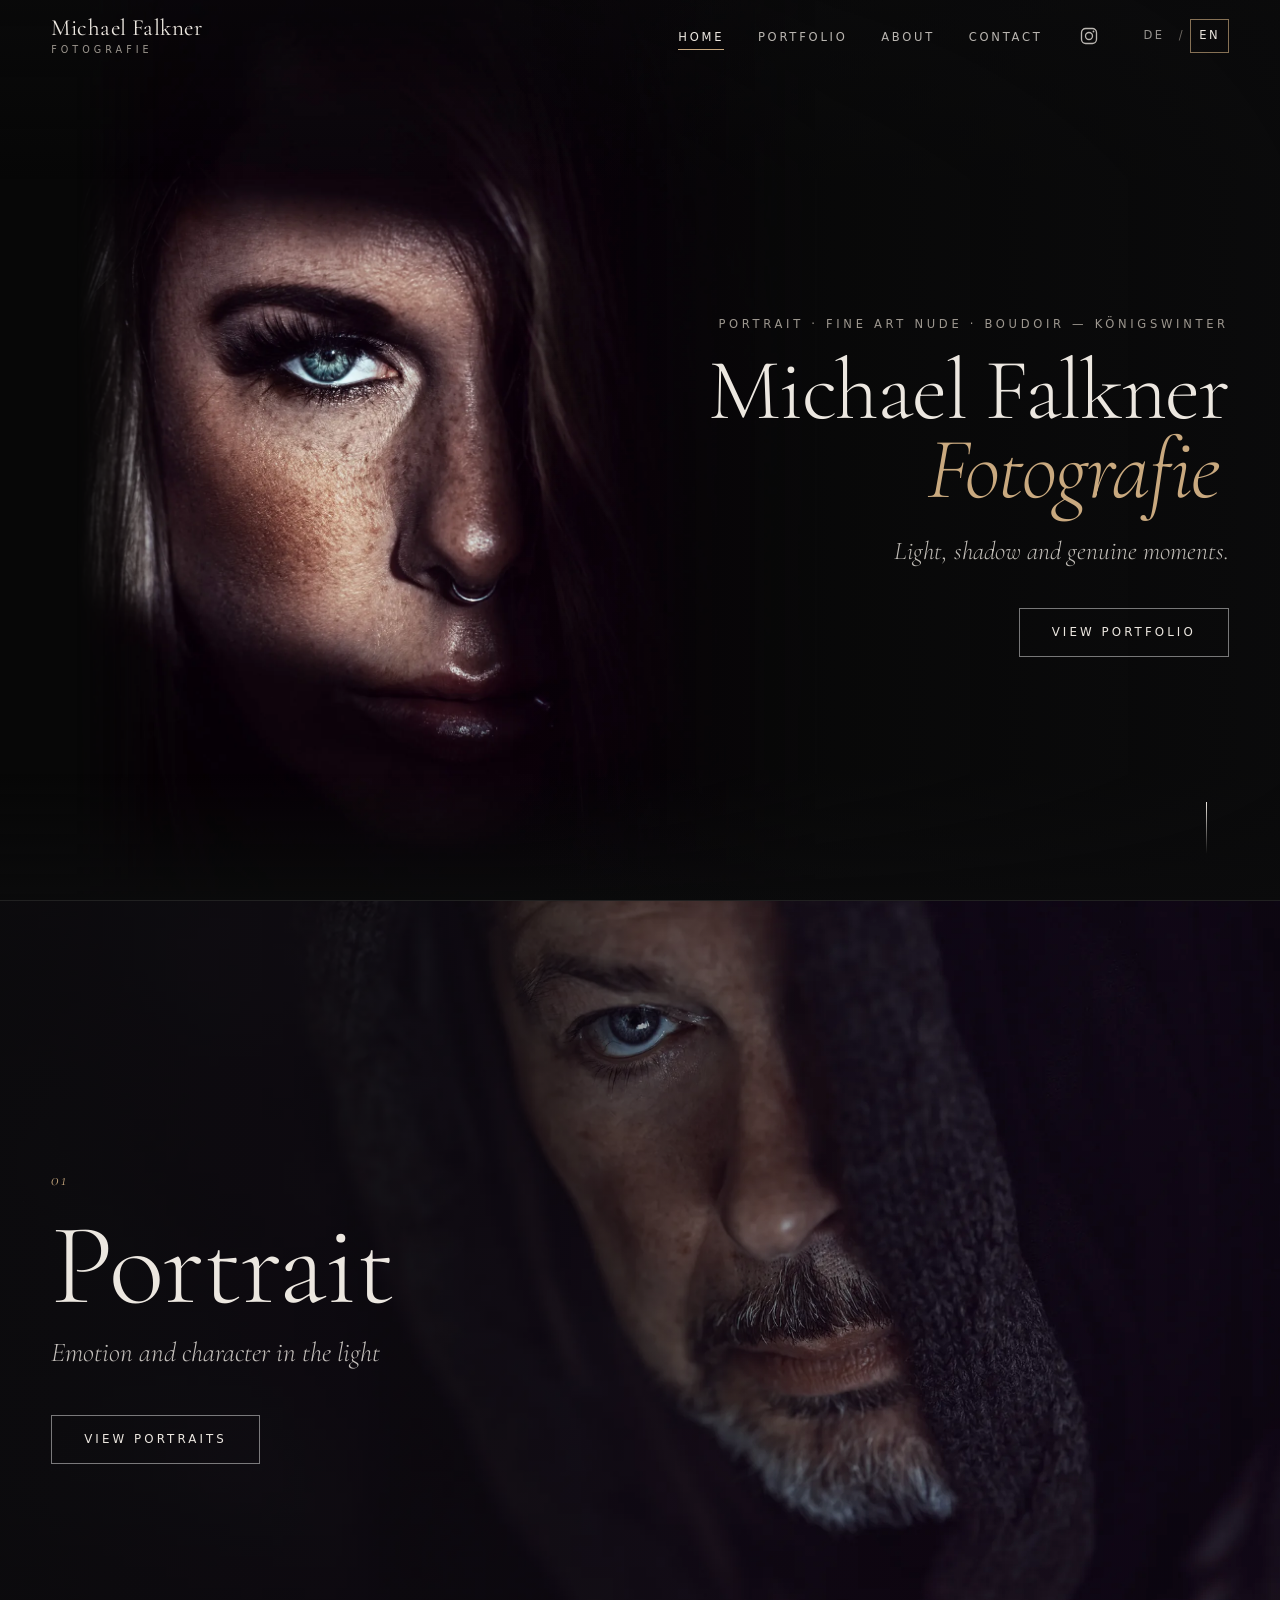
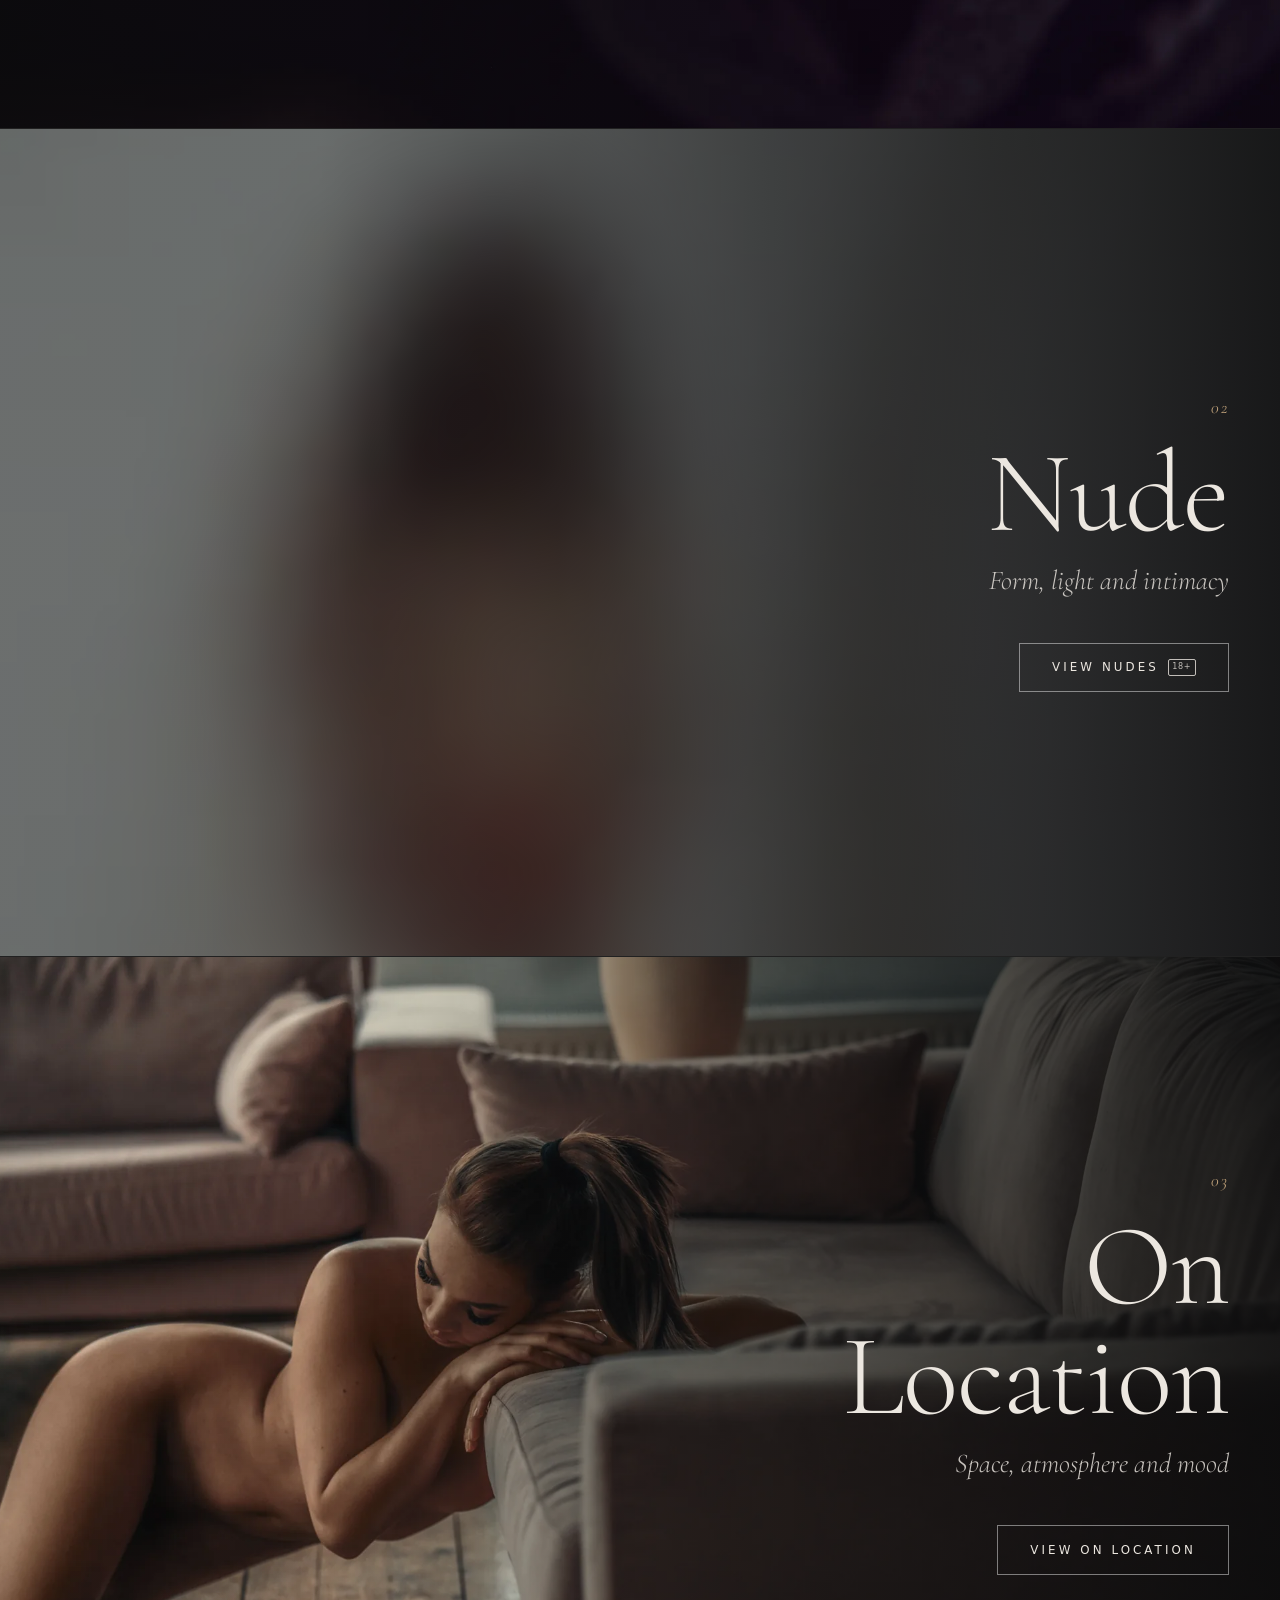
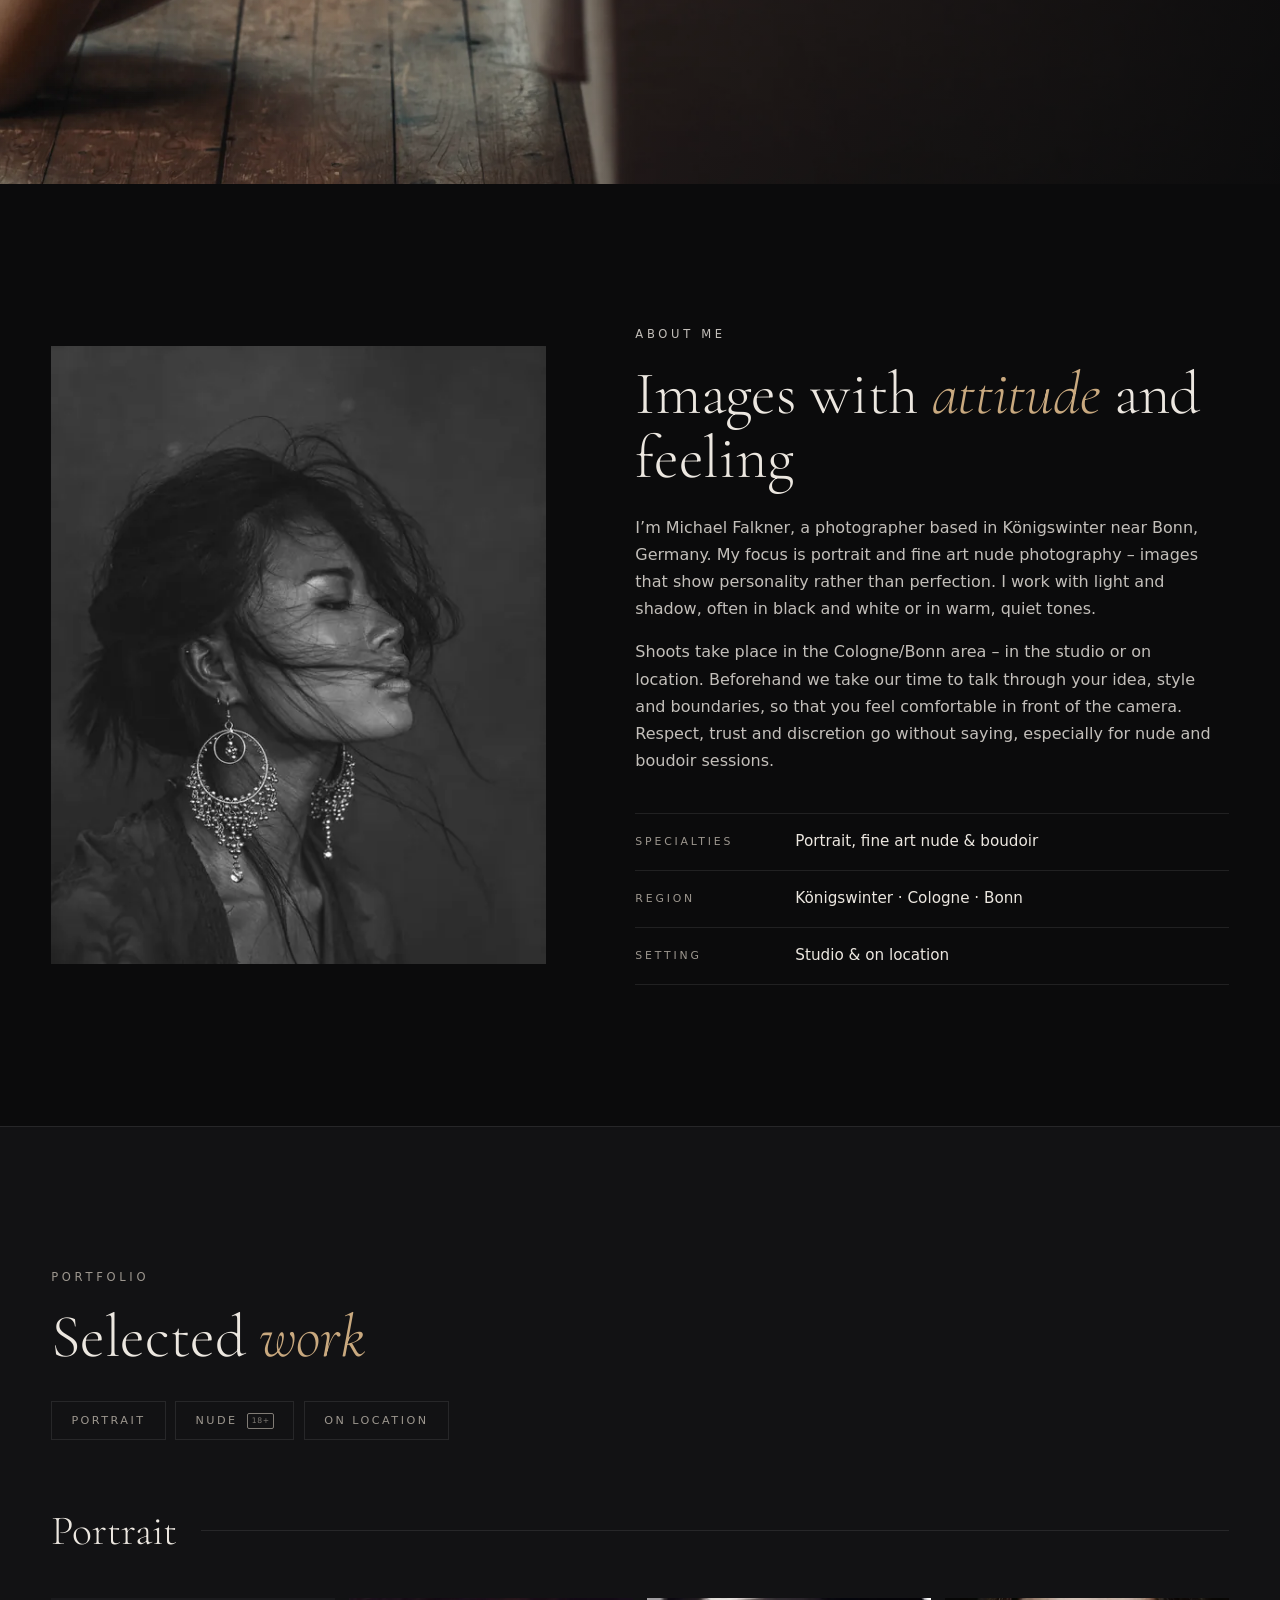
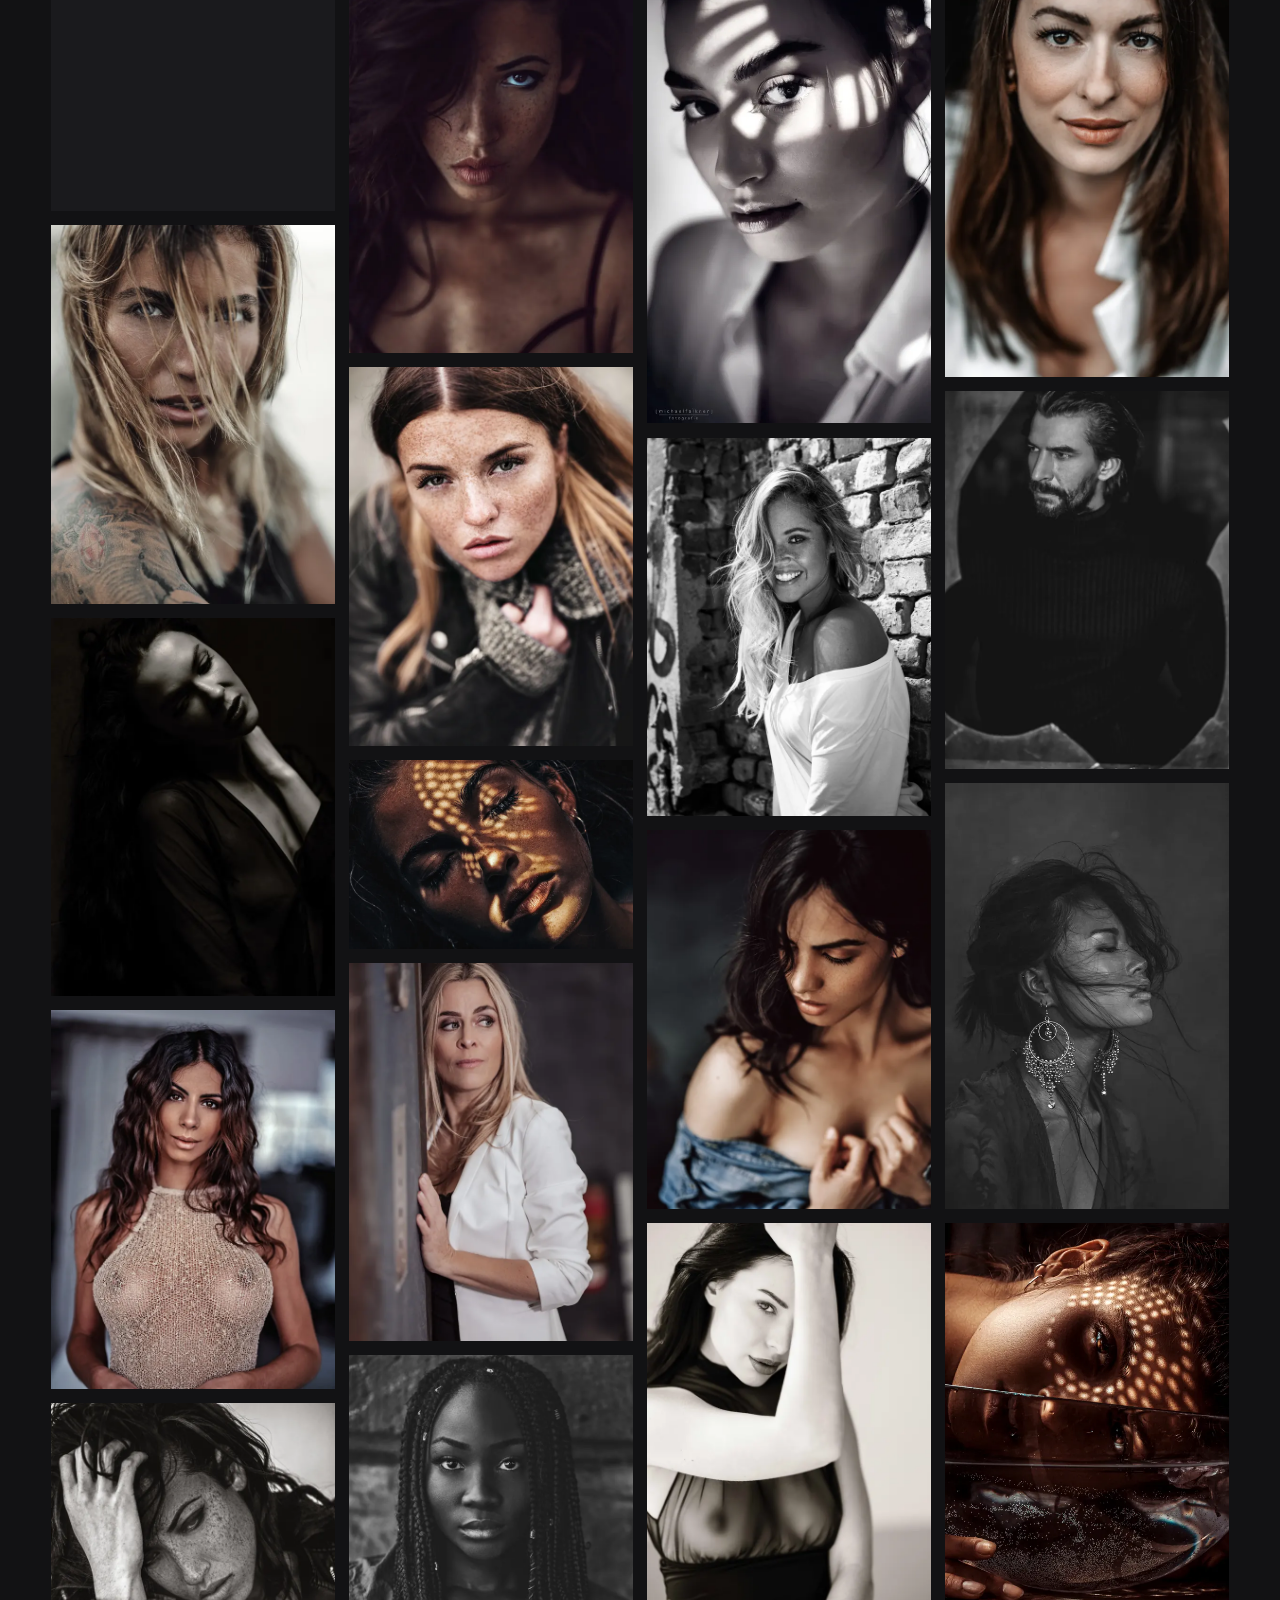
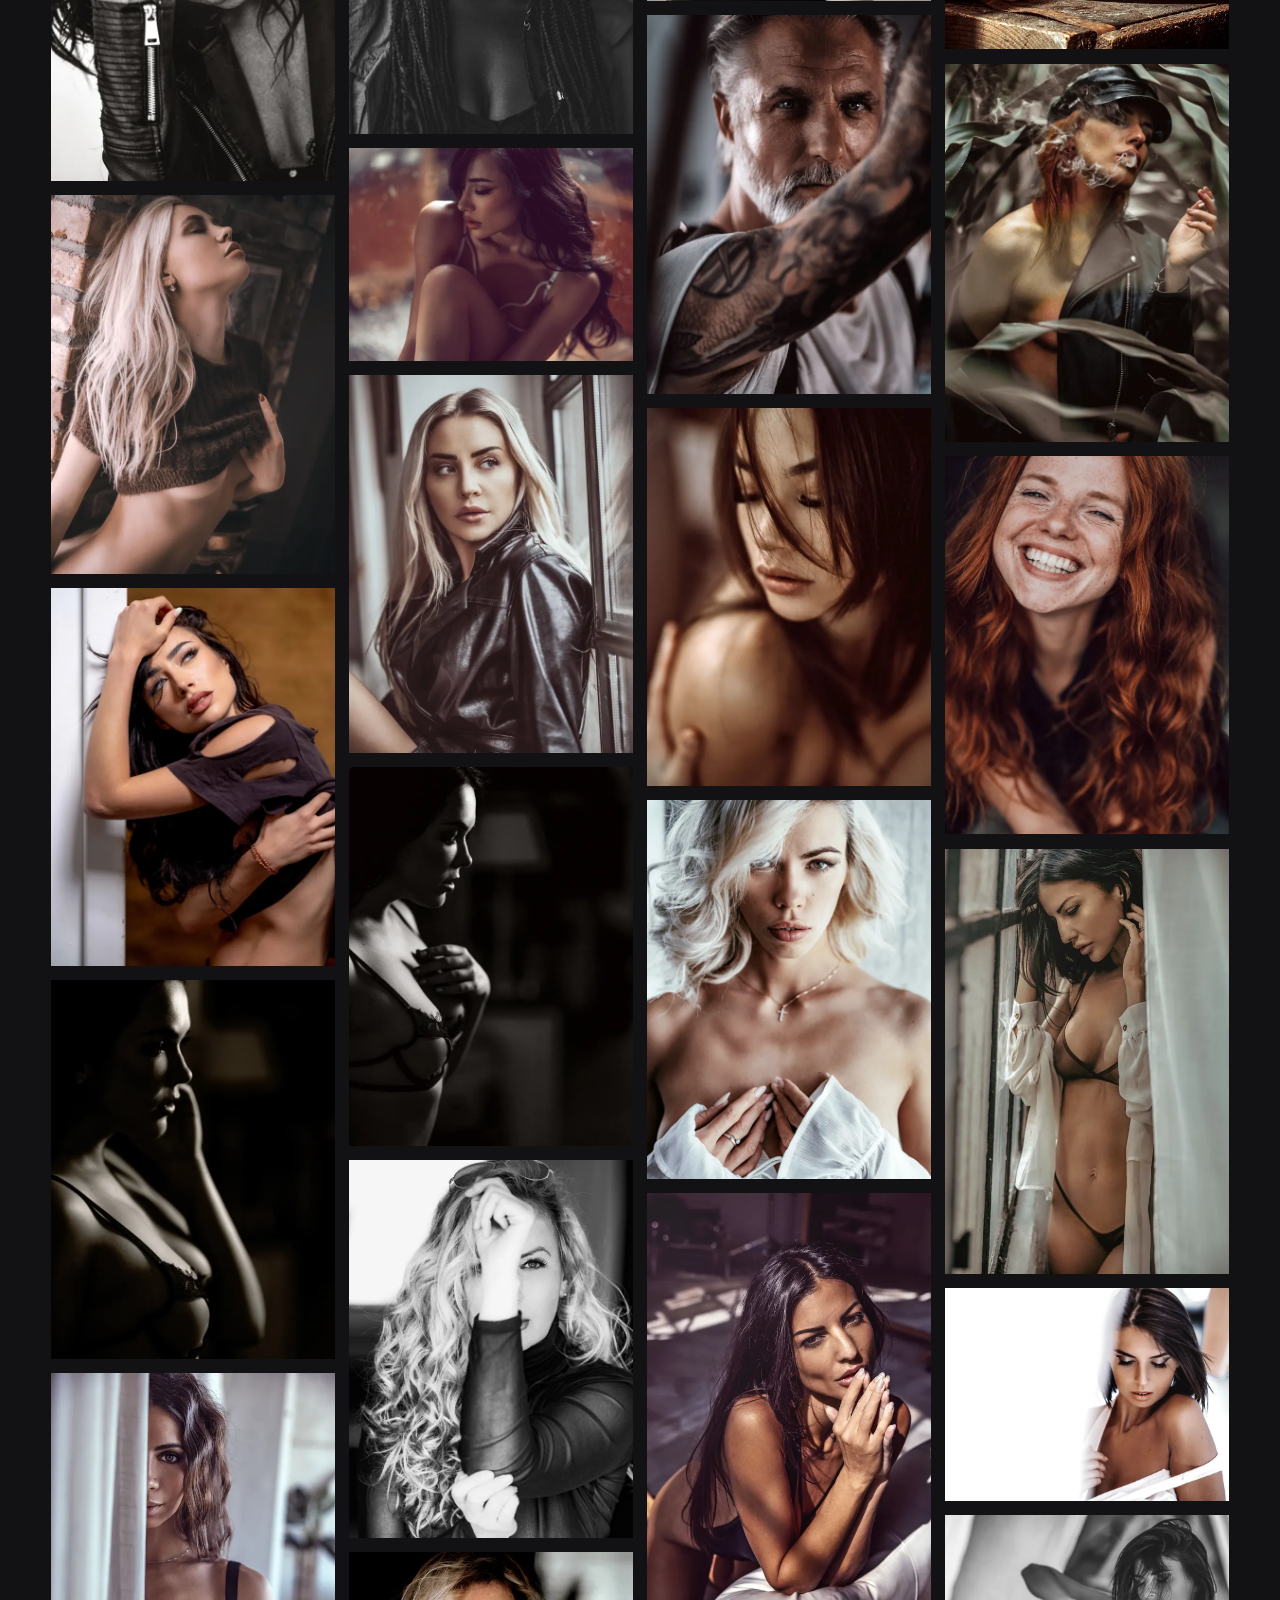
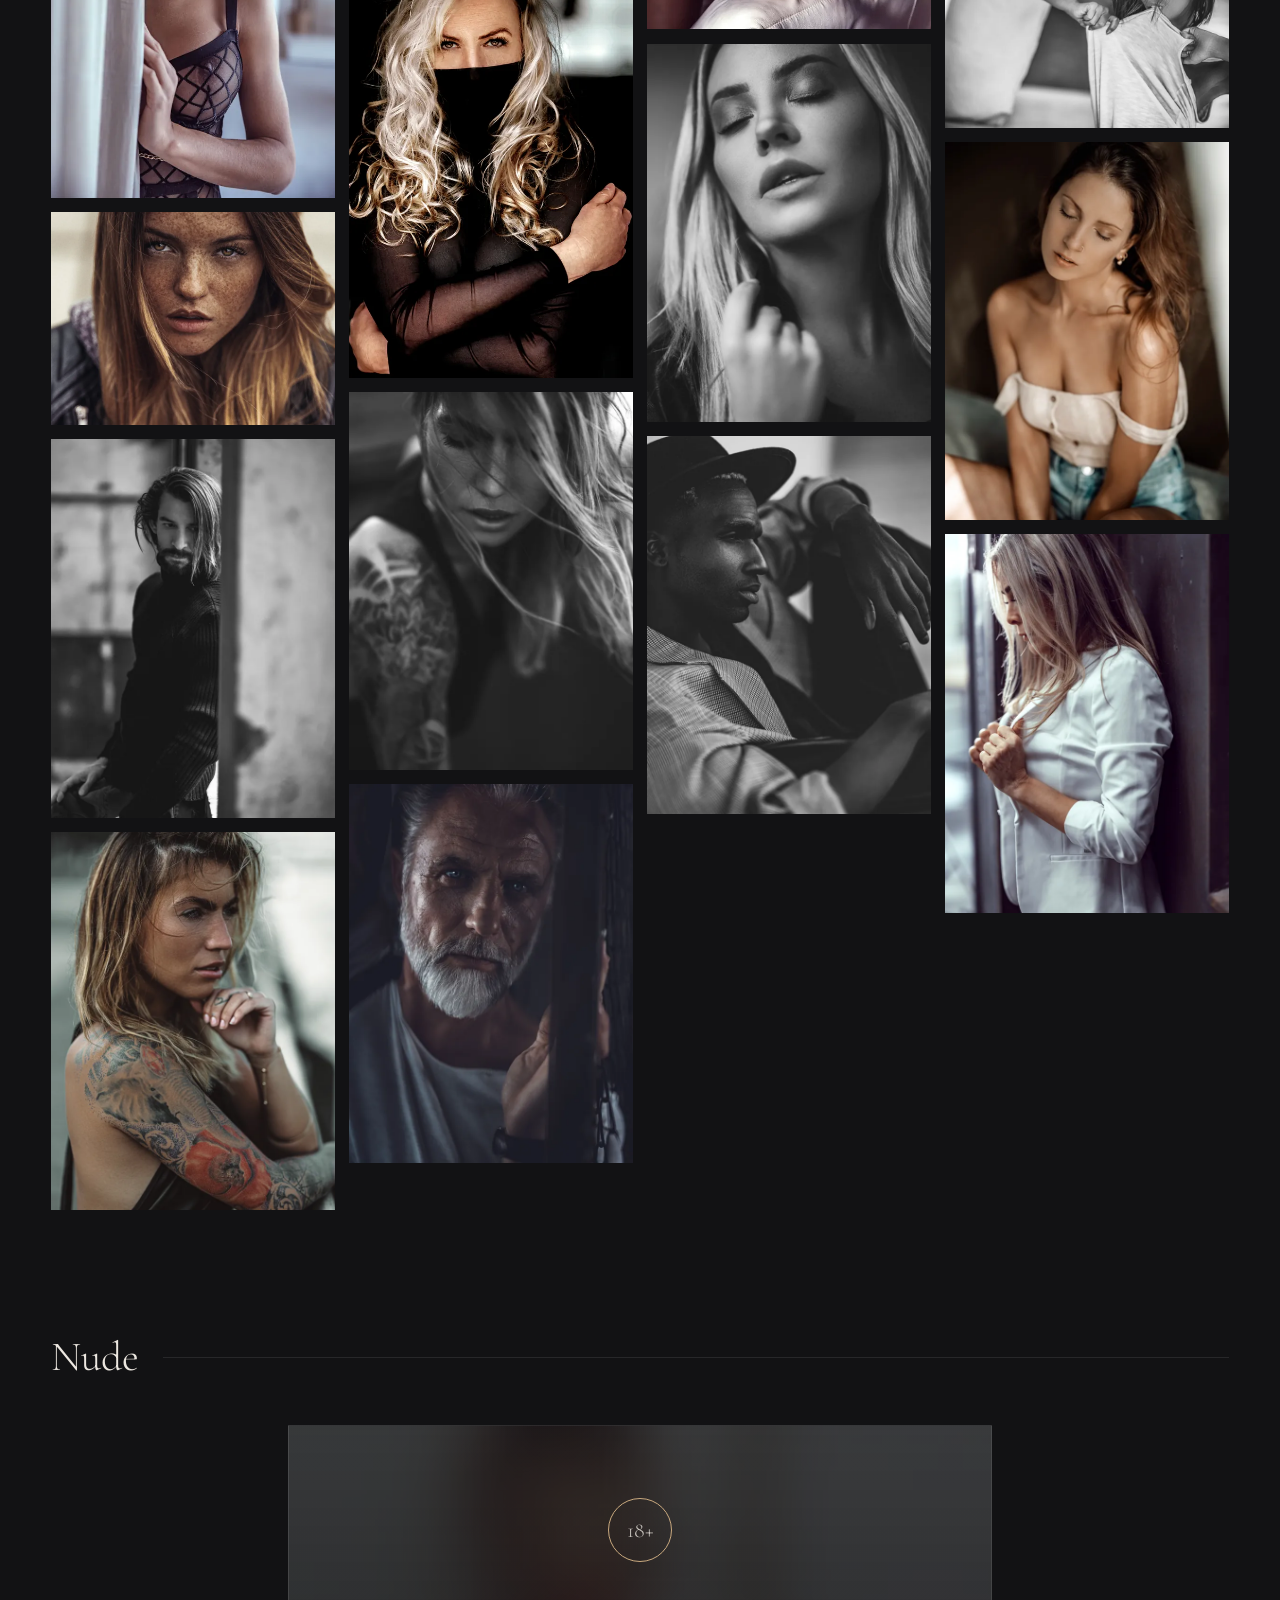
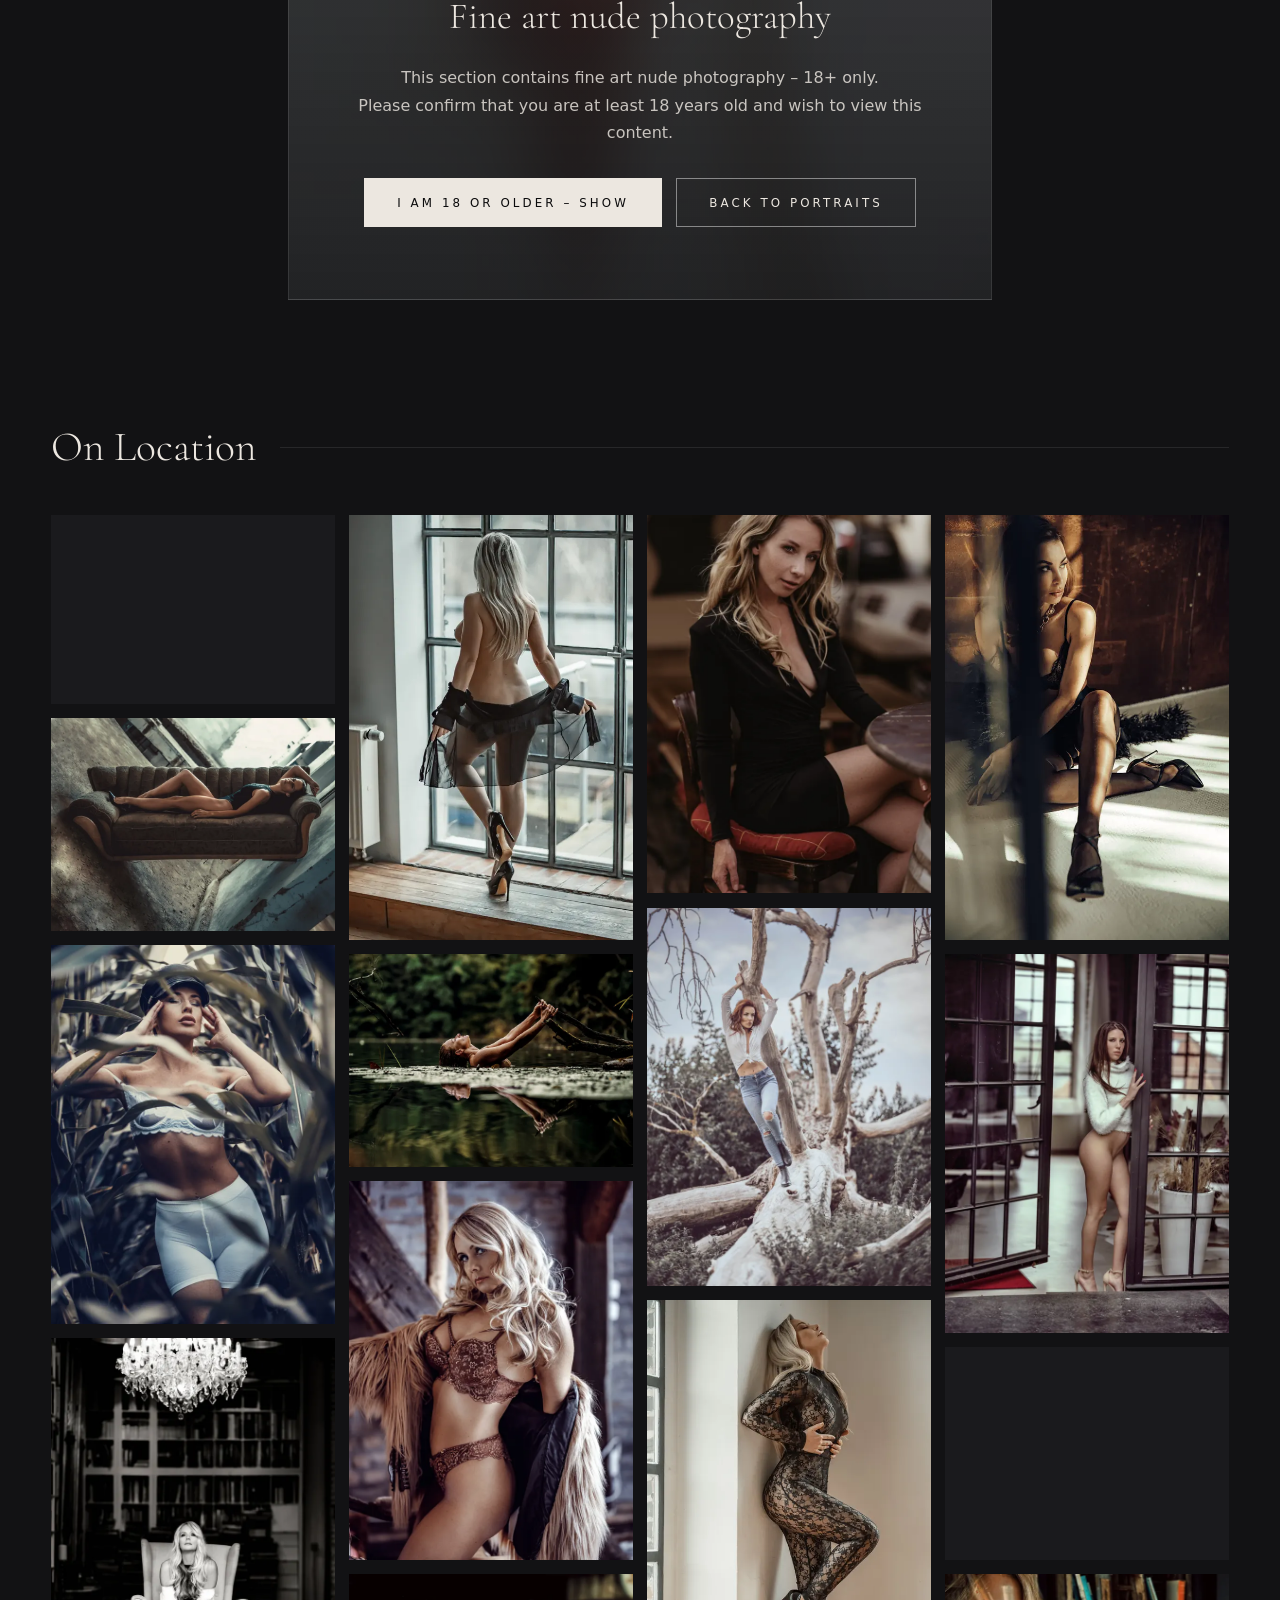
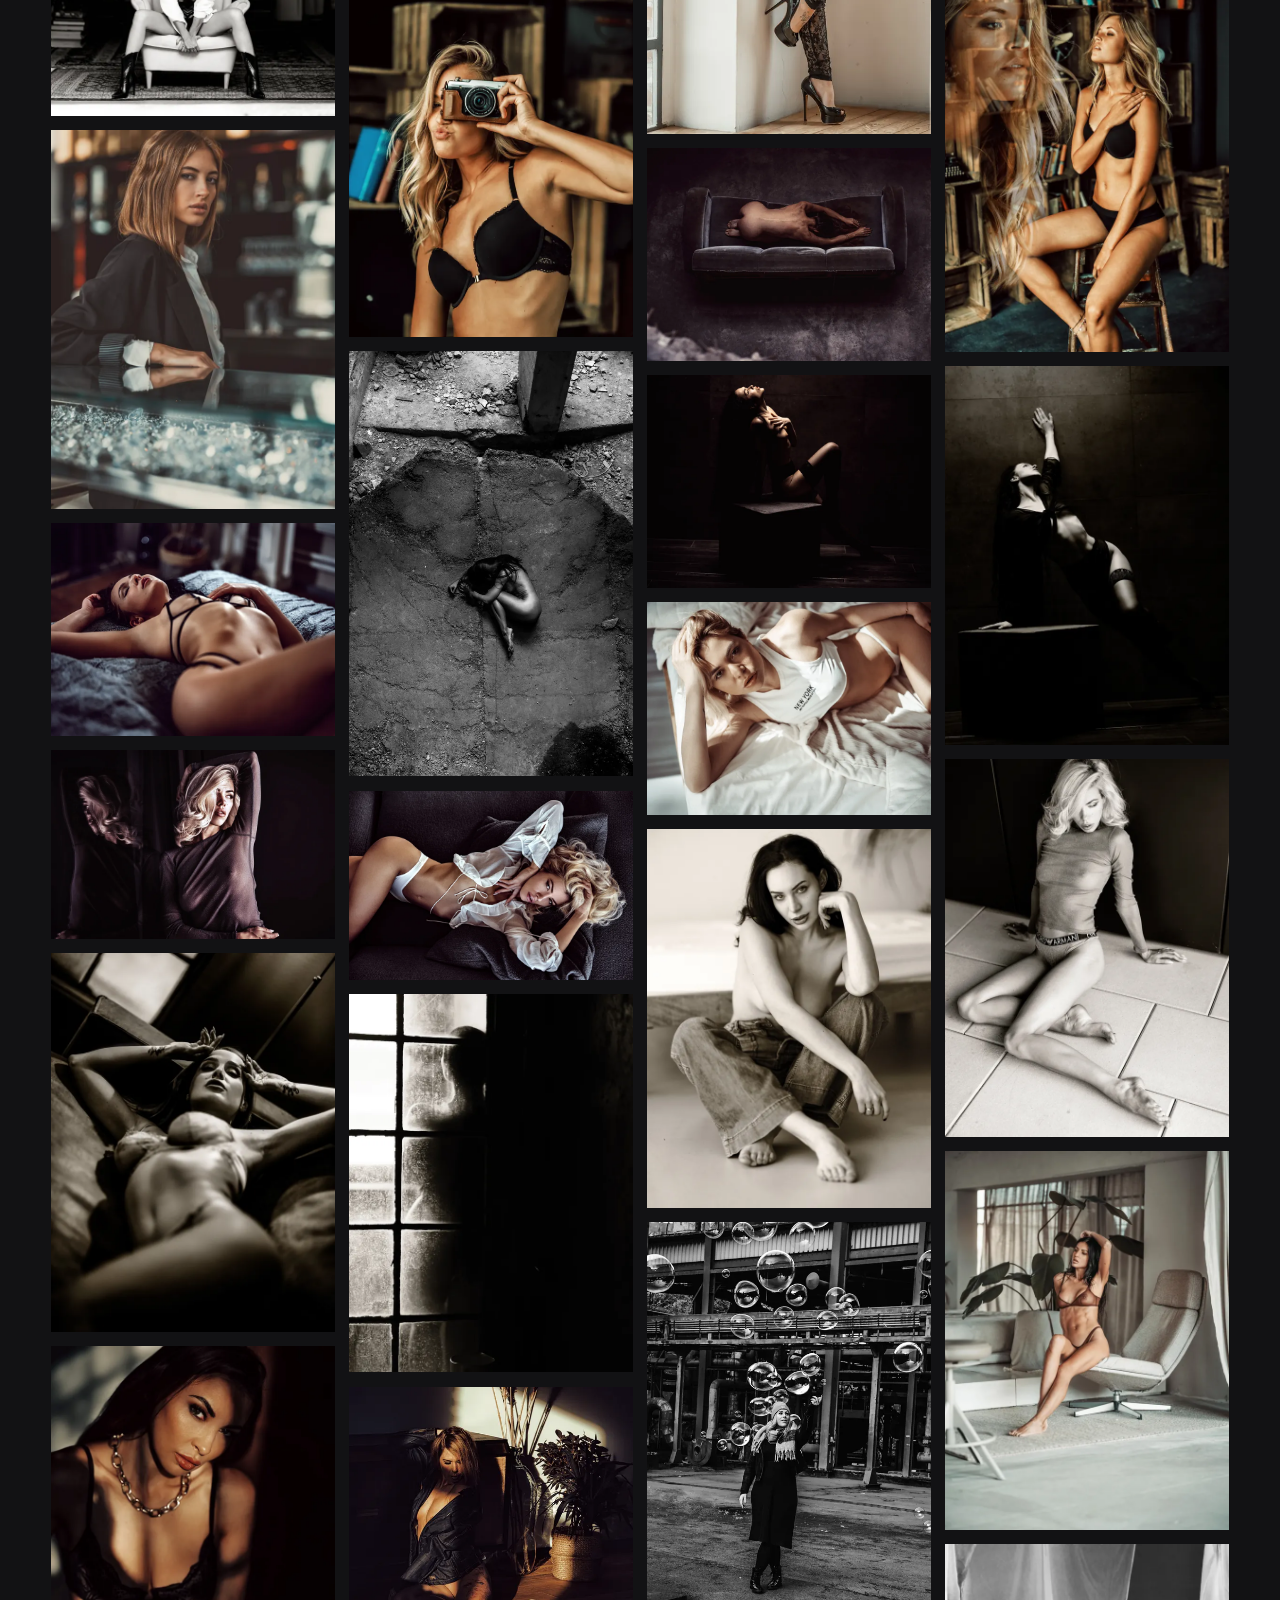
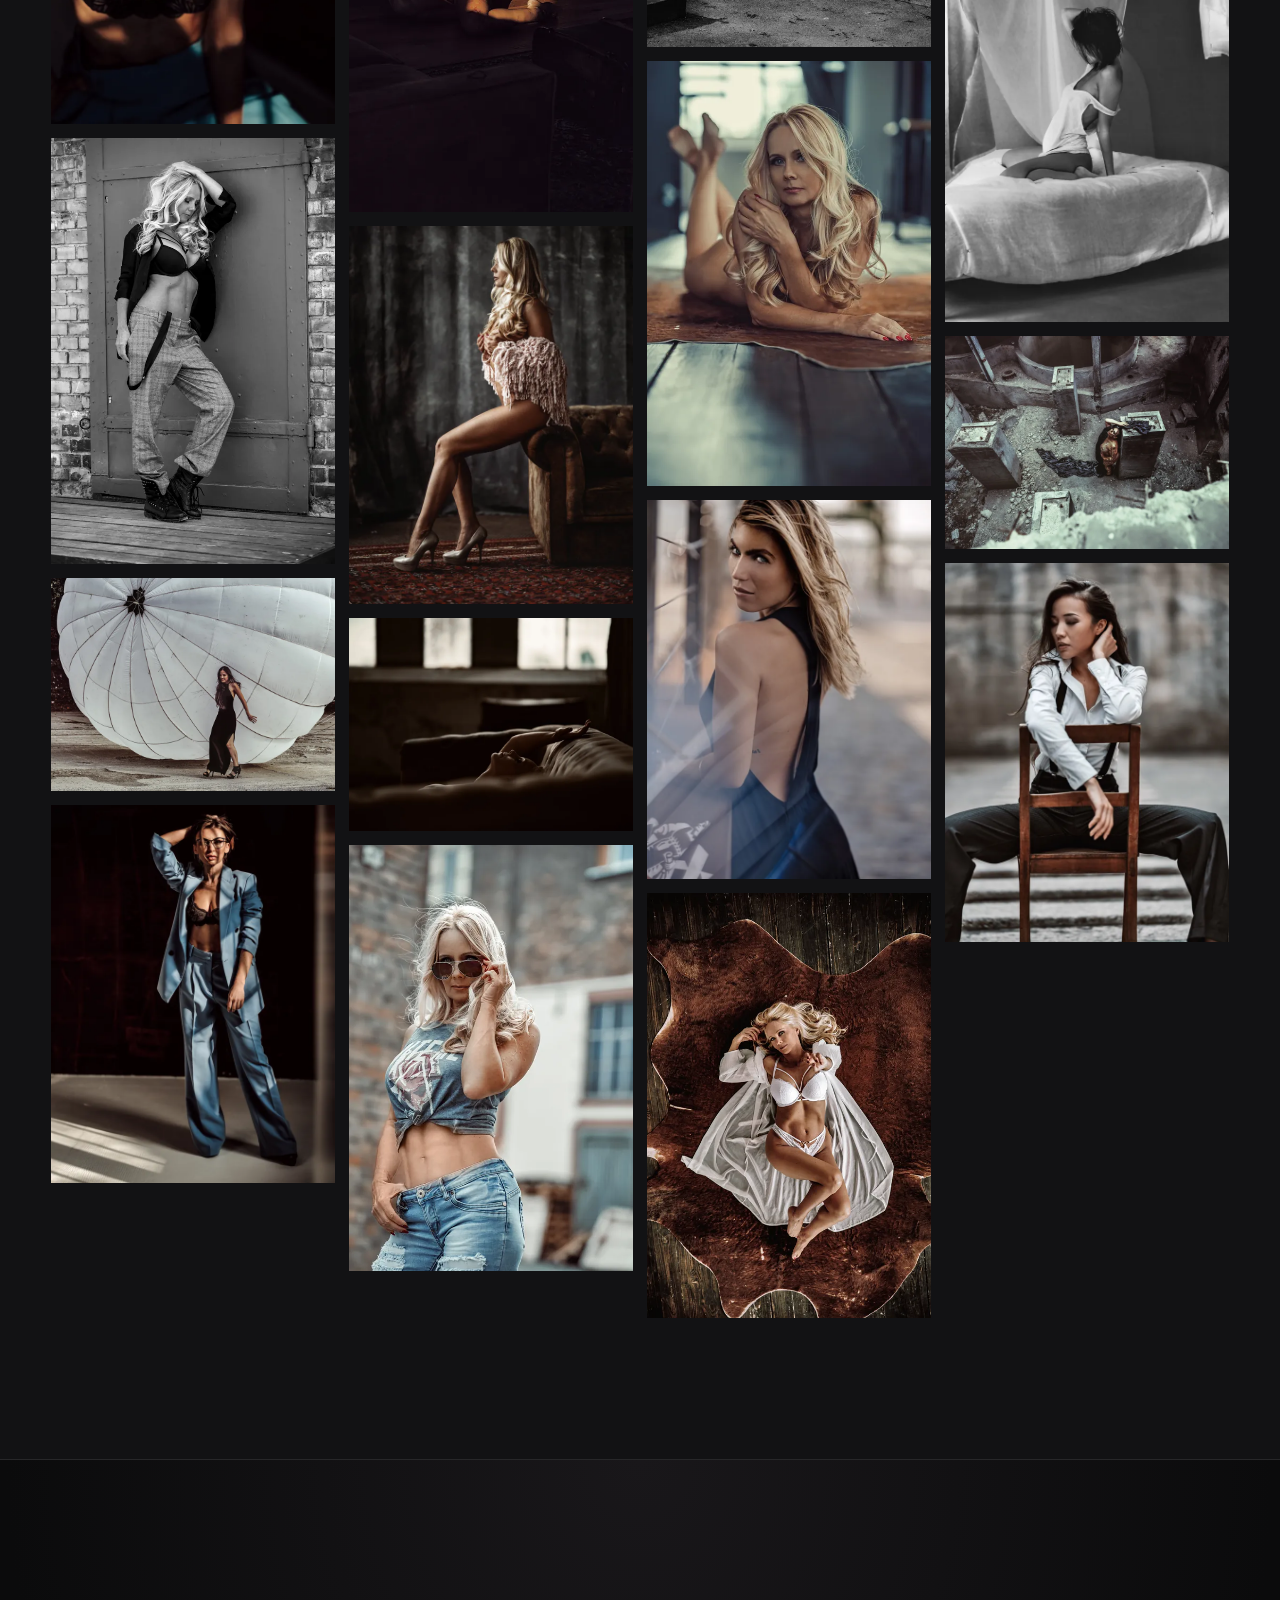
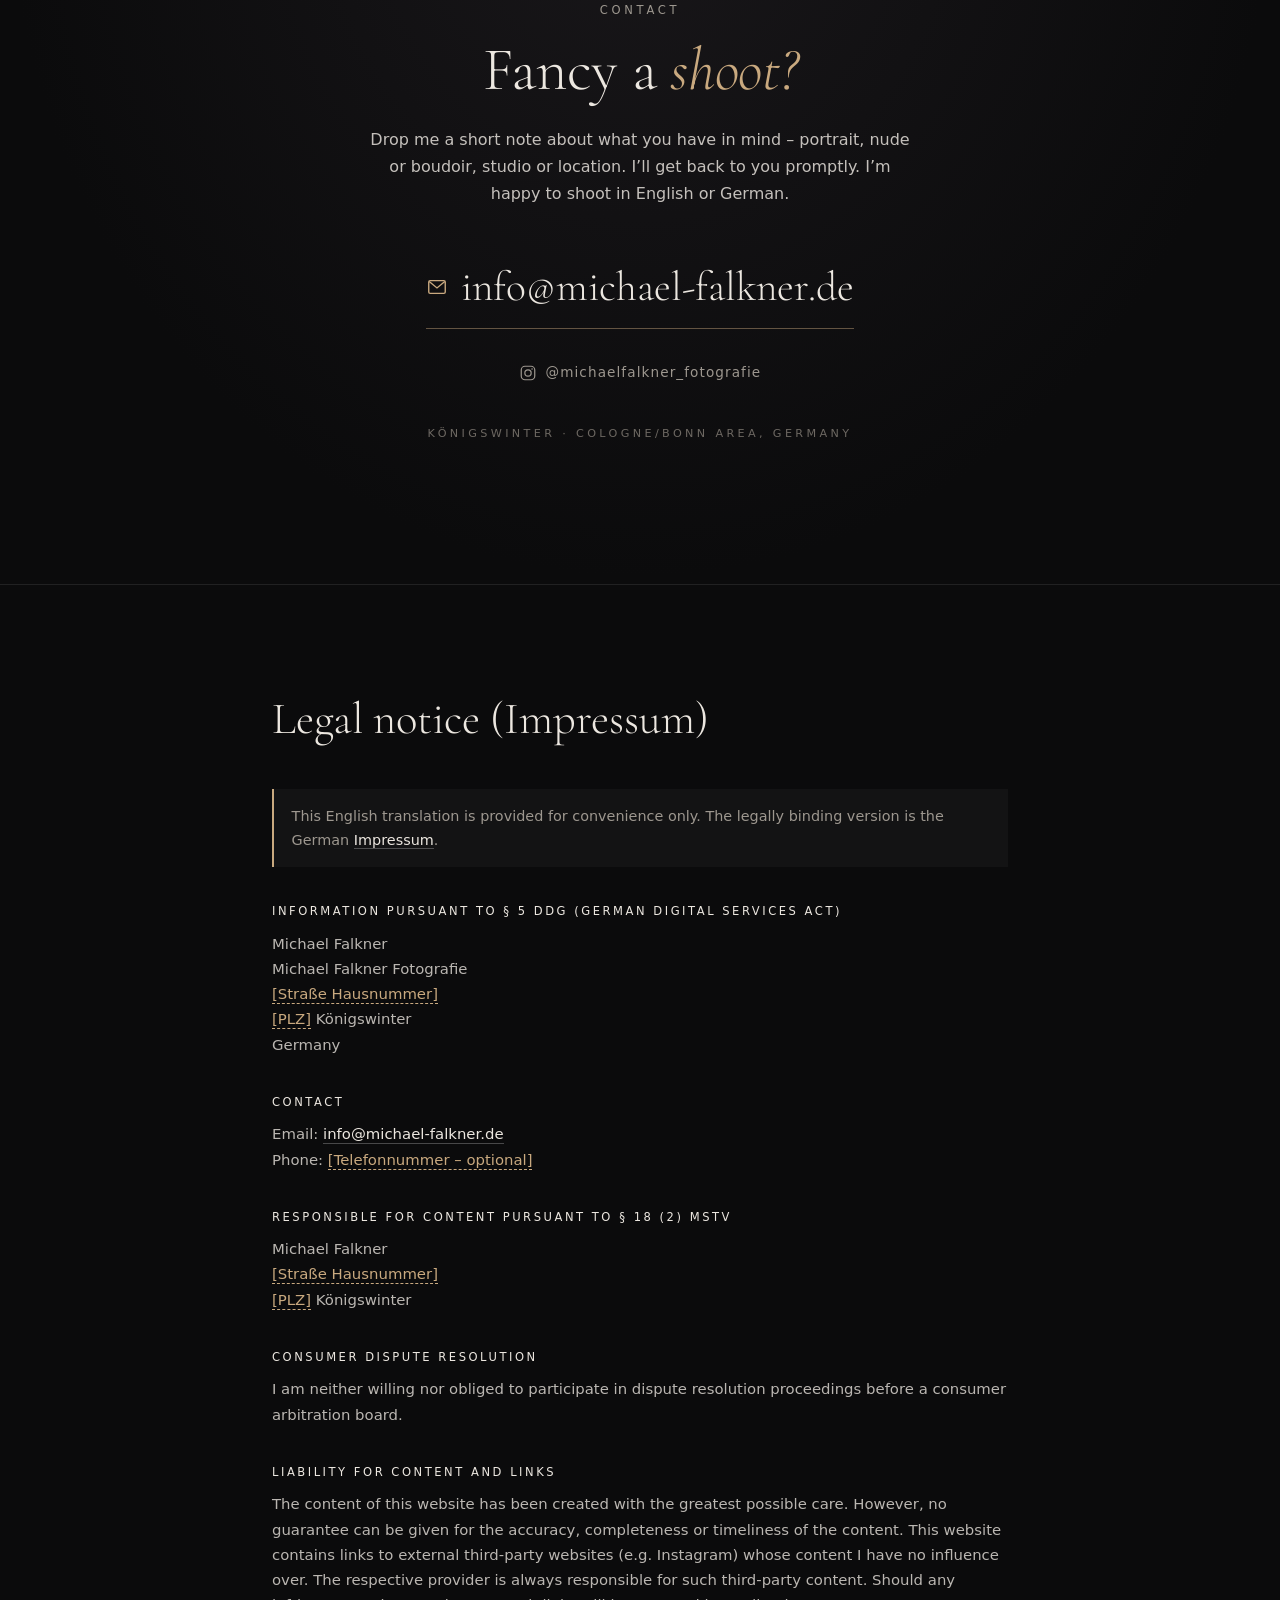
==== en/index.html @ 440e9e90 "Zweisprachig: englische Fassung unter /en/ mit DE/EN-Umschalter, hreflang und Sitemap" ====
<!DOCTYPE html>
<html lang="en" data-base="../">
<head>
  <meta charset="utf-8">
  <meta name="viewport" content="width=device-width, initial-scale=1, viewport-fit=cover">
  <title>Michael Falkner Fotografie – Portrait &amp; Fine Art Nude Photographer in Königswinter, Cologne/Bonn</title>
  <meta name="description" content="Michael Falkner – portrait, fine art nude and boudoir photographer based in Königswinter, Germany. Atmospheric images in black and white and warm tones, in the studio and on location around Cologne and Bonn.">
  <meta name="author" content="Michael Falkner">
  <meta name="theme-color" content="#0b0b0c">
  <meta name="color-scheme" content="dark">
  <link rel="canonical" href="https://michael-falkner.de/en/">
  <link rel="alternate" hreflang="de" href="https://michael-falkner.de/">
  <link rel="alternate" hreflang="en" href="https://michael-falkner.de/en/">
  <link rel="alternate" hreflang="x-default" href="https://michael-falkner.de/">

  <meta property="og:type" content="website">
  <meta property="og:locale" content="en_GB">
  <meta property="og:locale:alternate" content="de_DE">
  <meta property="og:site_name" content="Michael Falkner Fotografie">
  <meta property="og:title" content="Michael Falkner Fotografie – Portrait &amp; Fine Art Nude">
  <meta property="og:description" content="Portrait, fine art nude and boudoir photography from Königswinter. Studio &amp; on location around Cologne/Bonn.">
  <meta property="og:url" content="https://michael-falkner.de/en/">
  <meta property="og:image" content="https://michael-falkner.de/img/og-image.jpg">
  <meta property="og:image:width" content="900">
  <meta property="og:image:height" content="1200">
  <meta property="og:image:alt" content="Portrait of Mary van Dee – Michael Falkner Fotografie">
  <meta name="twitter:card" content="summary_large_image">

  <link rel="icon" href="../favicon.svg" type="image/svg+xml">
  <link rel="icon" href="../favicon-32.png" sizes="32x32" type="image/png">
  <link rel="apple-touch-icon" href="../apple-touch-icon.png">

  <link rel="preload" href="../fonts/cormorant-garamond-latin.woff2" as="font" type="font/woff2" crossorigin>
  <link rel="preload" as="image" href="../img/full/hero-mary-van-dee-01.webp" imagesrcset="../img/thumb/hero-mary-van-dee-01.webp 800w, ../img/full/hero-mary-van-dee-01.webp 1500w" imagesizes="100vw" fetchpriority="high">
  <link rel="stylesheet" href="../css/style.css?v=202611192130">
  <script>document.documentElement.classList.add('js');</script>

  <script type="application/ld+json">
  {
    "@context": "https://schema.org",
    "@type": "ProfessionalService",
    "name": "Michael Falkner Fotografie",
    "description": "Portrait, fine art nude and boudoir photography in the Cologne/Bonn area",
    "knowsLanguage": ["de", "en"],
    "url": "https://michael-falkner.de/en/",
    "image": "https://michael-falkner.de/img/og-image.jpg",
    "email": "info@michael-falkner.de",
    "address": { "@type": "PostalAddress", "addressLocality": "Königswinter", "addressRegion": "NRW", "addressCountry": "DE" },
    "areaServed": ["Königswinter", "Bonn", "Köln"],
    "sameAs": ["https://www.instagram.com/michaelfalkner_fotografie/"]
  }
  </script>
</head>
<body>
  <a class="skip-link" href="#main">Skip to content</a>

  <!-- ============ NAVIGATION ============ -->
  <header class="site-header" id="top">
    <nav class="nav" aria-label="Main navigation">
      <a class="brand" href="#home" aria-label="Michael Falkner Fotografie – back to top">
        <span class="brand-name">Michael Falkner</span>
        <span class="brand-sub">Fotografie</span>
      </a>

      <button class="menu-toggle" type="button" aria-expanded="false" aria-controls="nav-menu" aria-label="Open menu">
        <span class="menu-toggle-bar"></span>
        <span class="menu-toggle-bar"></span>
      </button>

      <div class="nav-menu" id="nav-menu">
        <ul class="nav-links">
          <li><a href="#home">Home</a></li>
          <li><a href="#portfolio">Portfolio</a></li>
          <li><a href="#about">About</a></li>
          <li><a href="#contact">Contact</a></li>
          <li class="nav-legal"><a href="#legal-notice">Legal notice</a></li>
          <li class="nav-legal"><a href="#privacy">Privacy</a></li>
        </ul>
        <a class="nav-insta" href="https://www.instagram.com/michaelfalkner_fotografie/" target="_blank" rel="noopener" aria-label="Instagram: @michaelfalkner_fotografie">
          <svg aria-hidden="true" viewBox="0 0 24 24" width="20" height="20"><use href="#i-instagram"/></svg>
          <span class="nav-insta-label">@michaelfalkner_fotografie</span>
        </a>
      </div>

      <div class="lang-switch" role="group" aria-label="Sprache wählen / Choose language">
        <a href="../" hreflang="de" lang="de" title="Deutsche Version">DE</a>
        <span class="lang-sep" aria-hidden="true">/</span>
        <a href="./" hreflang="en" lang="en" aria-current="page" title="English">EN</a>
      </div>
    </nav>
  </header>

  <main id="main">
    <!-- ============ HERO ============ -->
    <section class="hero" id="home" aria-label="Welcome">
      <img class="hero-img"
           src="../img/full/hero-mary-van-dee-01.webp"
           srcset="../img/thumb/hero-mary-van-dee-01.webp 800w, ../img/full/hero-mary-van-dee-01.webp 1500w"
           sizes="100vw" width="1500" height="2000"
           alt="Portrait of Mary van Dee – Michael Falkner Fotografie"
           fetchpriority="high" decoding="async">
      <div class="hero-shade" aria-hidden="true"></div>
      <div class="hero-content">
        <p class="eyebrow">Portrait · Fine Art Nude · Boudoir — Königswinter</p>
        <h1 class="hero-title">
          <span>Michael Falkner</span>
          <em>Fotografie</em>
        </h1>
        <p class="hero-lead">Light, shadow and genuine moments.</p>
        <a class="btn btn-ghost" href="#portfolio">View portfolio</a>
      </div>
      <a class="scroll-cue" href="#kategorien" aria-label="Scroll down">
        <span></span>
      </a>
    </section>

    <!-- ============ CATEGORY TEASERS ============ -->
    <div id="kategorien">
      <section class="teaser" data-category="portrait" aria-labelledby="t-portrait">
        <figure class="teaser-media"><img class="teaser-img" alt="" loading="lazy" decoding="async"></figure>
        <div class="teaser-content reveal">
          <span class="teaser-num">01</span>
          <h2 id="t-portrait" class="teaser-title">Portrait</h2>
          <p class="teaser-sub">Emotion and character in the light</p>
          <a class="btn btn-ghost" href="#portfolio-portrait">View portraits</a>
        </div>
      </section>

      <section class="teaser teaser--right is-gated" data-category="nude" aria-labelledby="t-nude">
        <figure class="teaser-media">
          <img class="teaser-img" src="../img/thumb/nude-teaser-blur.webp" width="450" height="600" alt="" loading="lazy" decoding="async">
        </figure>
        <div class="teaser-content reveal">
          <span class="teaser-num">02</span>
          <h2 id="t-nude" class="teaser-title">Nude</h2>
          <p class="teaser-sub">Form, light and intimacy</p>
          <a class="btn btn-ghost" href="#portfolio-nude">View nudes <span class="badge">18+</span></a>
        </div>
      </section>

      <section class="teaser" data-category="travel" aria-labelledby="t-travel" hidden>
        <figure class="teaser-media"><img class="teaser-img" alt="" loading="lazy" decoding="async"></figure>
        <div class="teaser-content reveal">
          <span class="teaser-num">03</span>
          <h2 id="t-travel" class="teaser-title">Travel</h2>
          <p class="teaser-sub">Discoveries and moments on the road</p>
          <a class="btn btn-ghost" href="#portfolio-travel">View travel</a>
        </div>
      </section>

      <section class="teaser teaser--right" data-category="location" aria-labelledby="t-location" hidden>
        <figure class="teaser-media"><img class="teaser-img" alt="" loading="lazy" decoding="async"></figure>
        <div class="teaser-content reveal">
          <span class="teaser-num">04</span>
          <h2 id="t-location" class="teaser-title">On Location</h2>
          <p class="teaser-sub">Space, atmosphere and mood</p>
          <a class="btn btn-ghost" href="#portfolio-location">View on location</a>
        </div>
      </section>
    </div>

    <section class="about section" id="about" aria-labelledby="h-about">
      <div class="about-grid">
        <figure class="about-media reveal">
          <img src="../img/thumb/portrait-soso-01.webp" srcset="../img/thumb/portrait-soso-01.webp 533w, ../img/full/portrait-soso-01.webp 1333w" sizes="(max-width: 860px) 90vw, 40vw" width="1333" height="2000" alt="Portrait of Soso – Michael Falkner Fotografie" loading="lazy" decoding="async">
        </figure>
        <div class="about-text reveal">
          <p class="eyebrow">About me</p>
          <h2 id="h-about" class="section-title">Images with <em>attitude</em> and feeling</h2>
          <p>I’m Michael Falkner, a photographer based in Königswinter near Bonn, Germany. My focus is portrait and fine art nude photography – images that show personality rather than perfection. I work with light and shadow, often in black and white or in warm, quiet tones.</p>
          <p>Shoots take place in the Cologne/Bonn area – in the studio or on location. Beforehand we take our time to talk through your idea, style and boundaries, so that you feel comfortable in front of the camera. Respect, trust and discretion go without saying, especially for nude and boudoir sessions.</p>
          <ul class="facts">
            <li><span>Specialties</span>Portrait, fine art nude &amp; boudoir</li>
            <li><span>Region</span>Königswinter · Cologne · Bonn</li>
            <li><span>Setting</span>Studio &amp; on location</li>
          </ul>
        </div>
      </div>
    </section>

    <!-- ============ PORTFOLIO ============ -->
    <section class="portfolio section" id="portfolio" aria-labelledby="h-portfolio">
      <header class="section-head reveal">
        <p class="eyebrow">Portfolio</p>
        <h2 id="h-portfolio" class="section-title">Selected <em>work</em></h2>
        <nav class="cat-nav" aria-label="Portfolio categories">
          <a href="#portfolio-portrait" data-category="portrait">Portrait</a>
          <a href="#portfolio-nude" data-category="nude">Nude <span class="badge">18+</span></a>
          <a href="#portfolio-travel" data-category="travel" hidden>Travel</a>
          <a href="#portfolio-location" data-category="location" hidden>On Location</a>
        </nav>
      </header>

      <noscript><p class="noscript">The gallery requires JavaScript.</p></noscript>

      <section class="gallery-block" id="portfolio-portrait" data-category="portrait" aria-labelledby="g-portrait">
        <h3 id="g-portrait" class="gallery-title">Portrait</h3>
        <div class="gallery" data-gallery="portrait"></div>
      </section>

      <section class="gallery-block" id="portfolio-nude" data-category="nude" aria-labelledby="g-nude">
        <h3 id="g-nude" class="gallery-title">Nude</h3>
        <div class="age-gate" role="region" aria-labelledby="gate-title">
          <p class="age-gate-badge">18+</p>
          <h4 id="gate-title" class="age-gate-title">Fine art nude photography</h4>
          <p>This section contains fine art nude photography – 18+ only.<br>Please confirm that you are at least 18 years old and wish to view this content.</p>
          <div class="age-gate-actions">
            <button class="btn btn-solid" type="button" data-gate-accept>I am 18 or older – show</button>
            <a class="btn btn-ghost" href="#portfolio-portrait">Back to portraits</a>
          </div>
        </div>
        <div class="gallery" data-gallery="nude" hidden></div>
      </section>

      <section class="gallery-block" id="portfolio-travel" data-category="travel" aria-labelledby="g-travel" hidden>
        <h3 id="g-travel" class="gallery-title">Travel</h3>
        <div class="gallery" data-gallery="travel"></div>
      </section>

      <section class="gallery-block" id="portfolio-location" data-category="location" aria-labelledby="g-location" hidden>
        <h3 id="g-location" class="gallery-title">On Location</h3>
        <div class="gallery" data-gallery="location"></div>
      </section>
    </section>

    <!-- ============ CONTACT ============ -->
    <section class="contact section" id="contact" aria-labelledby="h-contact">
      <div class="contact-inner reveal">
        <p class="eyebrow">Contact</p>
        <h2 id="h-contact" class="section-title">Fancy a <em>shoot?</em></h2>
        <p class="contact-lead">Drop me a short note about what you have in mind – portrait, nude or boudoir, studio or location. I’ll get back to you promptly. I’m happy to shoot in English or German.</p>
        <a class="contact-mail" href="mailto:info@michael-falkner.de?subject=Shoot%20enquiry">
          <svg aria-hidden="true" viewBox="0 0 24 24" width="22" height="22"><use href="#i-mail"/></svg>
          info@michael-falkner.de
        </a>
        <a class="contact-insta" href="https://www.instagram.com/michaelfalkner_fotografie/" target="_blank" rel="noopener">
          <svg aria-hidden="true" viewBox="0 0 24 24" width="18" height="18"><use href="#i-instagram"/></svg>
          @michaelfalkner_fotografie
        </a>
        <p class="contact-region">Königswinter · Cologne/Bonn area, Germany</p>
      </div>
    </section>

    <!-- ============ LEGAL NOTICE ============ -->
    <section class="legal section" id="legal-notice" aria-labelledby="h-legal-notice">
      <div class="legal-inner">
        <h2 id="h-legal-notice" class="legal-title">Legal notice <span lang="de">(Impressum)</span></h2>
        <p class="legal-note">This English translation is provided for convenience only. The legally binding version is the German <a href="../#impressum" hreflang="de" lang="de">Impressum</a>.</p>

        <h3>Information pursuant to § 5 DDG (German Digital Services Act)</h3>
        <p>
          Michael Falkner<br>
          Michael Falkner Fotografie<br>
          <span class="ph">[Straße Hausnummer]</span><br>
          <span class="ph">[PLZ]</span> Königswinter<br>
          Germany
        </p>

        <h3>Contact</h3>
        <p>
          Email: <a href="mailto:info@michael-falkner.de">info@michael-falkner.de</a><br>
          Phone: <span class="ph">[Telefonnummer – optional]</span>
        </p>

        <h3>Responsible for content pursuant to § 18 (2) MStV</h3>
        <p>
          Michael Falkner<br>
          <span class="ph">[Straße Hausnummer]</span><br>
          <span class="ph">[PLZ]</span> Königswinter
        </p>

        <h3>Consumer dispute resolution</h3>
        <p>I am neither willing nor obliged to participate in dispute resolution proceedings before a consumer arbitration board.</p>

        <h3>Liability for content and links</h3>
        <p>The content of this website has been created with the greatest possible care. However, no guarantee can be given for the accuracy, completeness or timeliness of the content. This website contains links to external third-party websites (e.g. Instagram) whose content I have no influence over. The respective provider is always responsible for such third-party content. Should any infringements become known, such links will be removed immediately.</p>

        <h3>Copyright</h3>
        <p>All photographs on this website are protected by copyright and © Michael Falkner. Any reproduction, editing or use beyond the limits of copyright law requires prior written consent. The personal rights of the people depicted remain unaffected.</p>
      </div>
    </section>

    <!-- ============ PRIVACY ============ -->
    <section class="legal section" id="privacy" aria-labelledby="h-privacy">
      <div class="legal-inner">
        <h2 id="h-privacy" class="legal-title">Privacy policy</h2>
        <p class="legal-note">This English translation is provided for convenience only. The legally binding version is the German <a href="../#datenschutz" hreflang="de" lang="de">Datenschutzerklärung</a>.</p>

        <h3>1. Controller</h3>
        <p>
          Michael Falkner<br>
          <span class="ph">[Straße Hausnummer]</span>, <span class="ph">[PLZ]</span> Königswinter, Germany<br>
          Email: <a href="mailto:info@michael-falkner.de">info@michael-falkner.de</a>
        </p>

        <h3>2. The key points in brief</h3>
        <p>This website is a purely static site. <strong>No cookies</strong> are set, there is <strong>no tracking</strong>, no analytics tools, no advertising and no embedded third-party content. Fonts, icons and images are loaded directly from this web space – no external fonts or CDNs are used.</p>

        <h3>3. Hosting via GitHub Pages</h3>
        <p>This website is hosted via GitHub Pages. The provider is GitHub, Inc., 88 Colin P. Kelly Jr. Street, San Francisco, CA 94107, USA. When you visit the website, GitHub processes technically necessary data in server log files, in particular the IP address, date and time of access, the page or file requested, the amount of data transferred, the previously visited page (referrer) and browser and operating system information. This processing is necessary to deliver the website securely and reliably and to prevent misuse.</p>
        <p>The legal basis is Art. 6(1)(f) GDPR; my legitimate interest lies in providing the website reliably and securely. Data may be transferred to the USA. GitHub, Inc. is certified under the EU-US Data Privacy Framework; the transfer is based on the European Commission’s adequacy decision (Art. 45 GDPR). Further information: <a href="https://docs.github.com/en/site-policy/privacy-policies/github-general-privacy-statement" target="_blank" rel="noopener">GitHub Privacy Statement</a>.</p>

        <h3>4. Local storage of the age confirmation</h3>
        <p>If you confirm that you are at least 18 years old, this choice is stored exclusively in your browser’s session storage (sessionStorage) so that the prompt does not reappear with every click. This information is not transmitted to me or to third parties and is deleted automatically when you close the tab. This storage is strictly necessary for the service you have expressly requested (§ 25(2) no. 2 TDDDG).</p>

        <h3>5. Contact by email</h3>
        <p>If you send me an email, I process the information you provide (e.g. name, email address, content of the message) in order to answer your enquiry and, where applicable, to prepare a shoot. The legal basis is Art. 6(1)(b) GDPR (steps prior to entering into a contract) or Art. 6(1)(f) GDPR (answering general enquiries). The data will be deleted as soon as it is no longer required and no statutory retention obligations apply.</p>

        <h3>6. Link to Instagram</h3>
        <p>This website merely contains a simple link to my Instagram profile. No Instagram content or plugins are embedded; simply visiting this website does not transmit any data to Instagram. Only when you click the link will you be taken to Instagram (Meta Platforms Ireland Ltd.), whose own privacy policy applies.</p>

        <h3>7. Encryption</h3>
        <p>This website is delivered exclusively via an encrypted HTTPS connection.</p>

        <h3>8. Your rights</h3>
        <p>Within the scope of the statutory provisions, you have the right of access (Art. 15 GDPR), rectification (Art. 16), erasure (Art. 17), restriction of processing (Art. 18) and data portability (Art. 20), as well as the right to object to processing based on Art. 6(1)(f) GDPR (Art. 21). Simply contact me by email.</p>
        <p>You also have the right to lodge a complaint with a data protection supervisory authority, for example the State Commissioner for Data Protection and Freedom of Information of North Rhine-Westphalia (LDI NRW), Kavalleriestraße 2–4, 40213 Düsseldorf, Germany.</p>

        <p class="legal-date">Last updated: October 2026</p>
      </div>
    </section>
  </main>

  <!-- ============ FOOTER ============ -->
  <footer class="site-footer">
    <p class="footer-brand">Michael Falkner <em>Fotografie</em></p>
    <nav class="footer-links" aria-label="Legal">
      <a href="#legal-notice">Legal notice</a>
      <a href="#privacy">Privacy</a>
      <a href="#contact">Contact</a>
      <a href="https://www.instagram.com/michaelfalkner_fotografie/" target="_blank" rel="noopener">Instagram</a>
    </nav>
    <p class="footer-copy">© 2026 Michael Falkner. All rights reserved.</p>
  </footer>

  <!-- ============ LIGHTBOX ============ -->
  <div class="lightbox" id="lightbox" role="dialog" aria-modal="true" aria-label="Image viewer" hidden>
    <div class="lb-stage">
      <img class="lb-img" alt="">
      <div class="lb-spinner" aria-hidden="true"></div>
    </div>
    <p class="lb-caption"><span class="lb-counter" aria-live="polite"></span><span class="lb-title"></span></p>
    <button class="lb-btn lb-close" type="button" aria-label="Close (Esc)"><svg aria-hidden="true" viewBox="0 0 24 24" width="26" height="26"><use href="#i-close"/></svg></button>
    <button class="lb-btn lb-prev" type="button" aria-label="Previous image"><svg aria-hidden="true" viewBox="0 0 24 24" width="30" height="30"><use href="#i-prev"/></svg></button>
    <button class="lb-btn lb-next" type="button" aria-label="Next image"><svg aria-hidden="true" viewBox="0 0 24 24" width="30" height="30"><use href="#i-next"/></svg></button>
  </div>

  <!-- ============ ICONS ============ -->
  <svg width="0" height="0" style="position:absolute" aria-hidden="true">
    <symbol id="i-instagram" viewBox="0 0 24 24"><rect x="3" y="3" width="18" height="18" rx="5" fill="none" stroke="currentColor" stroke-width="1.6"/><circle cx="12" cy="12" r="4.2" fill="none" stroke="currentColor" stroke-width="1.6"/><circle cx="17.4" cy="6.6" r="1.1" fill="currentColor"/></symbol>
    <symbol id="i-mail" viewBox="0 0 24 24"><rect x="3" y="5" width="18" height="14" rx="1.5" fill="none" stroke="currentColor" stroke-width="1.5"/><path d="M3.5 6l8.5 7 8.5-7" fill="none" stroke="currentColor" stroke-width="1.5"/></symbol>
    <symbol id="i-close" viewBox="0 0 24 24"><path d="M5 5l14 14M19 5L5 19" stroke="currentColor" stroke-width="1.5" stroke-linecap="round"/></symbol>
    <symbol id="i-prev" viewBox="0 0 24 24"><path d="M15 4l-8 8 8 8" fill="none" stroke="currentColor" stroke-width="1.4" stroke-linecap="round" stroke-linejoin="round"/></symbol>
    <symbol id="i-next" viewBox="0 0 24 24"><path d="M9 4l8 8-8 8" fill="none" stroke="currentColor" stroke-width="1.4" stroke-linecap="round" stroke-linejoin="round"/></symbol>
  </svg>

  <script src="../js/gallery-data.js?v=202611192130"></script>
  <script src="../js/main.js?v=202611192130"></script>
</body>
</html>
---- css/style.css ----
/* =========================================================
   Michael Falkner Fotografie – Stylesheet
   Handgeschrieben, ohne Framework, ohne externe Ressourcen.
   ========================================================= */

@font-face {
  font-family: "Cormorant Garamond";
  src: url("../fonts/cormorant-garamond-latin.woff2") format("woff2");
  font-weight: 300 700;
  font-style: normal;
  font-display: swap;
}
@font-face {
  font-family: "Cormorant Garamond";
  src: url("../fonts/cormorant-garamond-italic-latin.woff2") format("woff2");
  font-weight: 300 700;
  font-style: italic;
  font-display: swap;
}

:root {
  --bg: #0b0b0c;
  --bg-2: #121214;
  --bg-3: #1a1a1d;
  --line: rgba(255, 255, 255, 0.09);
  --text: #ece7e0;
  --muted: #9d978f;
  --dim: #6d6862;
  --accent: #c9a97f;
  --serif: "Cormorant Garamond", "Cormorant", Garamond, "Times New Roman", serif;
  --sans: system-ui, -apple-system, "Segoe UI", Roboto, "Helvetica Neue", Arial, sans-serif;
  --nav-h: 72px;
  --pad: clamp(1.25rem, 4vw, 3.5rem);
  --ease: cubic-bezier(.2, .7, .2, 1);
}

*, *::before, *::after { box-sizing: border-box; }
html { scroll-behavior: smooth; scroll-padding-top: var(--nav-h); -webkit-text-size-adjust: 100%; }
@media (prefers-reduced-motion: reduce) { html { scroll-behavior: auto; } }
body {
  margin: 0;
  background: var(--bg);
  color: var(--text);
  font-family: var(--sans);
  font-size: 1rem;
  line-height: 1.7;
  font-weight: 300;
  -webkit-font-smoothing: antialiased;
  -moz-osx-font-smoothing: grayscale;
  overflow-x: hidden;
}
body.no-scroll { overflow: hidden; }
img { display: block; max-width: 100%; height: auto; }
a { color: inherit; text-decoration: none; }
button { font: inherit; color: inherit; background: none; border: 0; cursor: pointer; }
[hidden] { display: none !important; }
:focus-visible { outline: 1px solid var(--accent); outline-offset: 4px; }
::selection { background: var(--accent); color: #111; }
em { font-style: italic; }

.skip-link {
  position: absolute; left: 1rem; top: -100px; z-index: 200;
  background: var(--text); color: var(--bg); padding: .6rem 1rem;
}
.skip-link:focus { top: 1rem; }

/* ---------- Typo-Bausteine ---------- */
.eyebrow {
  margin: 0 0 1.1rem;
  font-size: .72rem;
  letter-spacing: .32em;
  text-transform: uppercase;
  color: var(--muted);
  font-weight: 400;
}
.section-title {
  margin: 0 0 1.5rem;
  font-family: var(--serif);
  font-weight: 300;
  font-size: clamp(2.2rem, 5vw, 3.8rem);
  line-height: 1.05;
  letter-spacing: -.005em;
}
.section-title em { color: var(--accent); font-weight: 300; }
.section { padding: clamp(5rem, 11vw, 9rem) var(--pad); }

.badge {
  display: inline-block;
  margin-left: .5em;
  padding: .1em .45em;
  border: 1px solid currentColor;
  border-radius: 2px;
  font-size: .68em;
  letter-spacing: .08em;
  vertical-align: .15em;
  opacity: .8;
}

/* ---------- Buttons ---------- */
.btn {
  display: inline-flex; align-items: center; justify-content: center; gap: .4em;
  min-height: 48px;
  padding: .85rem 2rem;
  font-size: .74rem;
  letter-spacing: .26em;
  text-transform: uppercase;
  font-weight: 400;
  transition: background-color .35s var(--ease), color .35s var(--ease), border-color .35s var(--ease);
}
.btn-ghost { border: 1px solid rgba(255,255,255,.45); color: var(--text); }
.btn-ghost:hover { background: var(--text); color: var(--bg); border-color: var(--text); }
.btn-solid { background: var(--text); color: var(--bg); border: 1px solid var(--text); }
.btn-solid:hover { background: var(--accent); border-color: var(--accent); }

/* ---------- Navigation ---------- */
.site-header {
  position: fixed; inset: 0 0 auto 0; z-index: 100;
  transition: background-color .4s var(--ease), border-color .4s var(--ease);
  border-bottom: 1px solid transparent;
}
.site-header.is-scrolled {
  background: rgba(11, 11, 12, .72);
  -webkit-backdrop-filter: blur(14px) saturate(140%);
  backdrop-filter: blur(14px) saturate(140%);
  border-bottom-color: var(--line);
}
.nav {
  height: var(--nav-h);
  display: flex; align-items: center; justify-content: space-between;
  padding: 0 var(--pad);
  padding-top: env(safe-area-inset-top);
  box-sizing: content-box;
}
.brand { display: flex; flex-direction: column; line-height: 1; position: relative; z-index: 2; }
.brand-name { font-family: var(--serif); font-size: 1.45rem; font-weight: 400; letter-spacing: .02em; }
.brand-sub { margin-top: .3rem; font-size: .6rem; letter-spacing: .42em; text-transform: uppercase; color: var(--muted); }

.nav-menu { display: flex; align-items: center; gap: 2.25rem; }
.nav-links { display: flex; gap: 2.1rem; margin: 0; padding: 0; list-style: none; }
.nav-links a, .nav-insta {
  position: relative;
  font-size: .72rem; letter-spacing: .24em; text-transform: uppercase;
  color: rgba(236, 231, 224, .78);
  transition: color .3s;
}
.nav-links a::after {
  content: ""; position: absolute; left: 0; right: 100%; bottom: -6px; height: 1px;
  background: var(--accent); transition: right .4s var(--ease);
}
.nav-links a:hover, .nav-links a.is-active { color: var(--text); }
.nav-links a:hover::after, .nav-links a.is-active::after { right: 0; }
.nav-legal { display: none; }
.nav-insta { display: inline-flex; align-items: center; gap: .6rem; padding: .5rem; margin: -.5rem; }
.nav-insta:hover { color: var(--accent); }
.nav-insta-label { display: none; }

.menu-toggle {
  display: none;
  position: relative; z-index: 2;
  width: 48px; height: 48px; margin-right: -12px;
}
.menu-toggle-bar {
  position: absolute; left: 12px; right: 12px; height: 1px; background: var(--text);
  transition: transform .4s var(--ease), top .4s var(--ease);
}
.menu-toggle-bar:nth-child(1) { top: 20px; }
.menu-toggle-bar:nth-child(2) { top: 28px; }
.menu-open .menu-toggle-bar:nth-child(1) { top: 24px; transform: rotate(45deg); }
.menu-open .menu-toggle-bar:nth-child(2) { top: 24px; transform: rotate(-45deg); }

/* Sprachumschalter DE / EN */
.lang-switch {
  display: flex; align-items: center; gap: .35rem;
  margin-left: 2.25rem; position: relative; z-index: 2;
  font-size: .72rem; letter-spacing: .2em; text-transform: uppercase;
}
.lang-switch a {
  display: inline-flex; align-items: center; justify-content: center;
  min-width: 2.4rem; min-height: 2.1rem; padding: 0 .45rem;
  border: 1px solid transparent; color: rgba(236, 231, 224, .62);
  transition: color .3s, border-color .3s;
}
.lang-switch a:hover { color: var(--text); border-color: rgba(255,255,255,.35); }
.lang-switch a[aria-current="page"] { color: var(--text); border-color: rgba(201,169,127,.65); }
.lang-sep { color: var(--dim); }
.nav-menu { margin-left: auto; }

@media (max-width: 860px) {
  .lang-switch { margin-left: auto; margin-right: .5rem; order: 2; }
  .menu-toggle { order: 3; }
  .menu-toggle { display: block; }
  .nav-menu {
    position: fixed; inset: 0;
    flex-direction: column; justify-content: center; align-items: flex-start; gap: 3rem;
    padding: calc(var(--nav-h) + 2rem) var(--pad) 3rem;
    background: var(--bg);
    opacity: 0; visibility: hidden;
    transition: opacity .4s var(--ease), visibility 0s linear .4s;
    overflow-y: auto;
  }
  .menu-open .nav-menu { opacity: 1; visibility: visible; transition: opacity .4s var(--ease); }
  .nav-links { flex-direction: column; gap: 1.1rem; }
  .nav-links a {
    font-family: var(--serif); font-size: 2.3rem; letter-spacing: .01em; text-transform: none;
    color: var(--text); line-height: 1.15;
  }
  .nav-links a::after { display: none; }
  .nav-legal { display: block; }
  .nav-legal a { font-size: 1.35rem; color: var(--muted); }
  .nav-insta-label { display: inline; letter-spacing: .08em; text-transform: none; font-size: .9rem; }
  .menu-open .site-header { background: transparent; border-bottom-color: transparent; -webkit-backdrop-filter: none; backdrop-filter: none; }
}

/* ---------- Hero ---------- */
.hero {
  position: relative;
  min-height: 100vh; min-height: 100svh;
  display: flex; align-items: flex-end;
  overflow: hidden;
  background: #070707;
}
.hero-img {
  position: absolute; inset: 0;
  width: 100%; height: 100%;
  object-fit: cover; object-position: 50% 32%;
  animation: hero-in 2.4s var(--ease) both;
}
@keyframes hero-in { from { opacity: 0; transform: scale(1.06); } to { opacity: 1; transform: none; } }
.hero-shade {
  position: absolute; inset: 0;
  background:
    linear-gradient(to top, rgba(11,11,12,.95) 0%, rgba(11,11,12,.55) 30%, rgba(11,11,12,.1) 60%, rgba(11,11,12,.45) 100%),
    radial-gradient(ellipse at 70% 40%, transparent 30%, rgba(0,0,0,.45) 100%);
}
.hero-content {
  position: relative; z-index: 1;
  width: 100%;
  padding: 0 var(--pad) clamp(5.5rem, 13vh, 9rem);
  animation: rise 1.6s .5s var(--ease) both;
}
@keyframes rise { from { opacity: 0; transform: translateY(24px); } to { opacity: 1; transform: none; } }
.hero-title {
  margin: 0 0 1.25rem;
  font-family: var(--serif); font-weight: 300;
  font-size: clamp(3.2rem, 10vw, 8.5rem);
  line-height: .9; letter-spacing: -.015em;
}
.hero-title span, .hero-title em { display: block; }
.hero-title em { color: var(--accent); font-weight: 300; padding-left: .55em; }
.hero-lead { margin: 0 0 2.2rem; color: rgba(236,231,224,.8); font-family: var(--serif); font-style: italic; font-size: clamp(1.2rem, 2.2vw, 1.6rem); }
@media (min-width: 900px) {
  /* Text rechts, damit der Blick (Fokus des Hero-Bildes) frei bleibt */
  .hero { align-items: center; }
  .hero-content { width: auto; margin-left: auto; text-align: right; padding-bottom: 0; padding-top: var(--nav-h); }
  .hero-title { font-size: clamp(3.2rem, 6.8vw, 7.2rem); }
  .hero-title em { padding-left: 0; padding-right: .1em; }
  .hero-shade {
    background:
      linear-gradient(to left, rgba(11,11,12,.85) 0%, rgba(11,11,12,.45) 35%, rgba(11,11,12,0) 60%),
      linear-gradient(to top, rgba(11,11,12,.9) 0%, rgba(11,11,12,0) 14%),
      linear-gradient(to bottom, rgba(11,11,12,.5) 0%, rgba(11,11,12,0) 20%);
  }
  /* Desktop: Bild kleiner und links, damit das ganze Gesicht inkl. Mund sichtbar bleibt */
  .hero-img {
    left: 6%; right: auto; width: min(60%, 82svh);
    object-position: 50% 30%;
    -webkit-mask-image: linear-gradient(to right, transparent 0%, #000 12%, #000 72%, transparent 100%);
            mask-image: linear-gradient(to right, transparent 0%, #000 12%, #000 72%, transparent 100%);
  }
}
.scroll-cue {
  position: absolute; z-index: 1; right: var(--pad); bottom: 2.5rem;
  width: 44px; height: 64px; display: grid; place-items: center;
}
.scroll-cue span { width: 1px; height: 52px; background: linear-gradient(var(--text), transparent); animation: cue 2.4s ease-in-out infinite; transform-origin: top; }
@keyframes cue { 0% { transform: scaleY(0); } 50% { transform: scaleY(1); } 100% { transform: scaleY(1); opacity: 0; } }
@media (prefers-reduced-motion: reduce) {
  .hero-img, .hero-content, .scroll-cue span { animation: none; }
}

/* ---------- Kategorie-Teaser ---------- */
.teaser {
  position: relative;
  min-height: 92vh; min-height: 92svh;
  display: flex; align-items: center;
  overflow: hidden;
  border-top: 1px solid var(--line);
  isolation: isolate;
}
.teaser-media { position: absolute; inset: 0; margin: 0; z-index: -1; background: var(--bg-2); }
.teaser-img {
  width: 100%; height: 100%; object-fit: cover; object-position: 50% 30%;
  transform: scale(1.04);
  transition: transform 1.6s var(--ease), filter .8s var(--ease);
}
.teaser:hover .teaser-img { transform: scale(1); }
/* Nude-Teaser: Bildausschnitt weiter oben ansetzen, damit das Gesicht sichtbar ist */
.teaser[data-category="nude"] .teaser-img { object-position: 50% 8%; }
.teaser-media::after {
  content: ""; position: absolute; inset: 0;
  background: linear-gradient(90deg, rgba(11,11,12,.88) 0%, rgba(11,11,12,.5) 40%, rgba(11,11,12,.05) 75%);
}
.teaser--right .teaser-media::after { background: linear-gradient(270deg, rgba(11,11,12,.88) 0%, rgba(11,11,12,.5) 40%, rgba(11,11,12,.05) 75%); }
.teaser--right { justify-content: flex-end; text-align: right; }
.teaser-content { padding: 6rem var(--pad); max-width: 40rem; }
.teaser-num { display: block; margin-bottom: 1rem; font-family: var(--serif); font-style: italic; font-size: 1.1rem; color: var(--accent); letter-spacing: .1em; }
.teaser-title {
  margin: 0; font-family: var(--serif); font-weight: 300;
  font-size: clamp(3.2rem, 9vw, 7.5rem); line-height: .95; letter-spacing: -.01em;
}
.teaser-sub { margin: .6rem 0 2.4rem; font-family: var(--serif); font-style: italic; font-size: clamp(1.2rem, 2.4vw, 1.7rem); color: rgba(236,231,224,.82); }
.is-gated .teaser-img { filter: blur(6px) brightness(.5) saturate(.7); transform: scale(1.12); }
.is-gated:hover .teaser-img { transform: scale(1.1); }
@media (max-width: 700px) {
  .teaser { align-items: flex-end; min-height: 80svh; }
  .teaser-media::after, .teaser--right .teaser-media::after {
    background: linear-gradient(0deg, rgba(11,11,12,.95) 0%, rgba(11,11,12,.55) 38%, rgba(11,11,12,.05) 70%);
  }
  .teaser-content { padding: 4rem var(--pad) 3.5rem; }
}

/* ---------- Über mich ---------- */
.about { background: var(--bg); }
.about-grid {
  max-width: 1200px; margin: 0 auto;
  display: grid; grid-template-columns: minmax(0, 5fr) minmax(0, 6fr);
  gap: clamp(2.5rem, 7vw, 7rem); align-items: center;
}
.about-media { margin: 0; position: relative; }
.about-media img { width: 100%; aspect-ratio: 4 / 5; object-fit: cover; object-position: 50% 25%; filter: grayscale(.15); }
.about-media::before {
  content: ""; position: absolute; inset: 1.25rem -1.25rem -1.25rem 1.25rem;
  border: 1px solid rgba(201,169,127,.35); z-index: -1;
}
.about-text p { color: rgba(236,231,224,.82); max-width: 36rem; }
.facts { list-style: none; margin: 2.4rem 0 0; padding: 0; border-top: 1px solid var(--line); }
.facts li { display: flex; gap: 1.5rem; padding: .95rem 0; border-bottom: 1px solid var(--line); font-size: .95rem; }
.facts span { flex: 0 0 8.5rem; font-size: .68rem; letter-spacing: .26em; text-transform: uppercase; color: var(--muted); padding-top: .25rem; }
@media (max-width: 860px) {
  .about-grid { grid-template-columns: 1fr; }
  .about-media { max-width: 26rem; margin-right: 1.25rem; }
  .facts span { flex-basis: 7rem; }
}

/* ---------- Portfolio ---------- */
.portfolio { background: var(--bg-2); border-top: 1px solid var(--line); border-bottom: 1px solid var(--line); }
.section-head { max-width: 1600px; margin: 0 auto 3.5rem; }
.cat-nav { display: flex; flex-wrap: wrap; gap: .6rem; margin-top: 2rem; }
.cat-nav a {
  padding: .55rem 1.2rem; border: 1px solid var(--line);
  font-size: .7rem; letter-spacing: .22em; text-transform: uppercase; color: var(--muted);
  transition: color .3s, border-color .3s;
}
.cat-nav a:hover { color: var(--text); border-color: rgba(255,255,255,.4); }
.gallery-block { max-width: 1600px; margin: 0 auto; scroll-margin-top: calc(var(--nav-h) + 1rem); }
.gallery-block + .gallery-block { margin-top: clamp(4.5rem, 9vw, 7rem); }
.gallery-title {
  display: flex; align-items: center; gap: 1.5rem;
  margin: 0 0 2rem; font-family: var(--serif); font-weight: 300; font-size: clamp(1.9rem, 3.5vw, 2.6rem);
}
.gallery-title::after { content: ""; flex: 1; height: 1px; background: var(--line); }
.noscript { text-align: center; color: var(--muted); }

/* Masonry: JS verteilt die Bilder auf Spalten (kürzeste Spalte zuerst),
   Reihenfolge bleibt von links nach rechts lesbar. Fallback: CSS-Spalten. */
.gallery { --gap: clamp(8px, 1.1vw, 16px); columns: 3 260px; column-gap: var(--gap); }
.gallery.is-masonry { columns: auto; display: flex; gap: var(--gap); align-items: flex-start; }
.gallery-col { flex: 1 1 0; min-width: 0; display: flex; flex-direction: column; gap: var(--gap); }
.gallery:not(.is-masonry) .g-item { margin-bottom: var(--gap); break-inside: avoid; }
.g-item {
  position: relative; display: block; overflow: hidden;
  background: var(--bg-3);
  cursor: zoom-in;
}
.g-item img {
  width: 100%; height: auto;
  opacity: 0; transform: scale(1.015);
  transition: opacity .9s var(--ease), transform 1.2s var(--ease), filter .6s var(--ease);
}
.g-item img.is-loaded { opacity: 1; transform: none; }
.g-item::after {
  content: ""; position: absolute; inset: 0;
  background: linear-gradient(to top, rgba(0,0,0,.45), transparent 40%);
  opacity: 0; transition: opacity .5s var(--ease);
}
.g-item:hover img.is-loaded { transform: scale(1.03); }
.g-item:hover::after, .g-item:focus-visible::after { opacity: 1; }
.g-item:focus-visible { outline-offset: 2px; }

/* ---------- Altersabfrage ---------- */
.age-gate {
  max-width: 44rem; margin: 0 auto; text-align: center;
  padding: clamp(2.5rem, 6vw, 4.5rem) clamp(1.5rem, 5vw, 4rem);
  border: 1px solid var(--line);
  background:
    linear-gradient(rgba(18,18,20,.82), rgba(18,18,20,.92)),
    url("../img/thumb/nude-teaser-blur.webp") center / cover;
}
.age-gate-badge {
  display: inline-grid; place-items: center; width: 4rem; height: 4rem; margin: 0 0 1.5rem;
  border: 1px solid var(--accent); border-radius: 50%;
  font-family: var(--serif); font-size: 1.35rem; color: var(--accent);
}
.age-gate-title { margin: 0 0 1rem; font-family: var(--serif); font-weight: 300; font-size: clamp(1.7rem, 3.5vw, 2.3rem); }
.age-gate p { color: rgba(236,231,224,.82); }
.age-gate-actions { display: flex; flex-wrap: wrap; justify-content: center; gap: .9rem; margin-top: 2rem; }

/* ---------- Kontakt ---------- */
.contact { text-align: center; background: radial-gradient(ellipse at 50% 0%, #19171a 0%, var(--bg) 70%); }
.contact-inner { max-width: 46rem; margin: 0 auto; }
.contact-lead { color: rgba(236,231,224,.82); margin: 0 auto 2.8rem; max-width: 34rem; }
.contact-mail {
  display: inline-flex; align-items: center; gap: .8rem;
  font-family: var(--serif); font-size: clamp(1.5rem, 4.6vw, 2.6rem); font-weight: 300;
  padding-bottom: .35rem; border-bottom: 1px solid rgba(201,169,127,.45);
  transition: color .3s, border-color .3s;
  overflow-wrap: anywhere;
}
.contact-mail svg { flex: none; color: var(--accent); }
.contact-mail:hover { color: var(--accent); border-color: var(--accent); }
.contact-insta {
  display: flex; width: max-content; margin: 2rem auto 0; align-items: center; gap: .55rem;
  font-size: .85rem; letter-spacing: .08em; color: var(--muted); transition: color .3s;
}
.contact-insta:hover { color: var(--text); }
.contact-region { margin: 2.5rem 0 0; font-size: .7rem; letter-spacing: .3em; text-transform: uppercase; color: var(--dim); }

/* ---------- Rechtliches ---------- */
.legal { padding-top: clamp(4rem, 8vw, 6rem); padding-bottom: clamp(4rem, 8vw, 6rem); border-top: 1px solid var(--line); }
.legal-inner { max-width: 46rem; margin: 0 auto; font-size: .93rem; color: rgba(236,231,224,.78); }
.legal-title { margin: 0 0 2rem; font-family: var(--serif); font-weight: 300; font-size: clamp(2rem, 4vw, 2.8rem); color: var(--text); }
.legal h3 { margin: 2.2rem 0 .6rem; font-size: .72rem; letter-spacing: .22em; text-transform: uppercase; font-weight: 500; color: var(--text); }
.legal p { margin: 0 0 1rem; }
.legal a { color: var(--text); border-bottom: 1px solid rgba(255,255,255,.25); overflow-wrap: anywhere; }
.legal a:hover { border-color: var(--accent); }
.legal-date { margin-top: 2.5rem !important; color: var(--dim); font-size: .85rem; }
/* Platzhalter – deutlich markiert, bis echte Angaben eingetragen sind */
.ph { color: var(--accent); border-bottom: 1px dashed var(--accent); }

/* ---------- Footer ---------- */
.site-footer {
  padding: 3.5rem var(--pad) calc(3rem + env(safe-area-inset-bottom));
  border-top: 1px solid var(--line);
  display: flex; flex-wrap: wrap; align-items: center; justify-content: space-between; gap: 1.5rem;
  font-size: .8rem; color: var(--dim);
}
.footer-brand { margin: 0; font-family: var(--serif); font-size: 1.3rem; color: var(--text); }
.footer-brand em { color: var(--muted); }
.footer-links { display: flex; flex-wrap: wrap; gap: 1.6rem; }
.footer-links a { font-size: .7rem; letter-spacing: .2em; text-transform: uppercase; color: var(--muted); transition: color .3s; }
.footer-links a:hover { color: var(--text); }
.footer-copy { margin: 0; width: 100%; }
@media (min-width: 900px) { .footer-copy { width: auto; } }

/* ---------- Lightbox ---------- */
.lightbox {
  position: fixed; inset: 0; z-index: 300;
  background: #060607;
  display: flex; align-items: center; justify-content: center;
  opacity: 0; transition: opacity .35s var(--ease);
  touch-action: pan-y pinch-zoom;
  -webkit-user-select: none; user-select: none;
}
.lightbox.is-open { opacity: 1; }
.lb-stage {
  position: relative;
  width: 100%; height: 100%;
  display: flex; align-items: center; justify-content: center;
  padding: max(4.5rem, env(safe-area-inset-top)) clamp(.5rem, 7vw, 6.5rem) 4.5rem;
}
.lb-img {
  max-width: 100%; max-height: 100%; width: auto; height: auto;
  object-fit: contain;
  box-shadow: 0 30px 80px rgba(0,0,0,.6);
  transition: opacity .3s var(--ease), transform .3s var(--ease);
}
.lb-img.is-loading { opacity: .25; }
.lb-spinner {
  position: absolute; left: 50%; top: 50%; width: 34px; height: 34px; margin: -17px 0 0 -17px;
  border: 1px solid rgba(255,255,255,.15); border-top-color: var(--text); border-radius: 50%;
  animation: spin 1s linear infinite; opacity: 0; transition: opacity .2s; pointer-events: none;
}
.lightbox.is-loading .lb-spinner { opacity: 1; }
@keyframes spin { to { transform: rotate(360deg); } }
.lb-caption {
  position: absolute; left: 0; right: 0; bottom: max(1.2rem, env(safe-area-inset-bottom));
  margin: 0; text-align: center; font-size: .75rem; letter-spacing: .18em; text-transform: uppercase; color: var(--muted);
  pointer-events: none;
}
.lb-counter { color: var(--text); margin-right: 1.2em; font-variant-numeric: tabular-nums; }
.lb-btn {
  position: absolute; display: grid; place-items: center;
  width: 56px; height: 56px; color: rgba(236,231,224,.75);
  transition: color .25s, background-color .25s;
  border-radius: 50%;
}
.lb-btn:hover { color: var(--text); background: rgba(255,255,255,.06); }
.lb-close { top: max(.75rem, env(safe-area-inset-top)); right: .75rem; }
.lb-prev { left: .75rem; top: 50%; transform: translateY(-50%); }
.lb-next { right: .75rem; top: 50%; transform: translateY(-50%); }
@media (max-width: 700px), (hover: none) {
  .lb-prev, .lb-next { top: auto; bottom: max(.25rem, env(safe-area-inset-bottom)); transform: none; }
  .lb-caption { bottom: max(1.6rem, calc(env(safe-area-inset-bottom) + 1rem)); }
}

/* ---------- Scroll-Reveal (nur mit JS aktiv) ---------- */
.js .reveal { opacity: 0; transform: translateY(28px); transition: opacity 1.1s var(--ease), transform 1.1s var(--ease); }
.js .reveal.is-visible { opacity: 1; transform: none; }
@media (prefers-reduced-motion: reduce) {
  .js .reveal { opacity: 1; transform: none; transition: none; }
  .g-item img, .teaser-img { transition: opacity .3s; transform: none !important; }
}

/* Hinweis auf die verbindliche deutsche Fassung (englische Rechtstexte) */
.legal-note {
  margin: 0 0 2rem; padding: .9rem 1.1rem;
  border-left: 2px solid var(--accent); background: rgba(255,255,255,.03);
  font-size: .9rem; color: var(--muted);
}
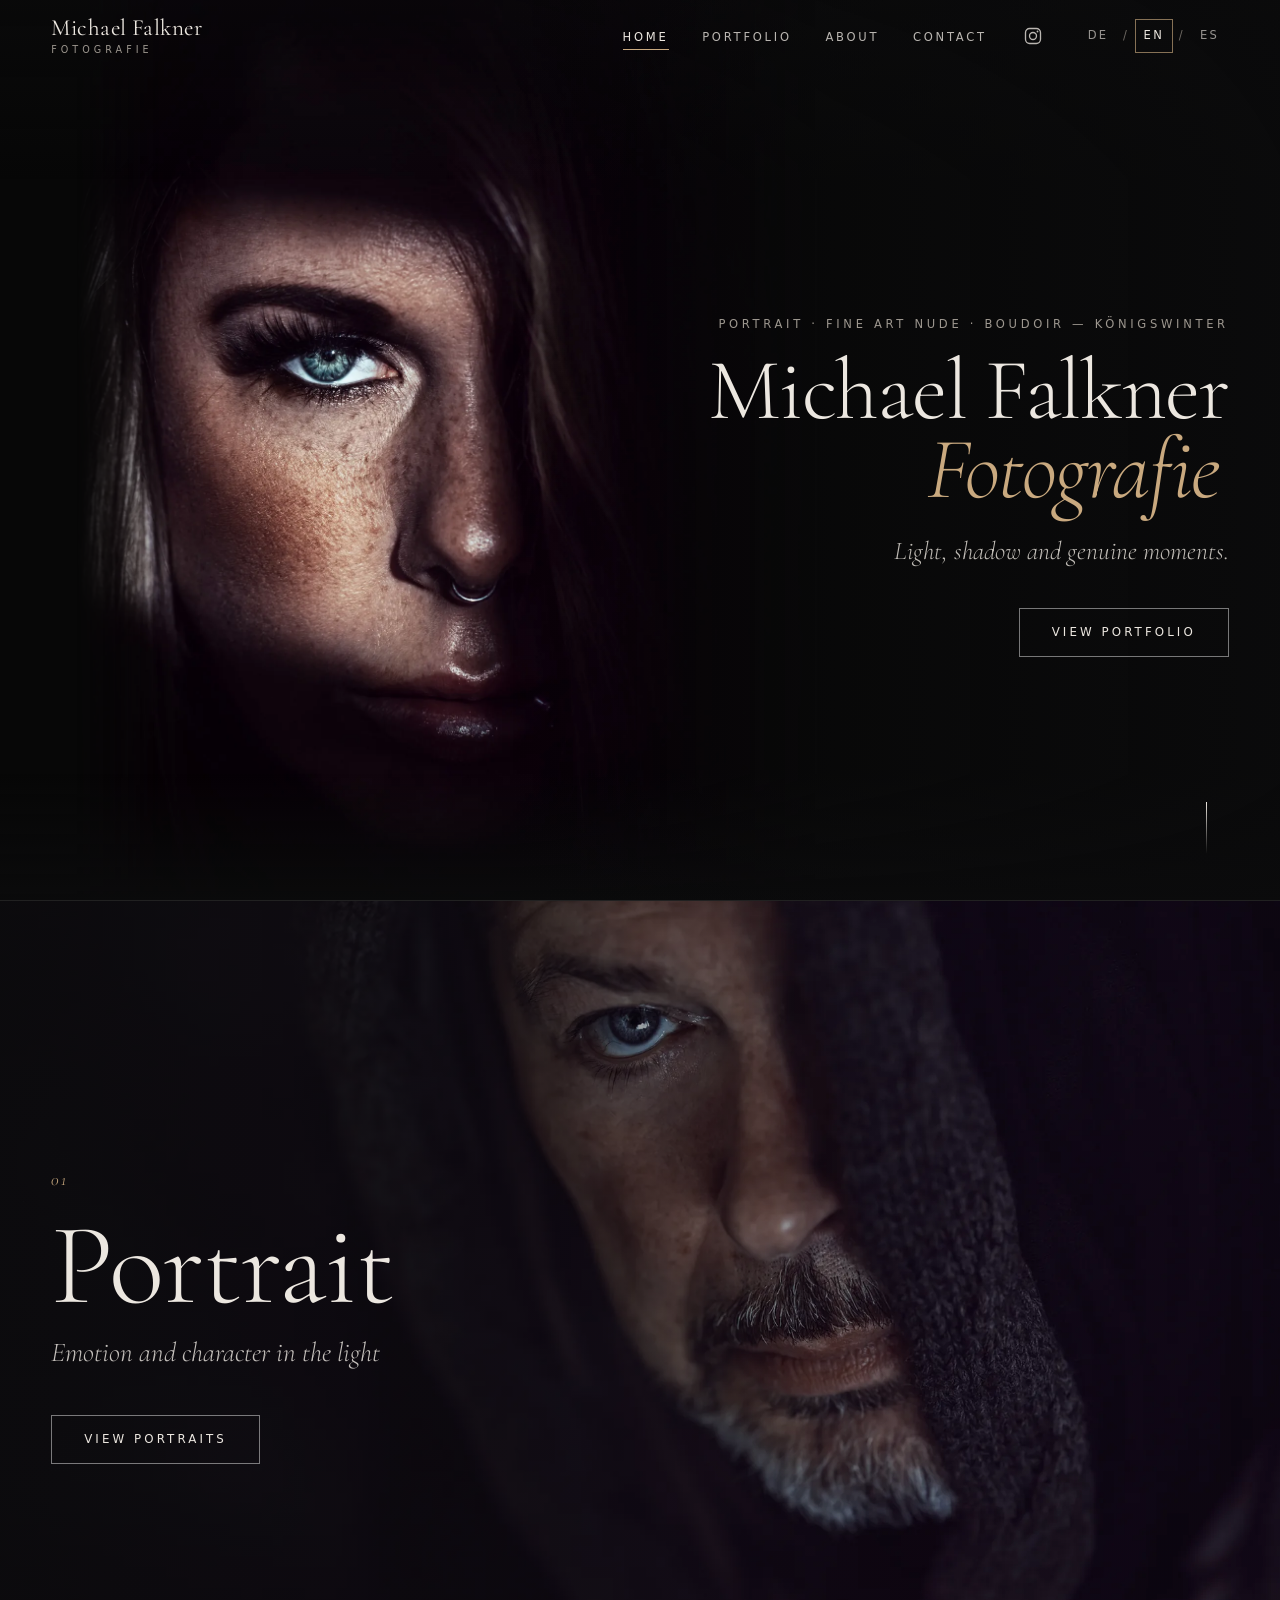
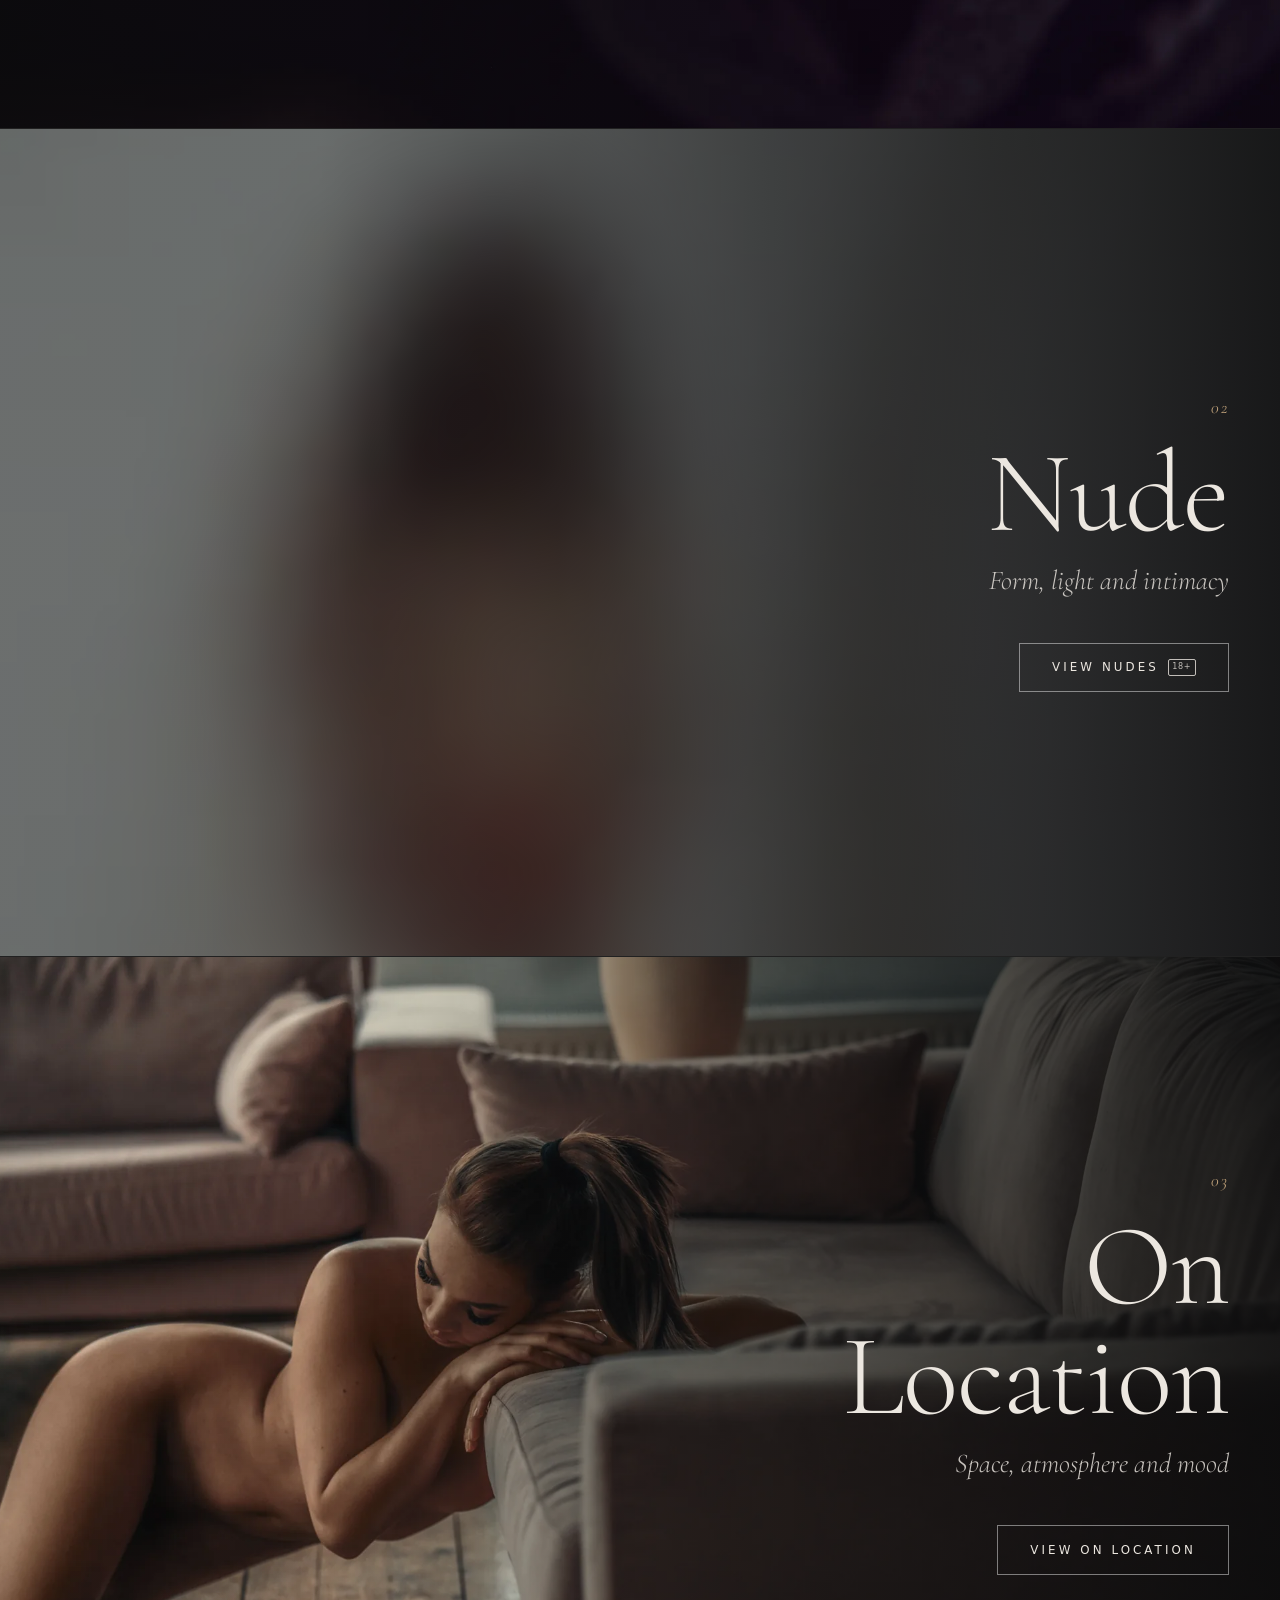
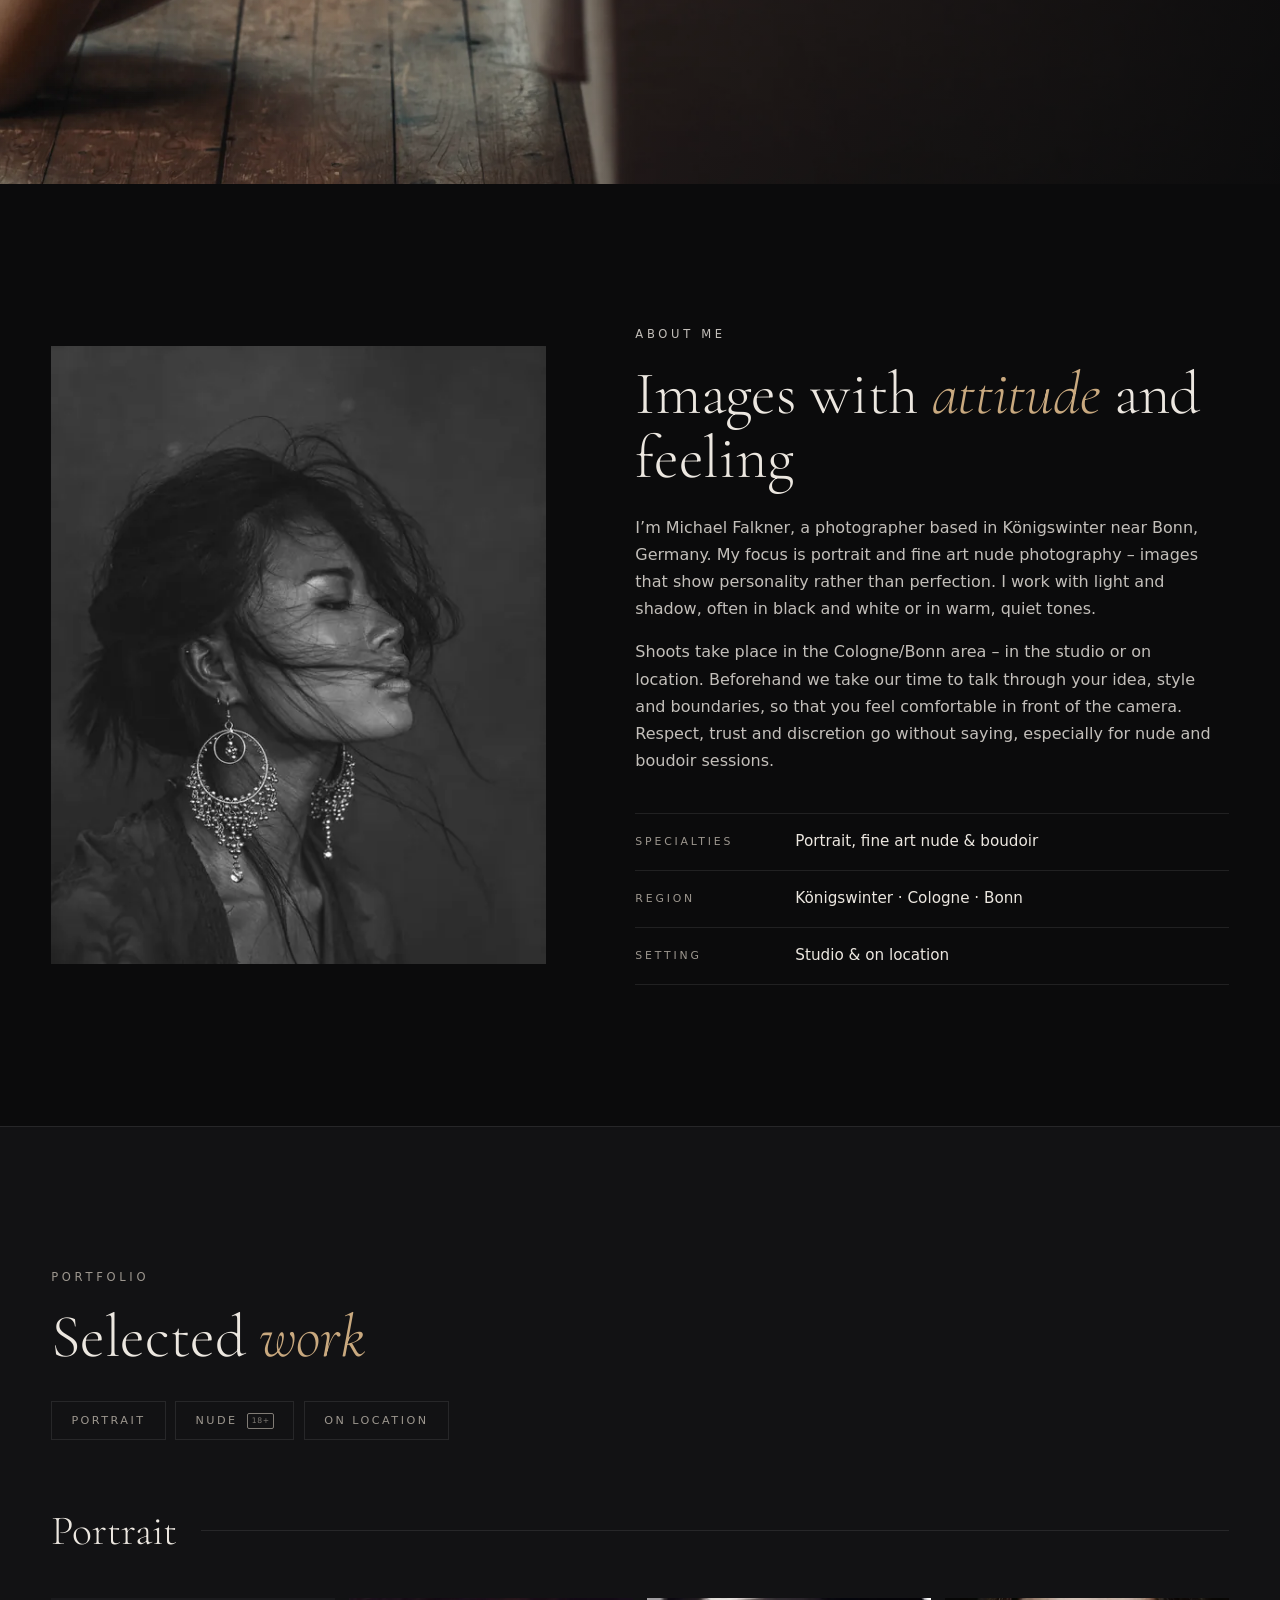
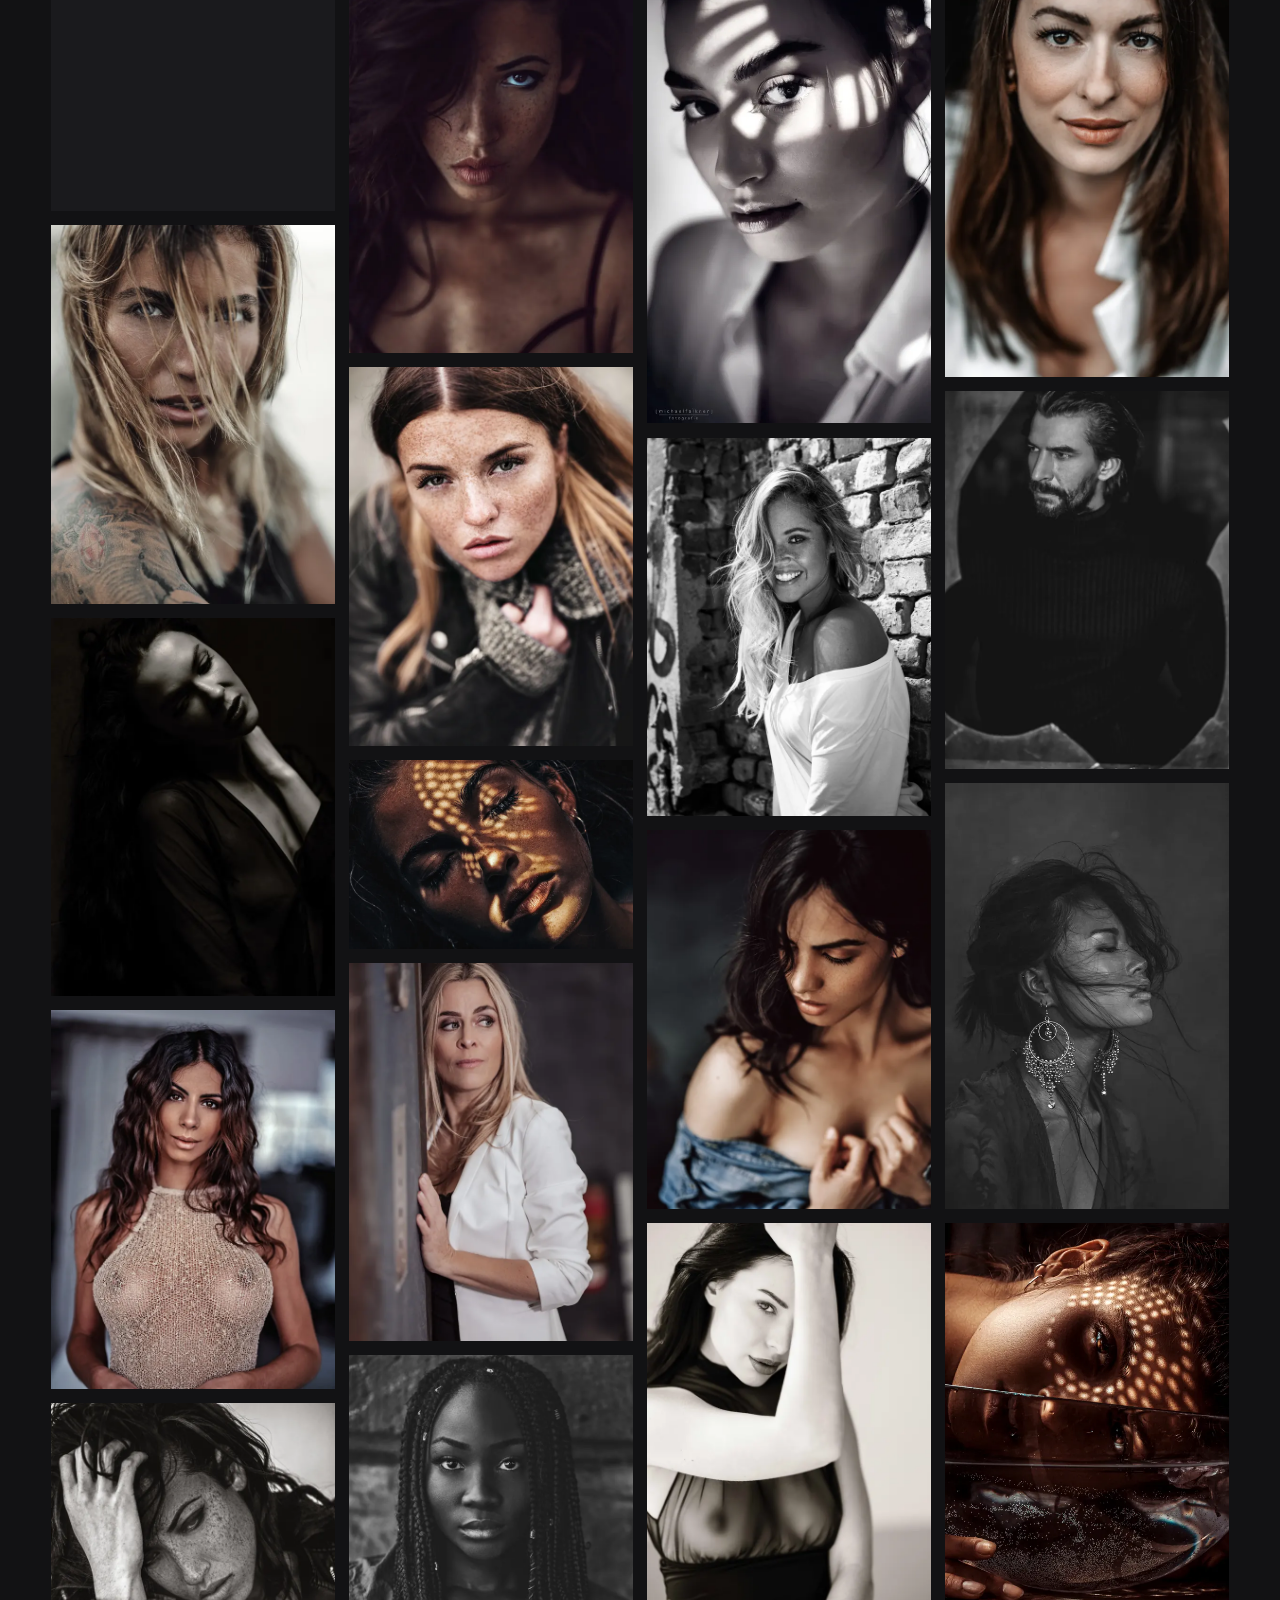
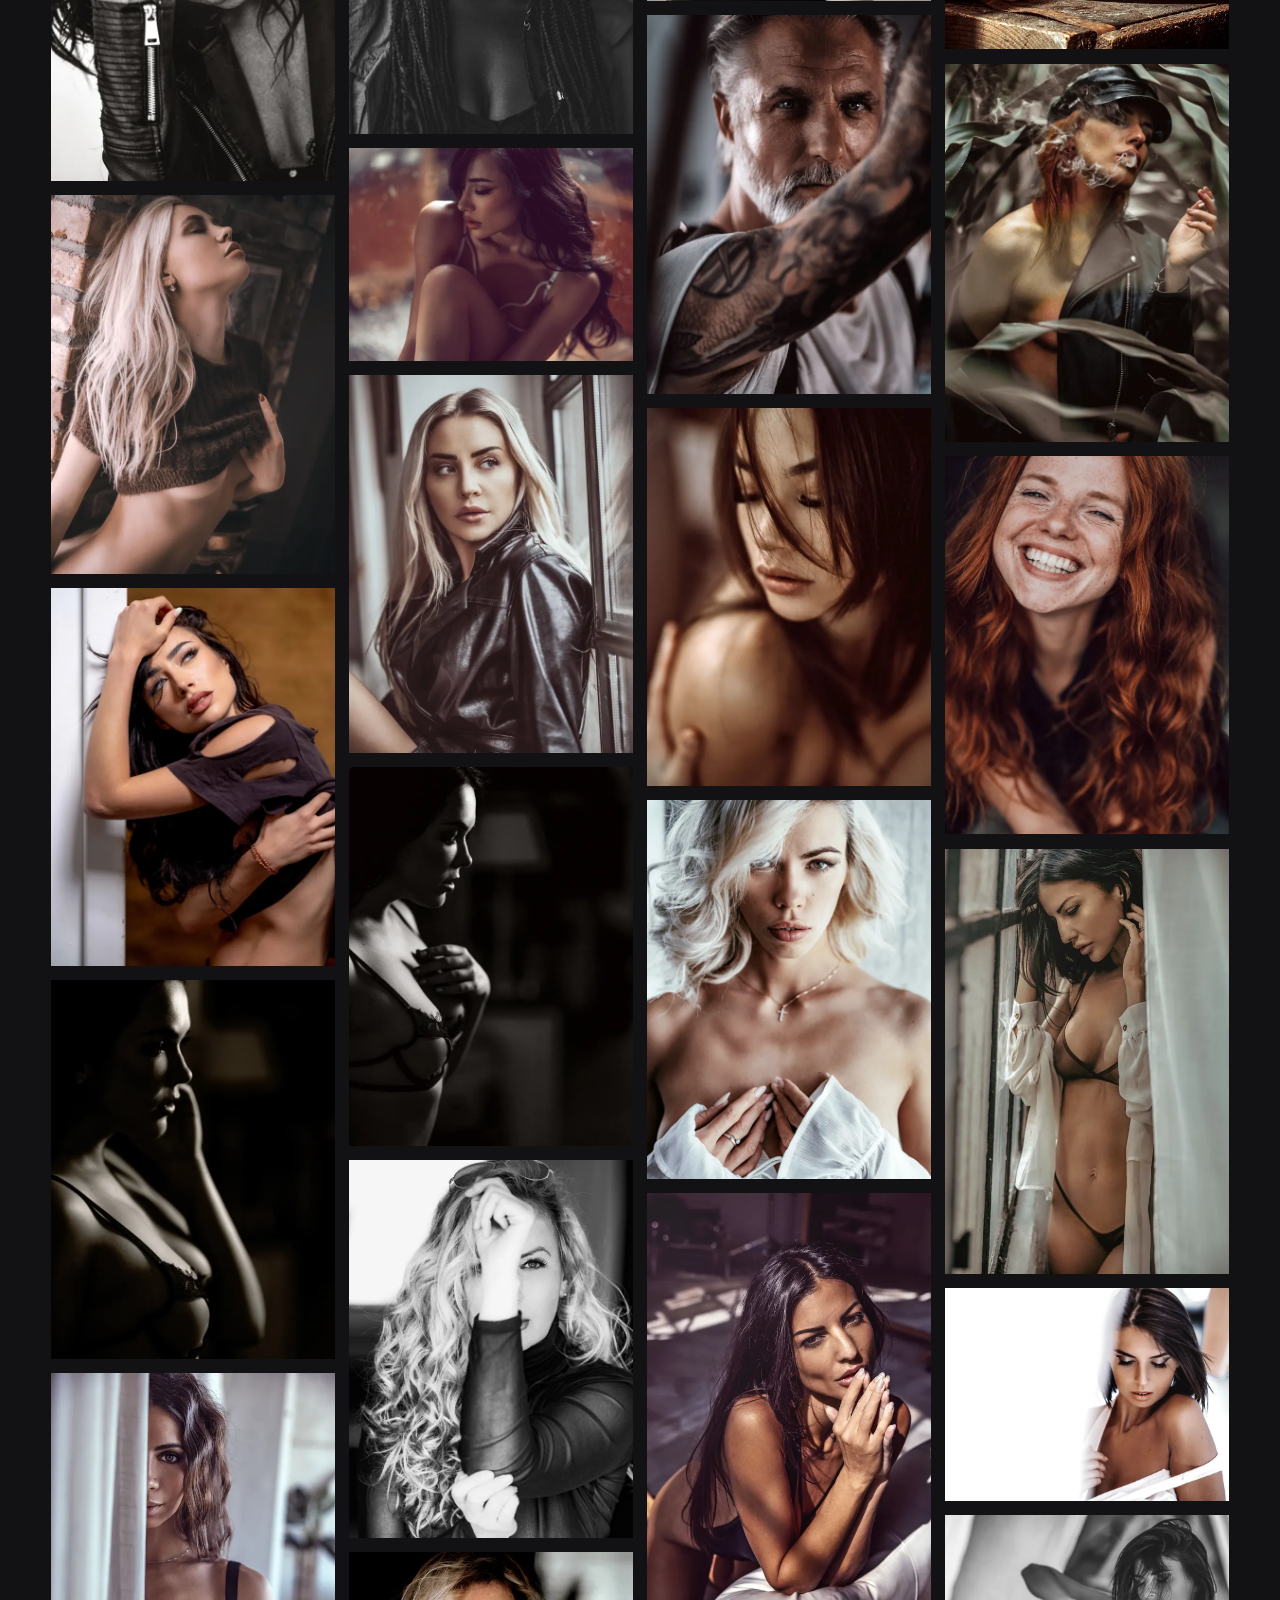
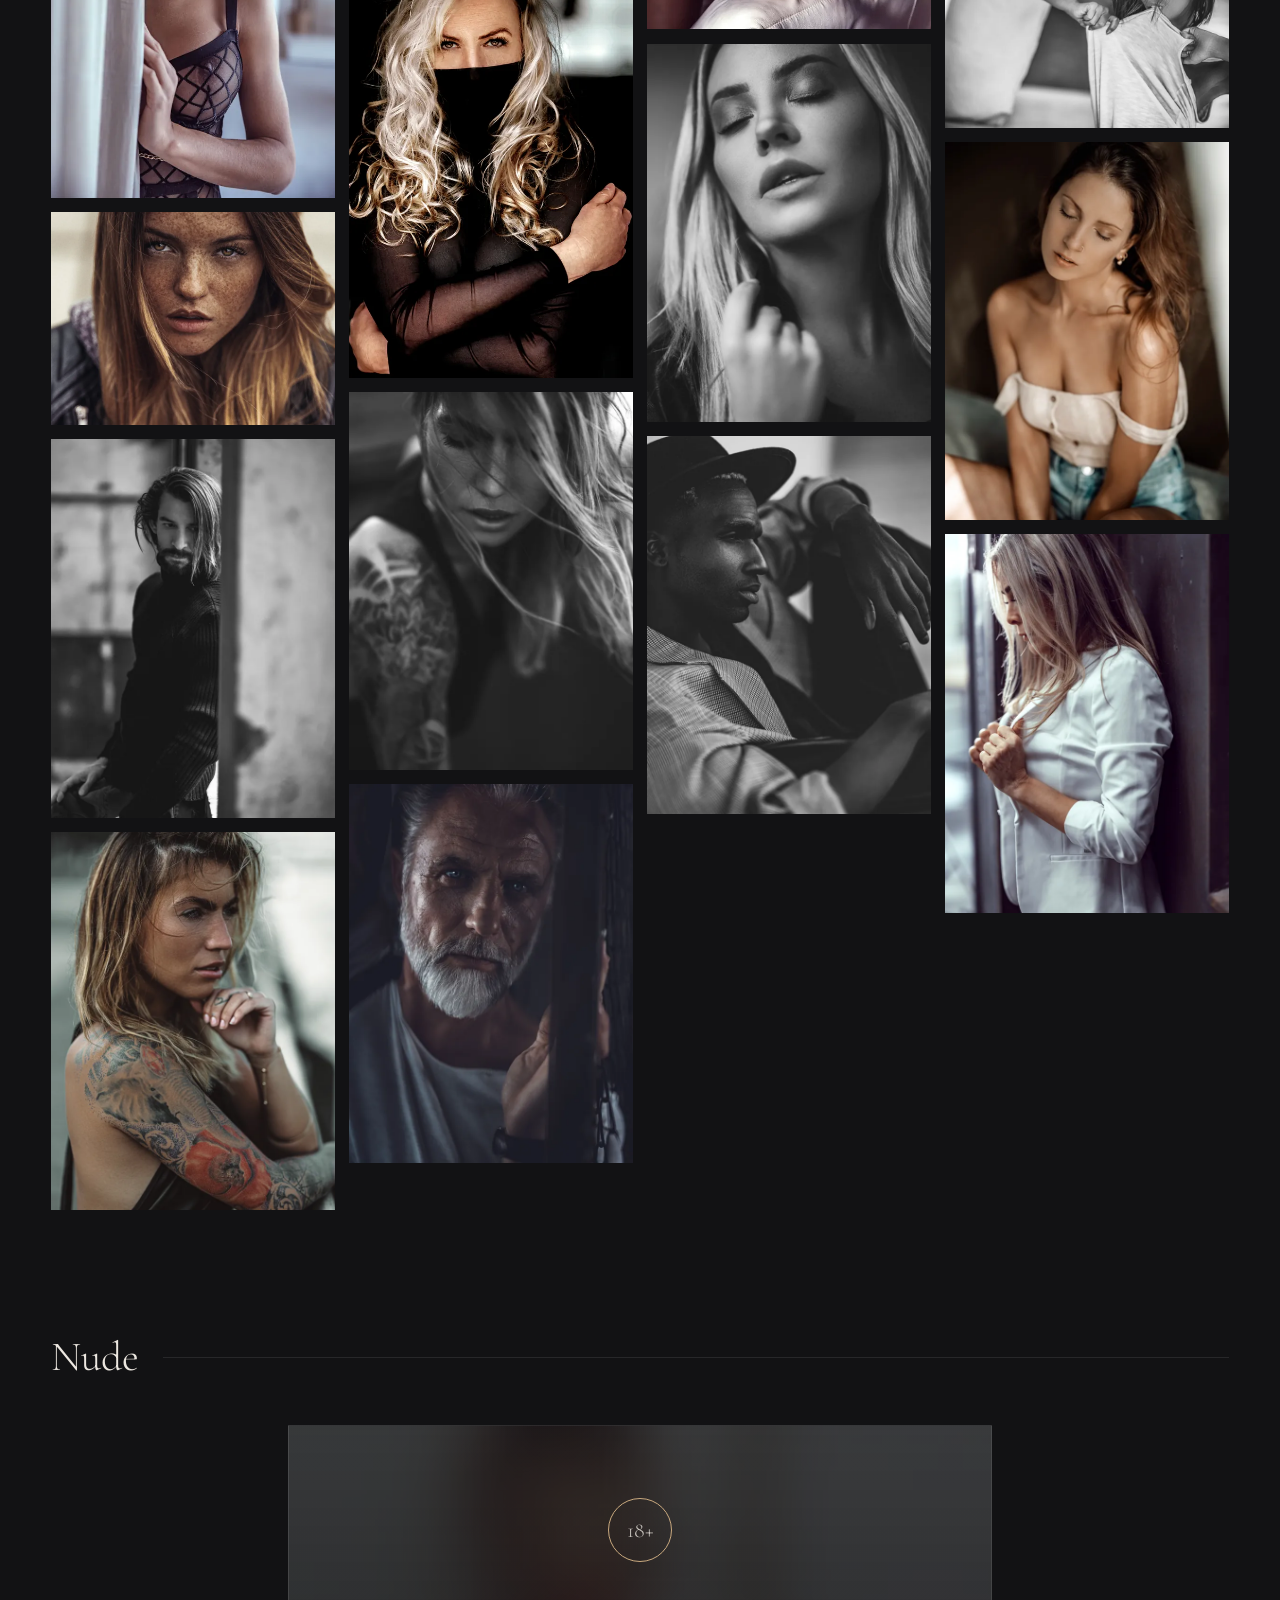
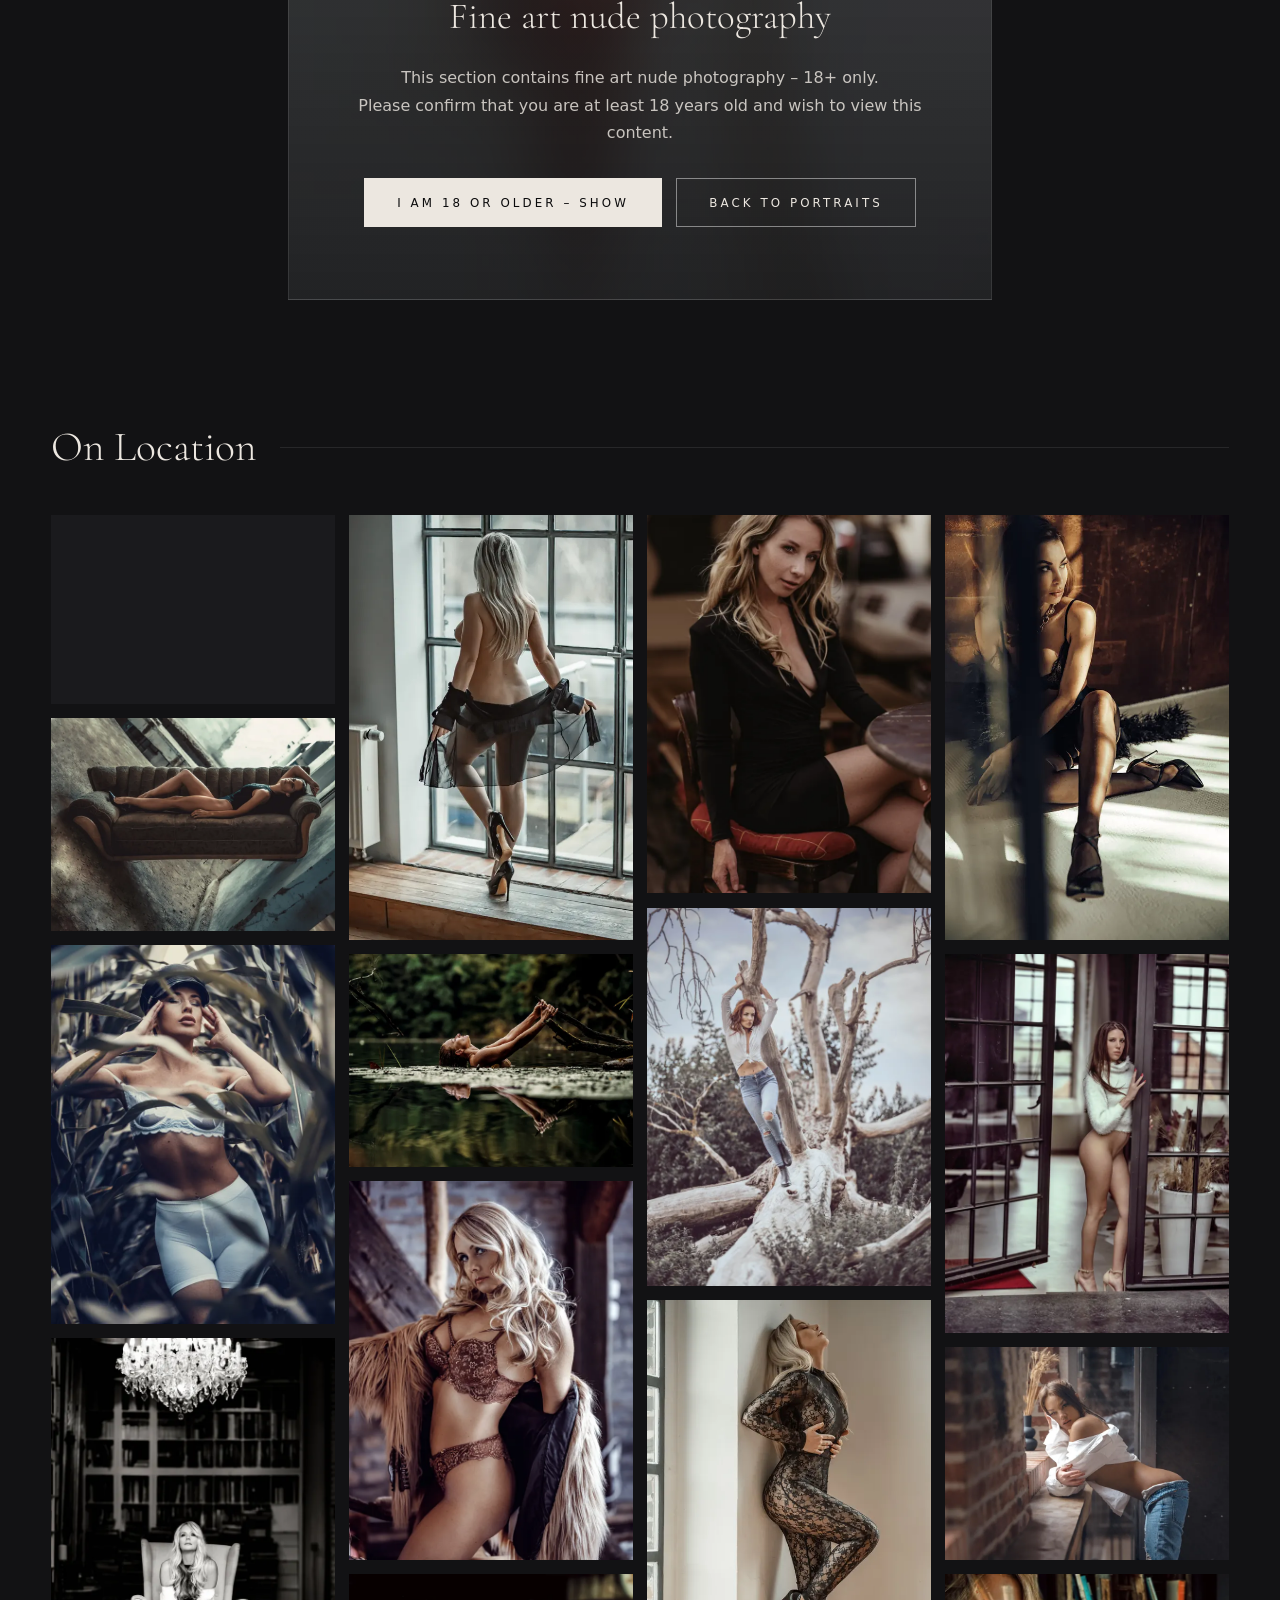
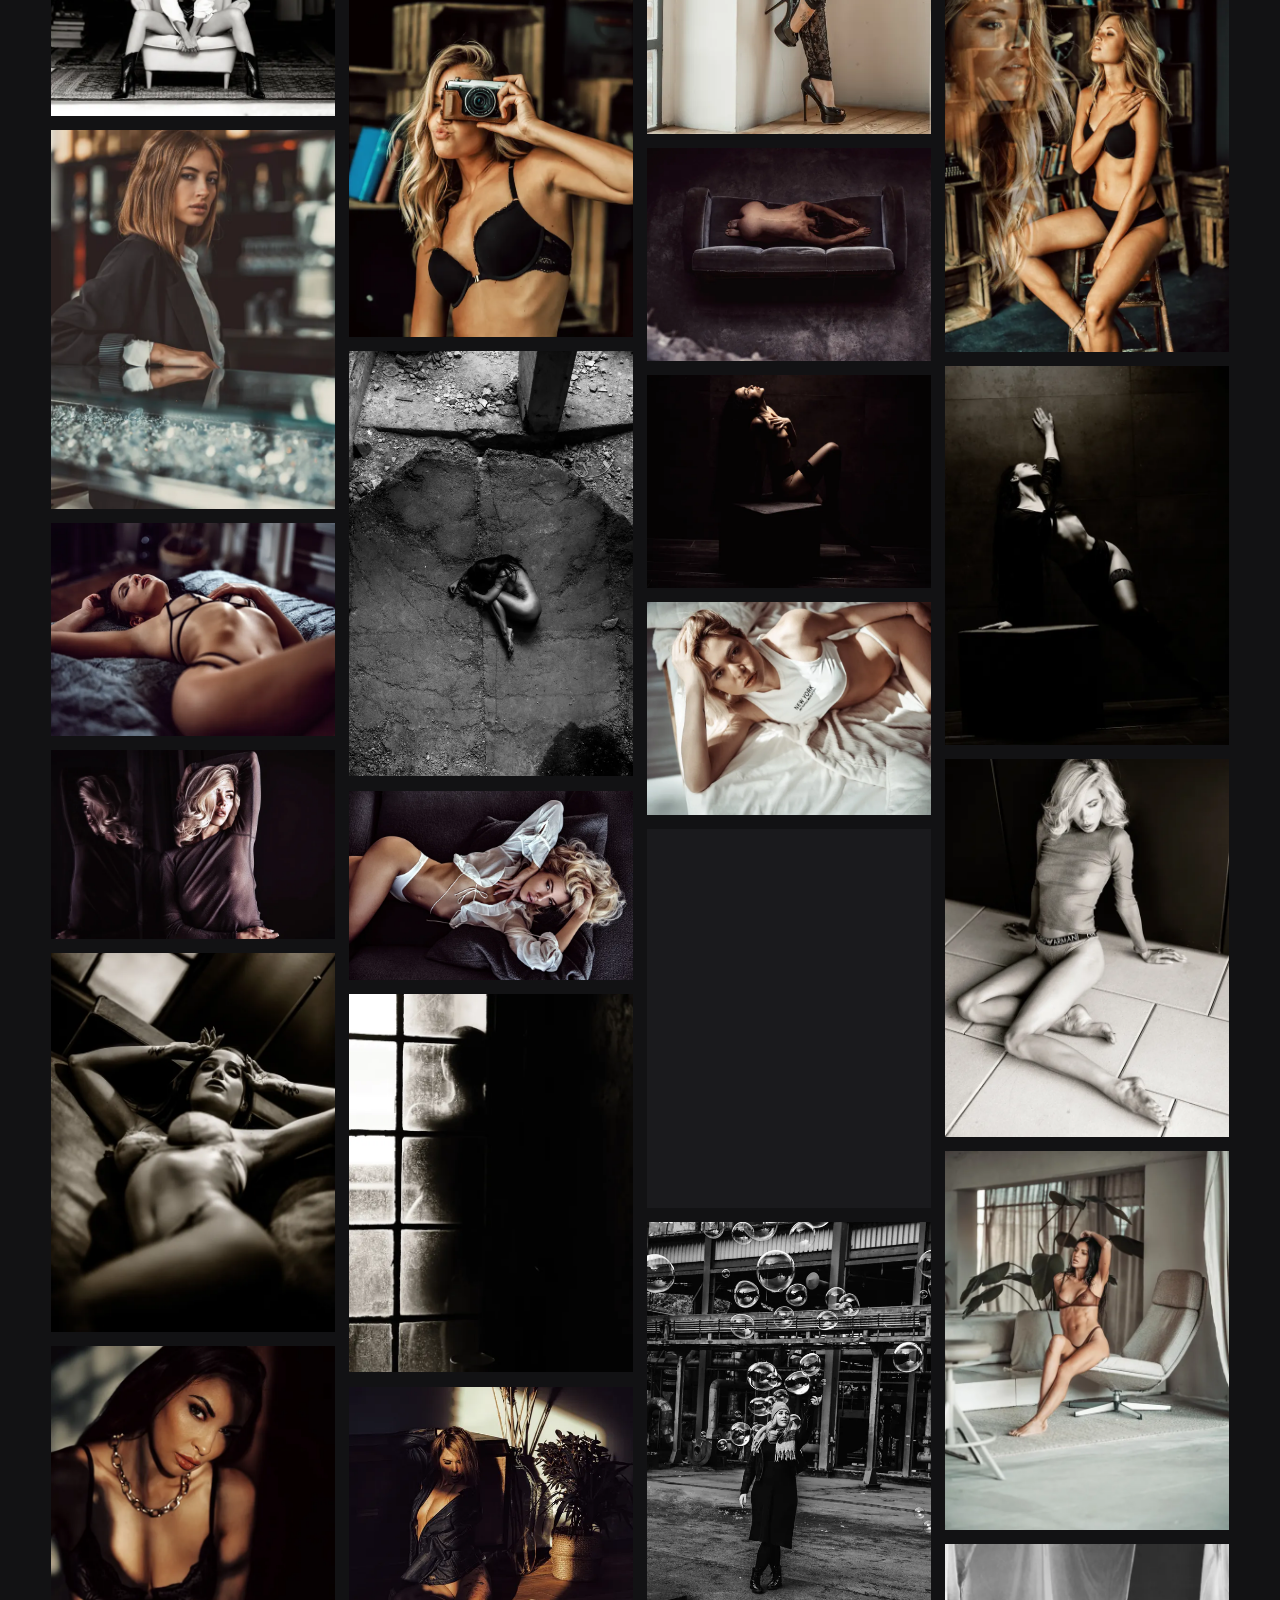
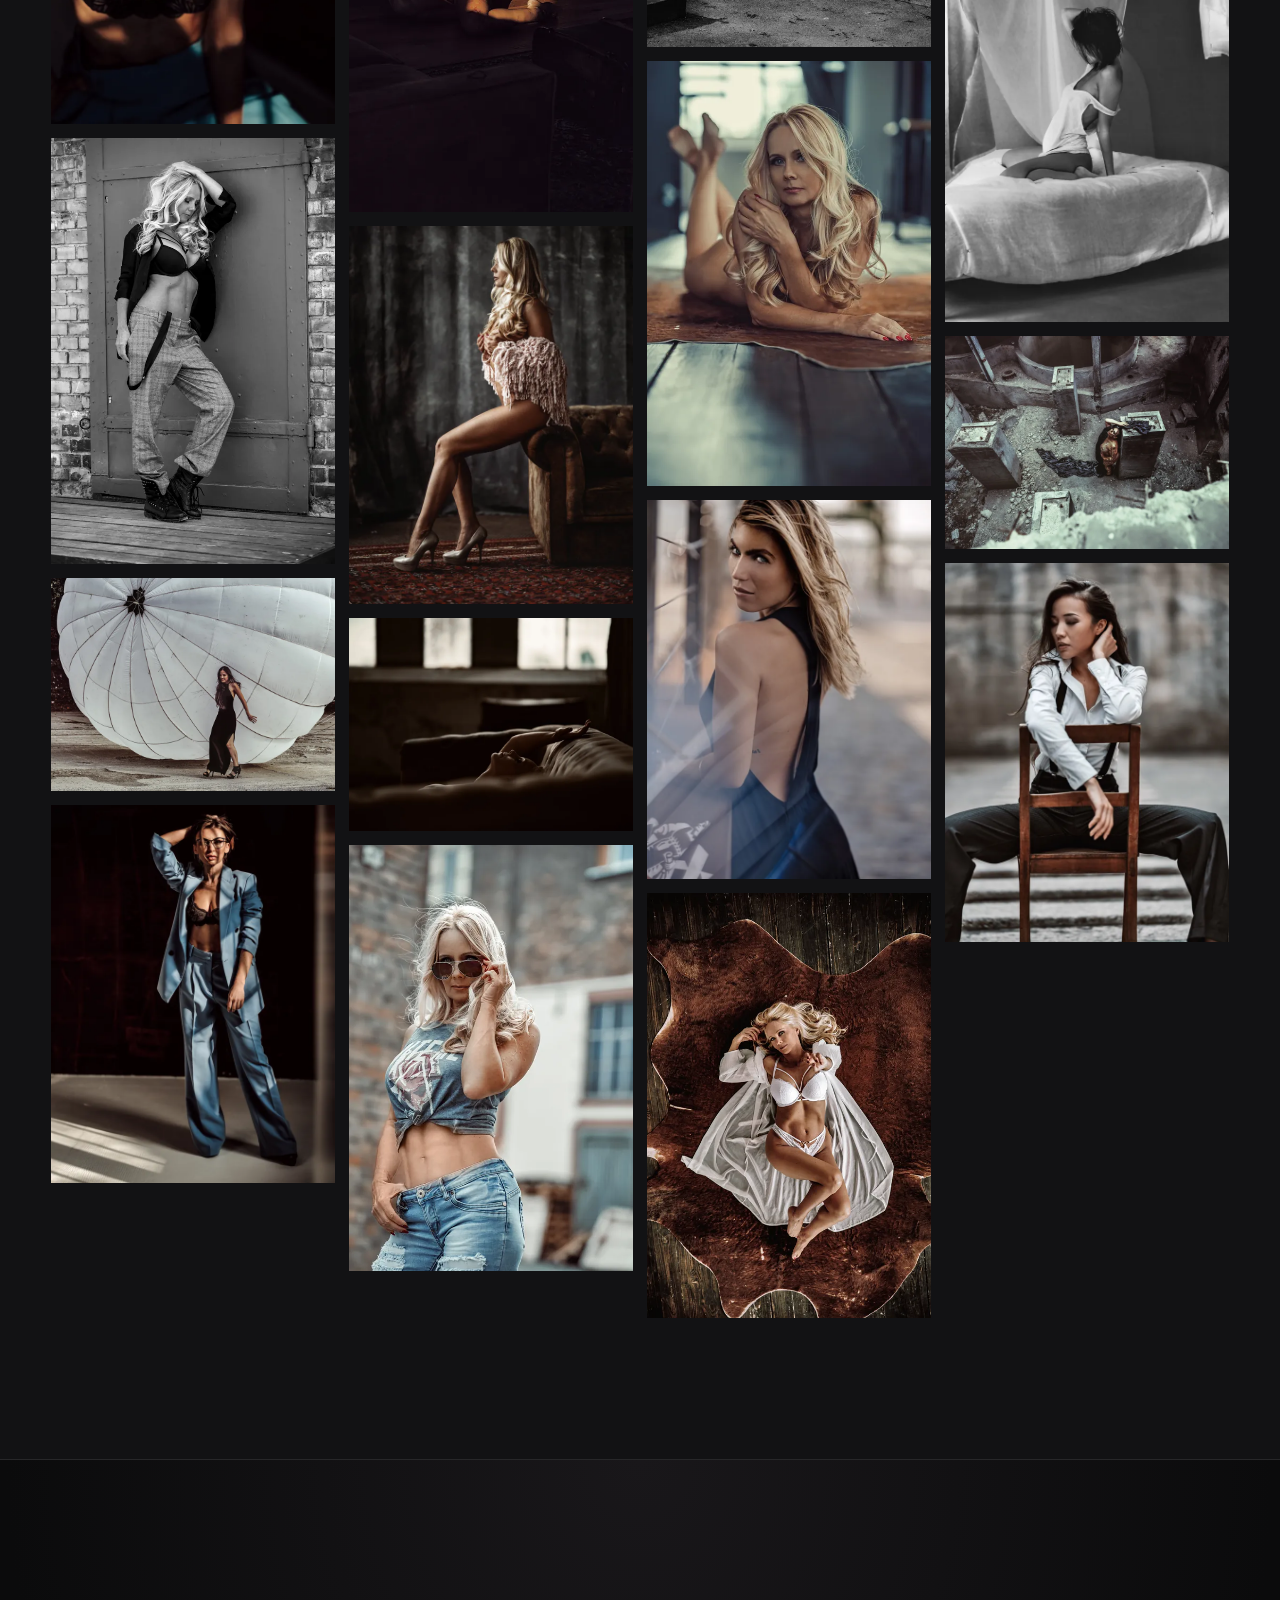
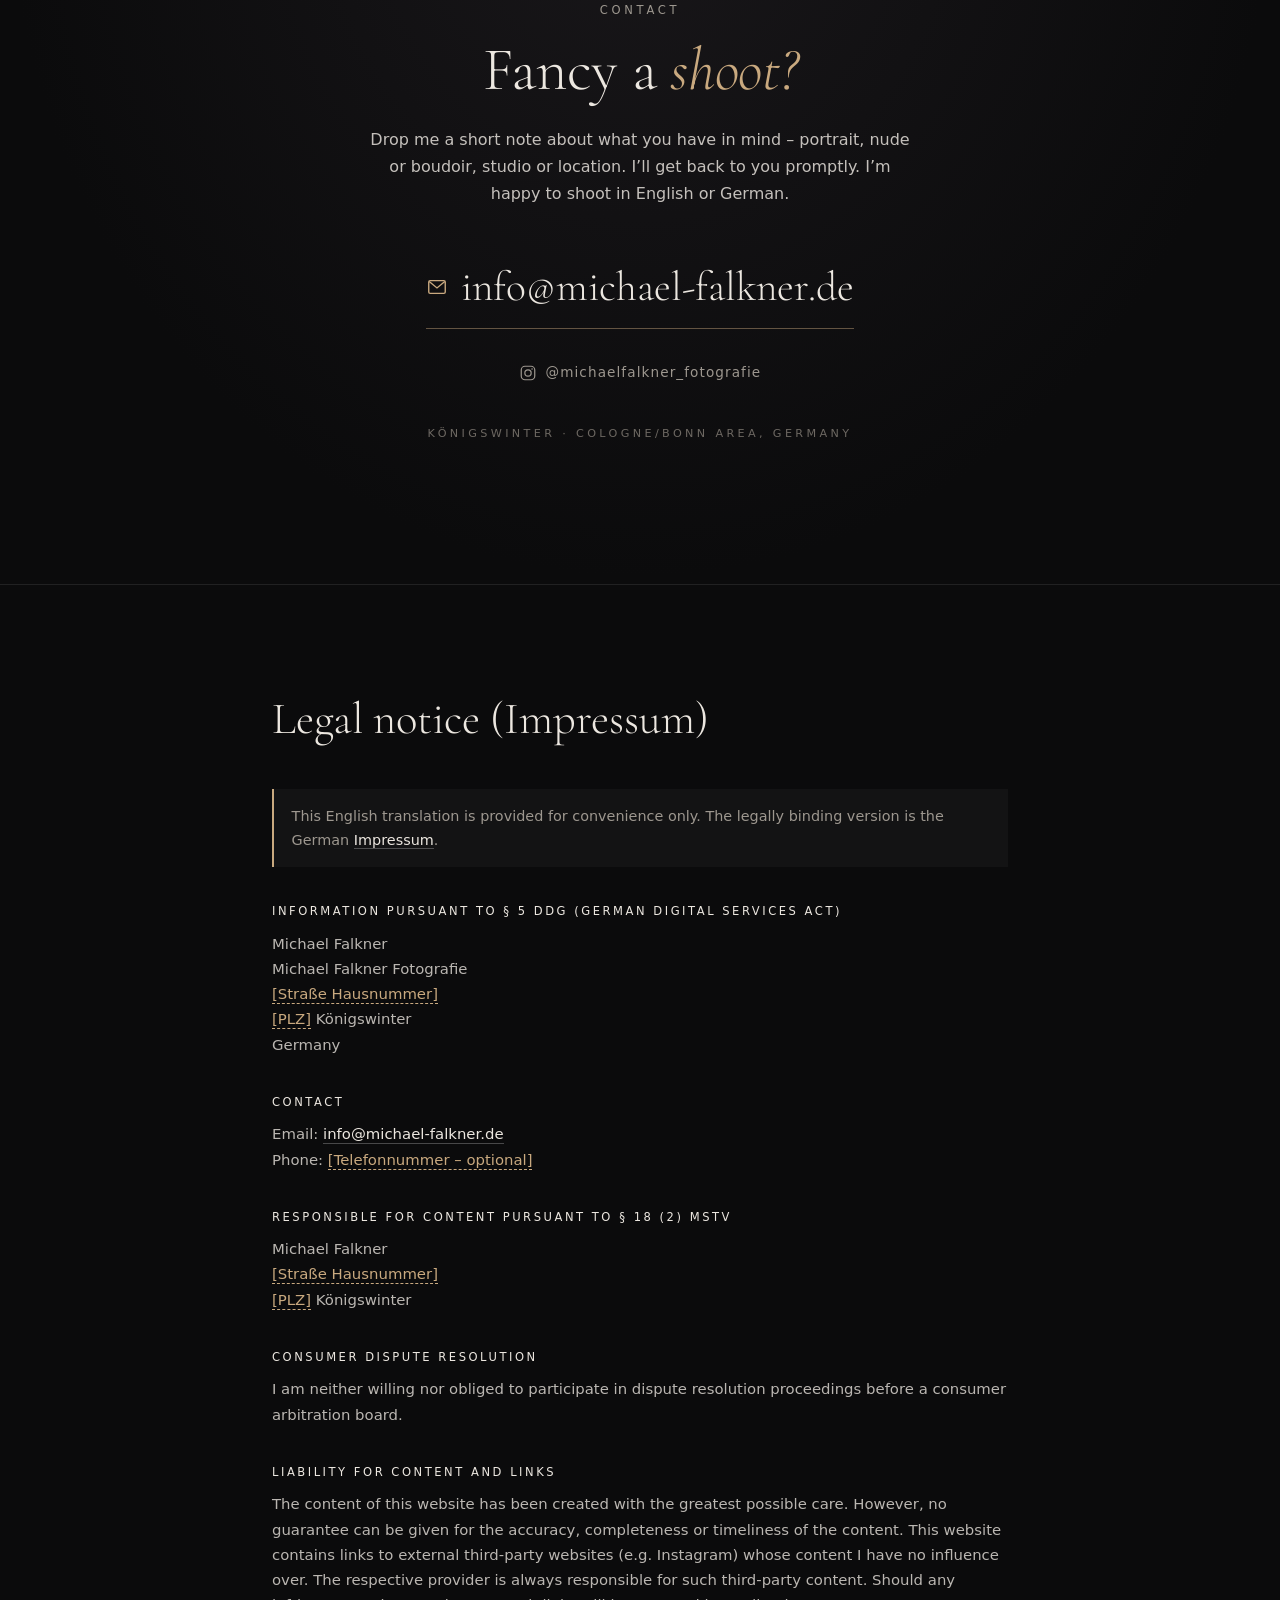
==== commit 35857277: "Spanisch als dritte Sprache unter /es/, Umschalter DE/EN/ES, hreflang und Sitemap" ====
--- a/en/index.html
+++ b/en/index.html
@@ -11,11 +11,13 @@
   <link rel="canonical" href="https://michael-falkner.de/en/">
   <link rel="alternate" hreflang="de" href="https://michael-falkner.de/">
   <link rel="alternate" hreflang="en" href="https://michael-falkner.de/en/">
+  <link rel="alternate" hreflang="es" href="https://michael-falkner.de/es/">
   <link rel="alternate" hreflang="x-default" href="https://michael-falkner.de/">
 
   <meta property="og:type" content="website">
   <meta property="og:locale" content="en_GB">
   <meta property="og:locale:alternate" content="de_DE">
+  <meta property="og:locale:alternate" content="es_ES">
   <meta property="og:site_name" content="Michael Falkner Fotografie">
   <meta property="og:title" content="Michael Falkner Fotografie – Portrait &amp; Fine Art Nude">
   <meta property="og:description" content="Portrait, fine art nude and boudoir photography from Königswinter. Studio &amp; on location around Cologne/Bonn.">
@@ -32,7 +34,7 @@
 
   <link rel="preload" href="../fonts/cormorant-garamond-latin.woff2" as="font" type="font/woff2" crossorigin>
   <link rel="preload" as="image" href="../img/full/hero-mary-van-dee-01.webp" imagesrcset="../img/thumb/hero-mary-van-dee-01.webp 800w, ../img/full/hero-mary-van-dee-01.webp 1500w" imagesizes="100vw" fetchpriority="high">
-  <link rel="stylesheet" href="../css/style.css?v=202611192130">
+  <link rel="stylesheet" href="../css/style.css?v=202611192215">
   <script>document.documentElement.classList.add('js');</script>
 
   <script type="application/ld+json">
@@ -82,10 +84,12 @@
         </a>
       </div>
 
-      <div class="lang-switch" role="group" aria-label="Sprache wählen / Choose language">
+      <div class="lang-switch" role="group" aria-label="Sprache wählen / Choose language / Elegir idioma">
         <a href="../" hreflang="de" lang="de" title="Deutsche Version">DE</a>
         <span class="lang-sep" aria-hidden="true">/</span>
         <a href="./" hreflang="en" lang="en" aria-current="page" title="English">EN</a>
+        <span class="lang-sep" aria-hidden="true">/</span>
+        <a href="../es/" hreflang="es" lang="es" title="Versión en español">ES</a>
       </div>
     </nav>
   </header>
@@ -354,7 +358,7 @@
     <symbol id="i-next" viewBox="0 0 24 24"><path d="M9 4l8 8-8 8" fill="none" stroke="currentColor" stroke-width="1.4" stroke-linecap="round" stroke-linejoin="round"/></symbol>
   </svg>
 
-  <script src="../js/gallery-data.js?v=202611192130"></script>
-  <script src="../js/main.js?v=202611192130"></script>
+  <script src="../js/gallery-data.js?v=202611192215"></script>
+  <script src="../js/main.js?v=202611192215"></script>
 </body>
 </html>
--- a/css/style.css
+++ b/css/style.css
@@ -187,6 +187,17 @@
 
 @media (max-width: 860px) {
   .lang-switch { margin-left: auto; margin-right: .5rem; order: 2; }
+}
+@media (max-width: 860px) {
+  .lang-switch { gap: .1rem; letter-spacing: .12em; }
+  .lang-switch a { min-width: 2.1rem; padding: 0 .3rem; }
+  .lang-sep { display: none; }
+}
+@media (max-width: 360px) {
+  .brand-name { font-size: 1.25rem; }
+  .lang-switch a { min-width: 1.9rem; padding: 0 .2rem; font-size: .66rem; }
+}
+@media (max-width: 860px) {
   .menu-toggle { order: 3; }
   .menu-toggle { display: block; }
   .nav-menu {
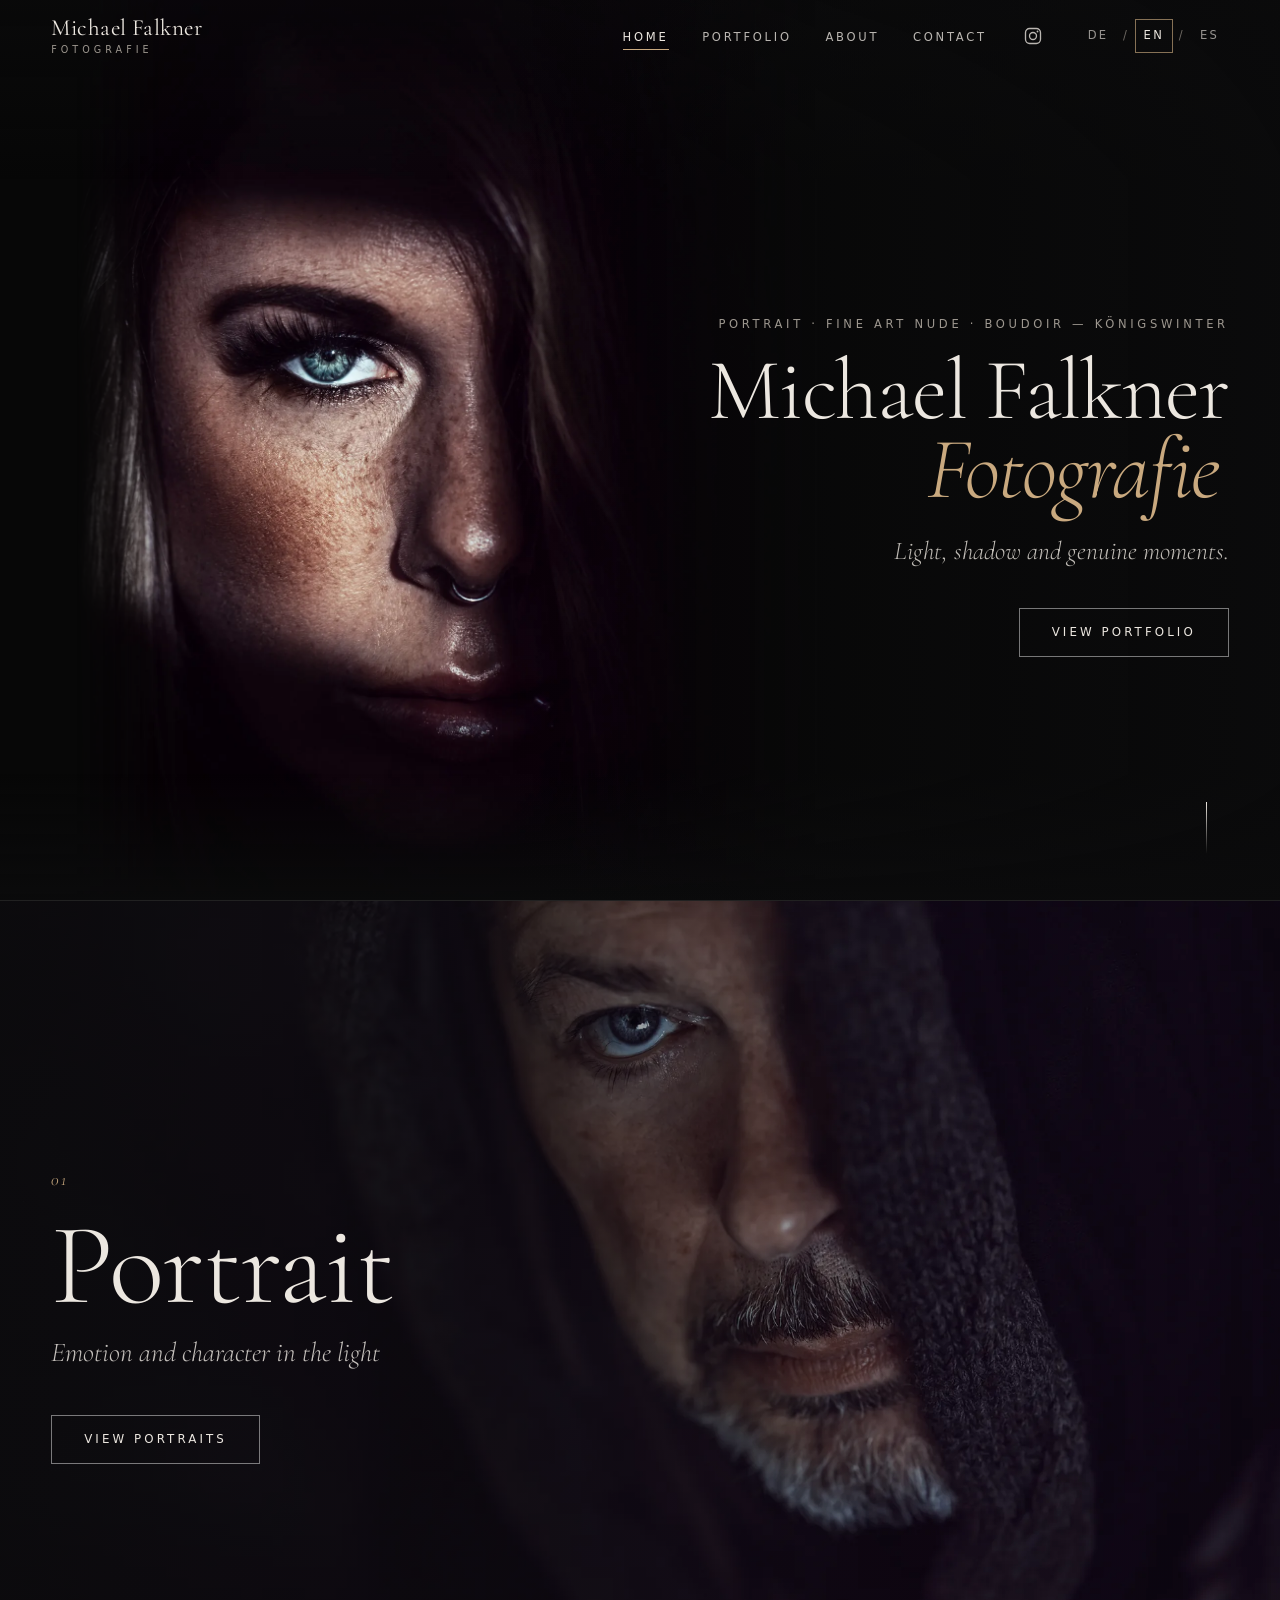
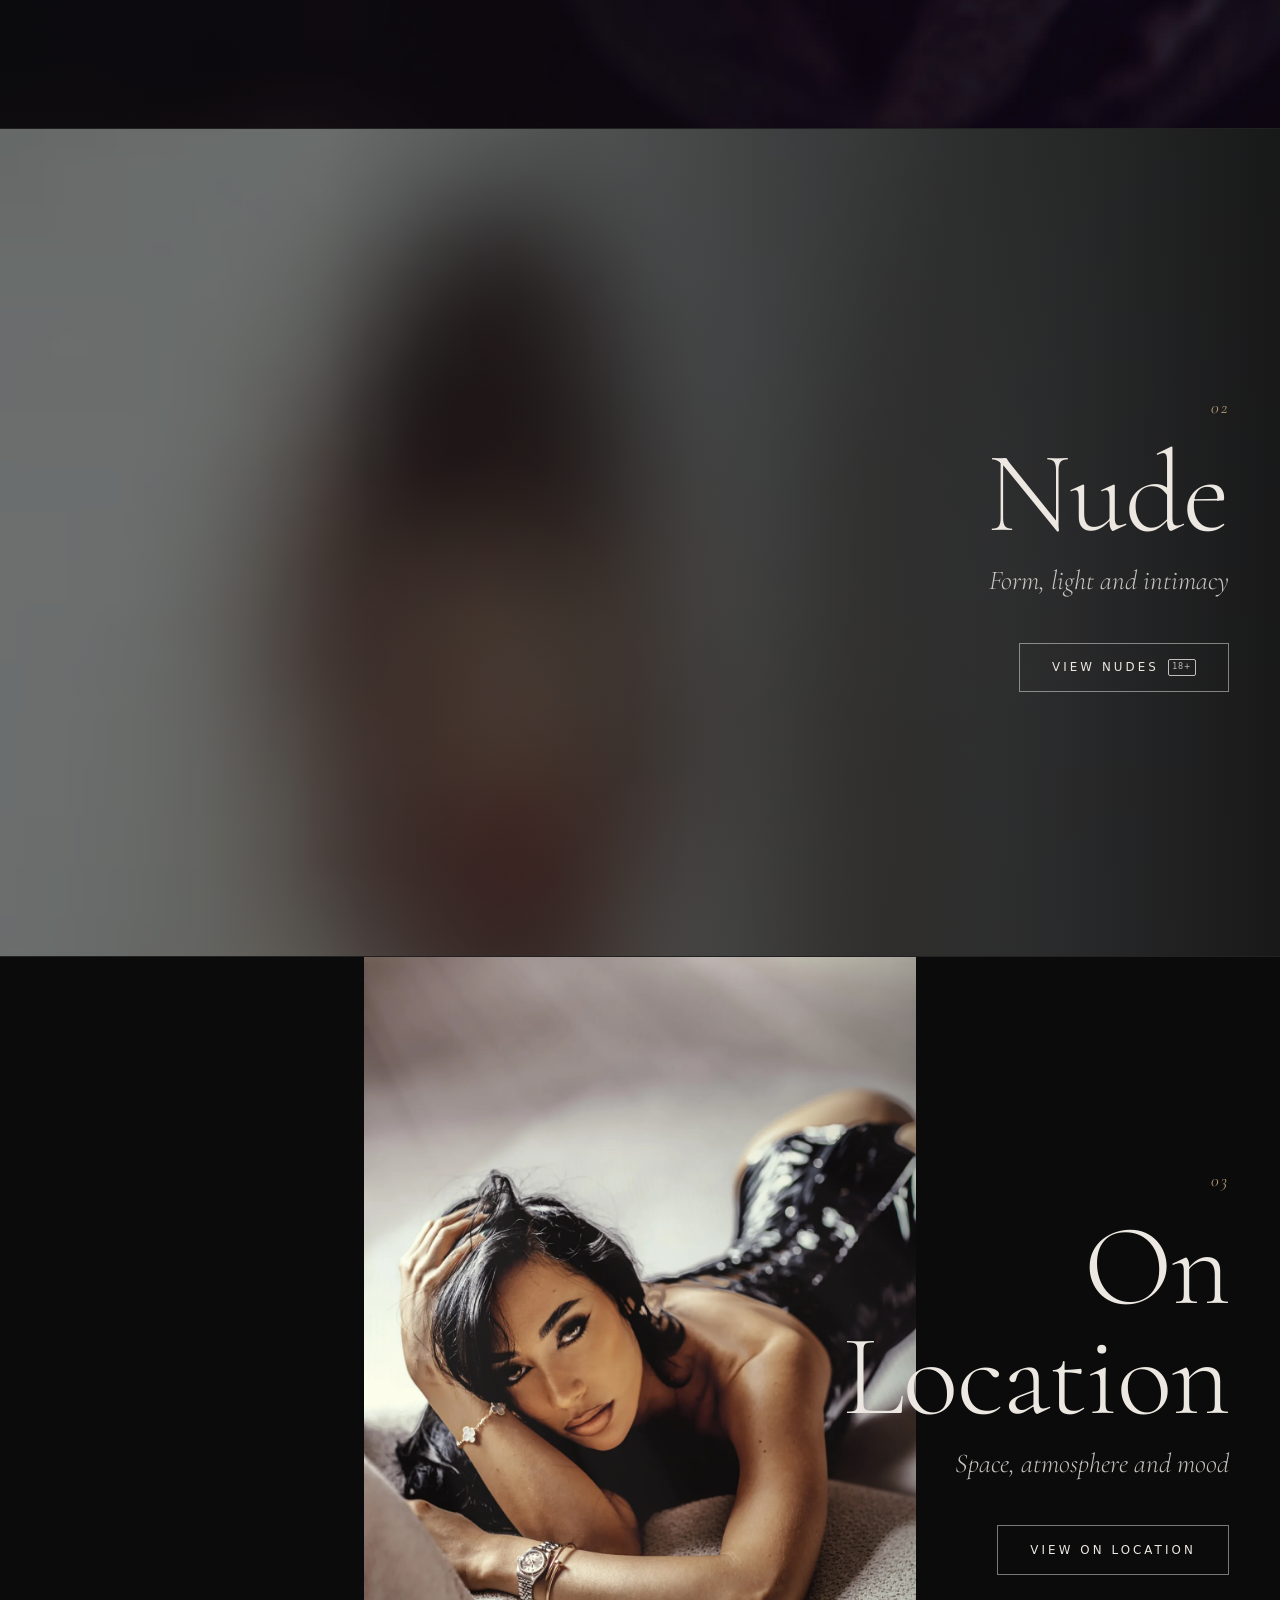
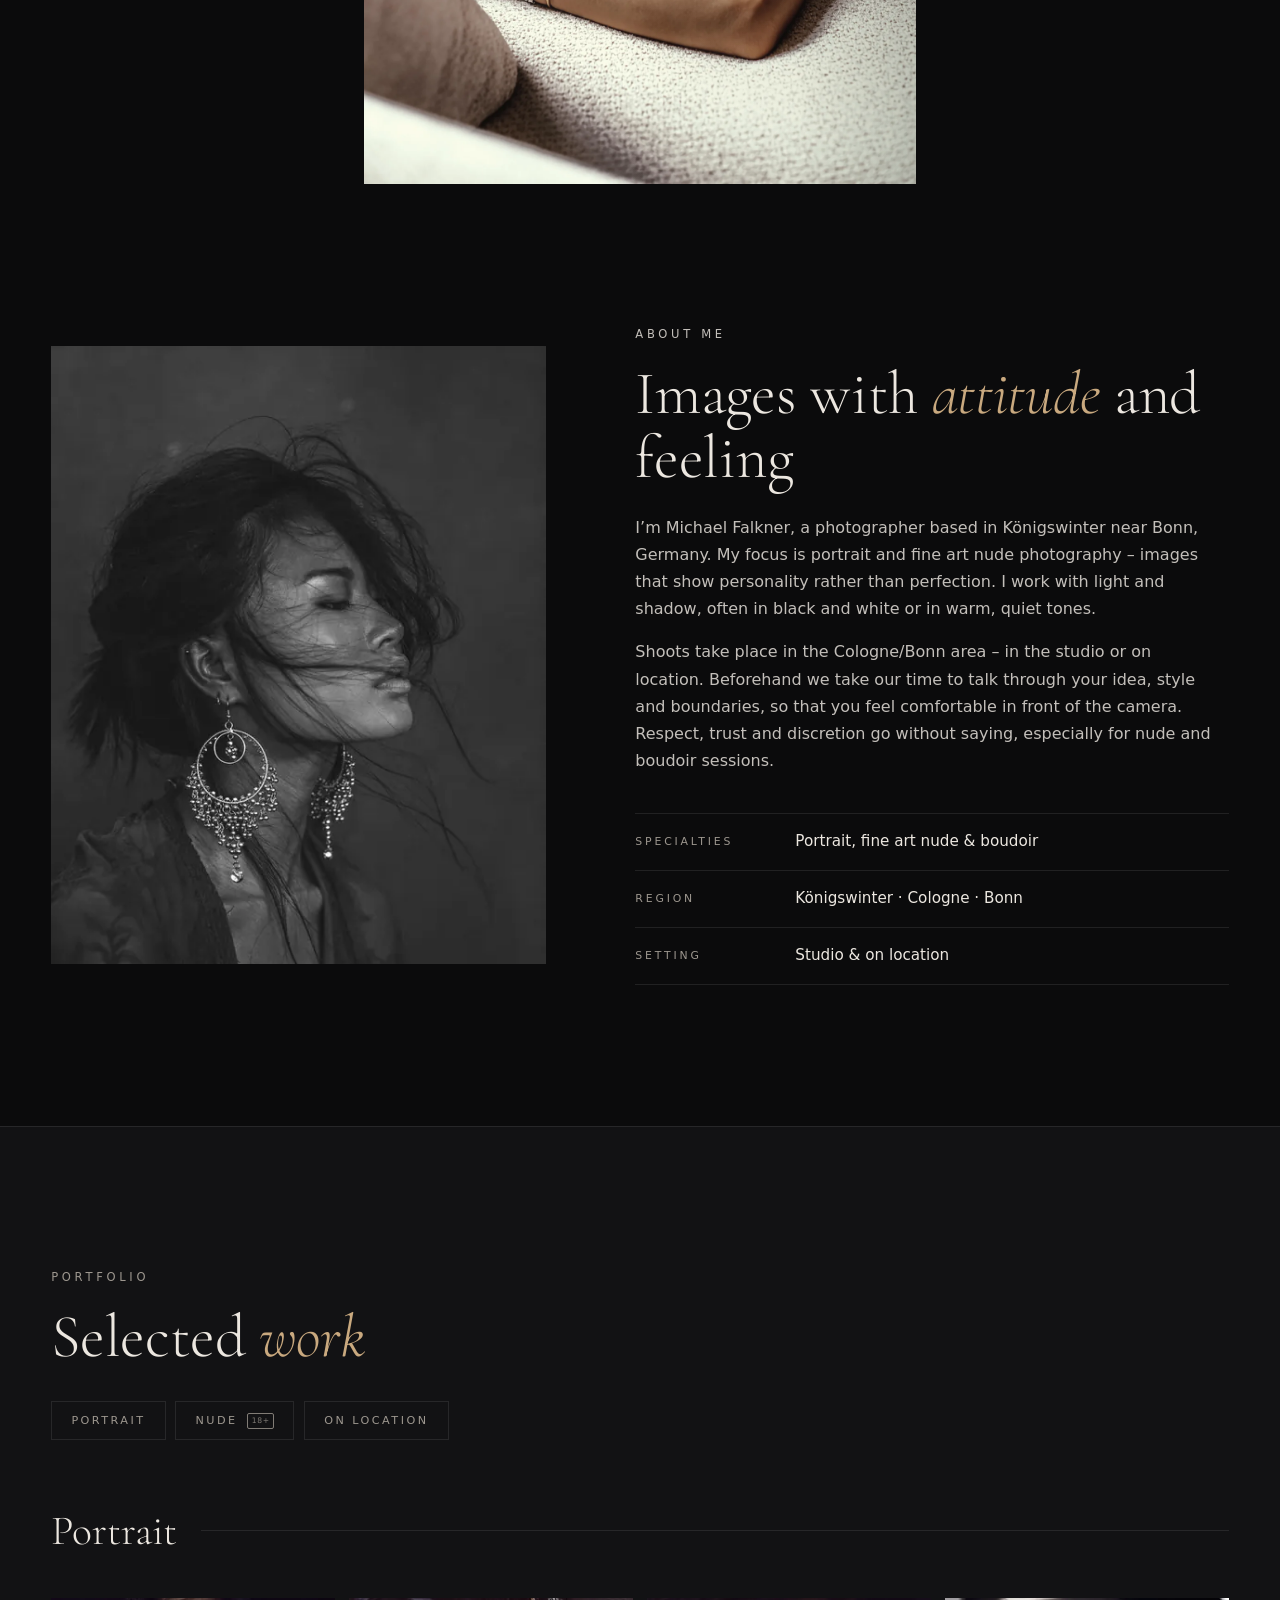
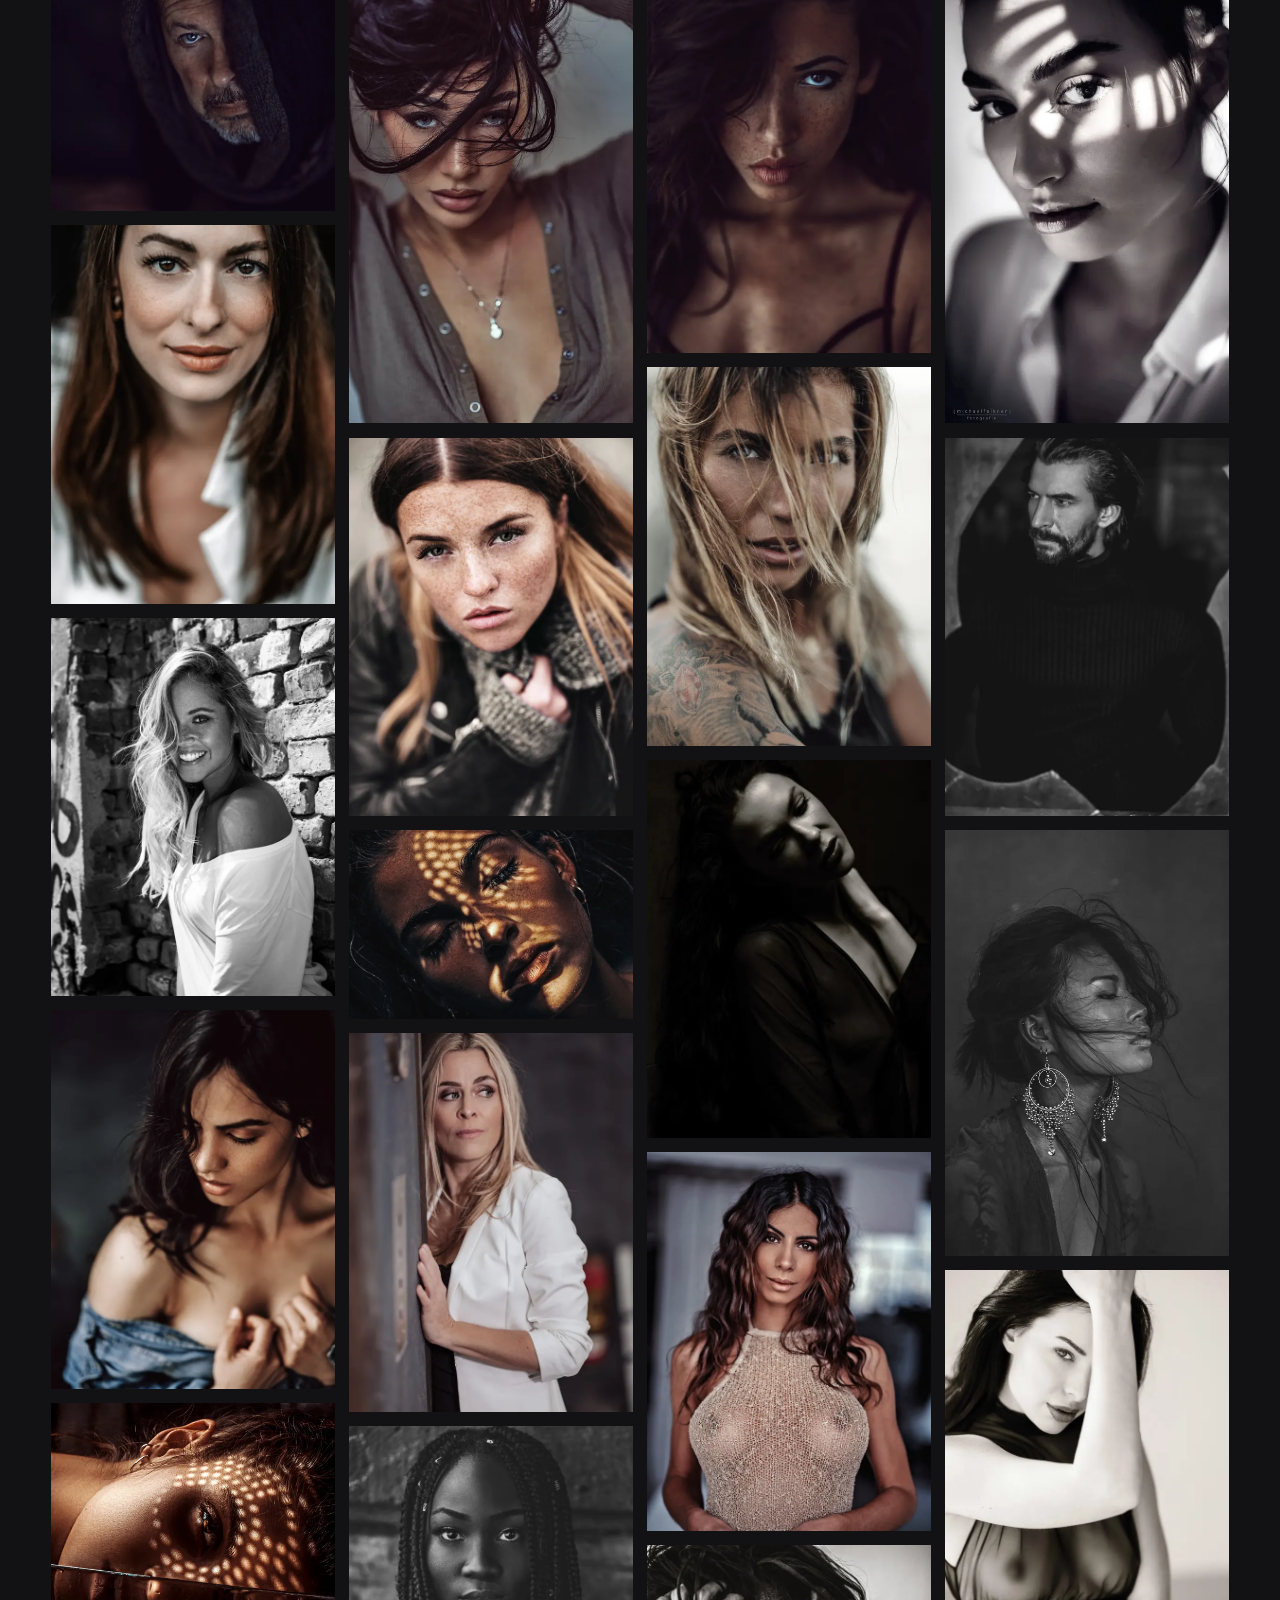
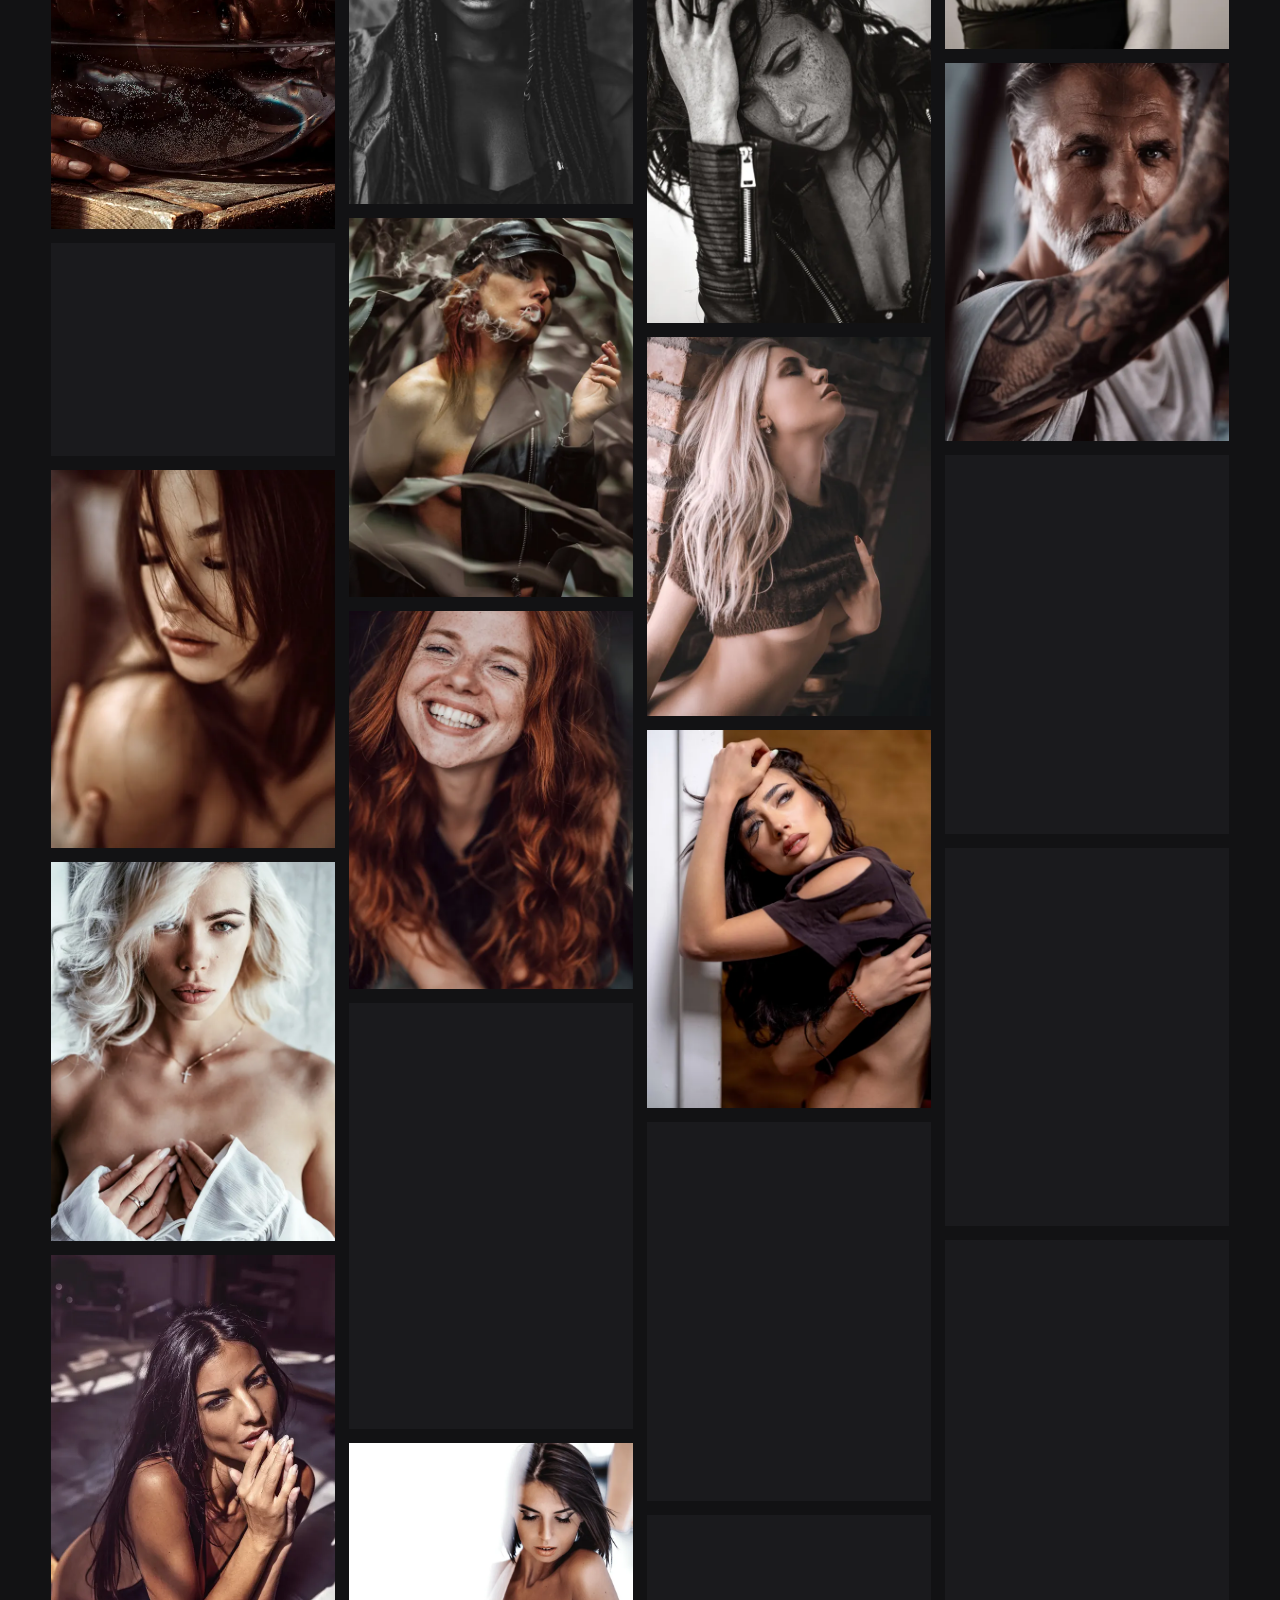
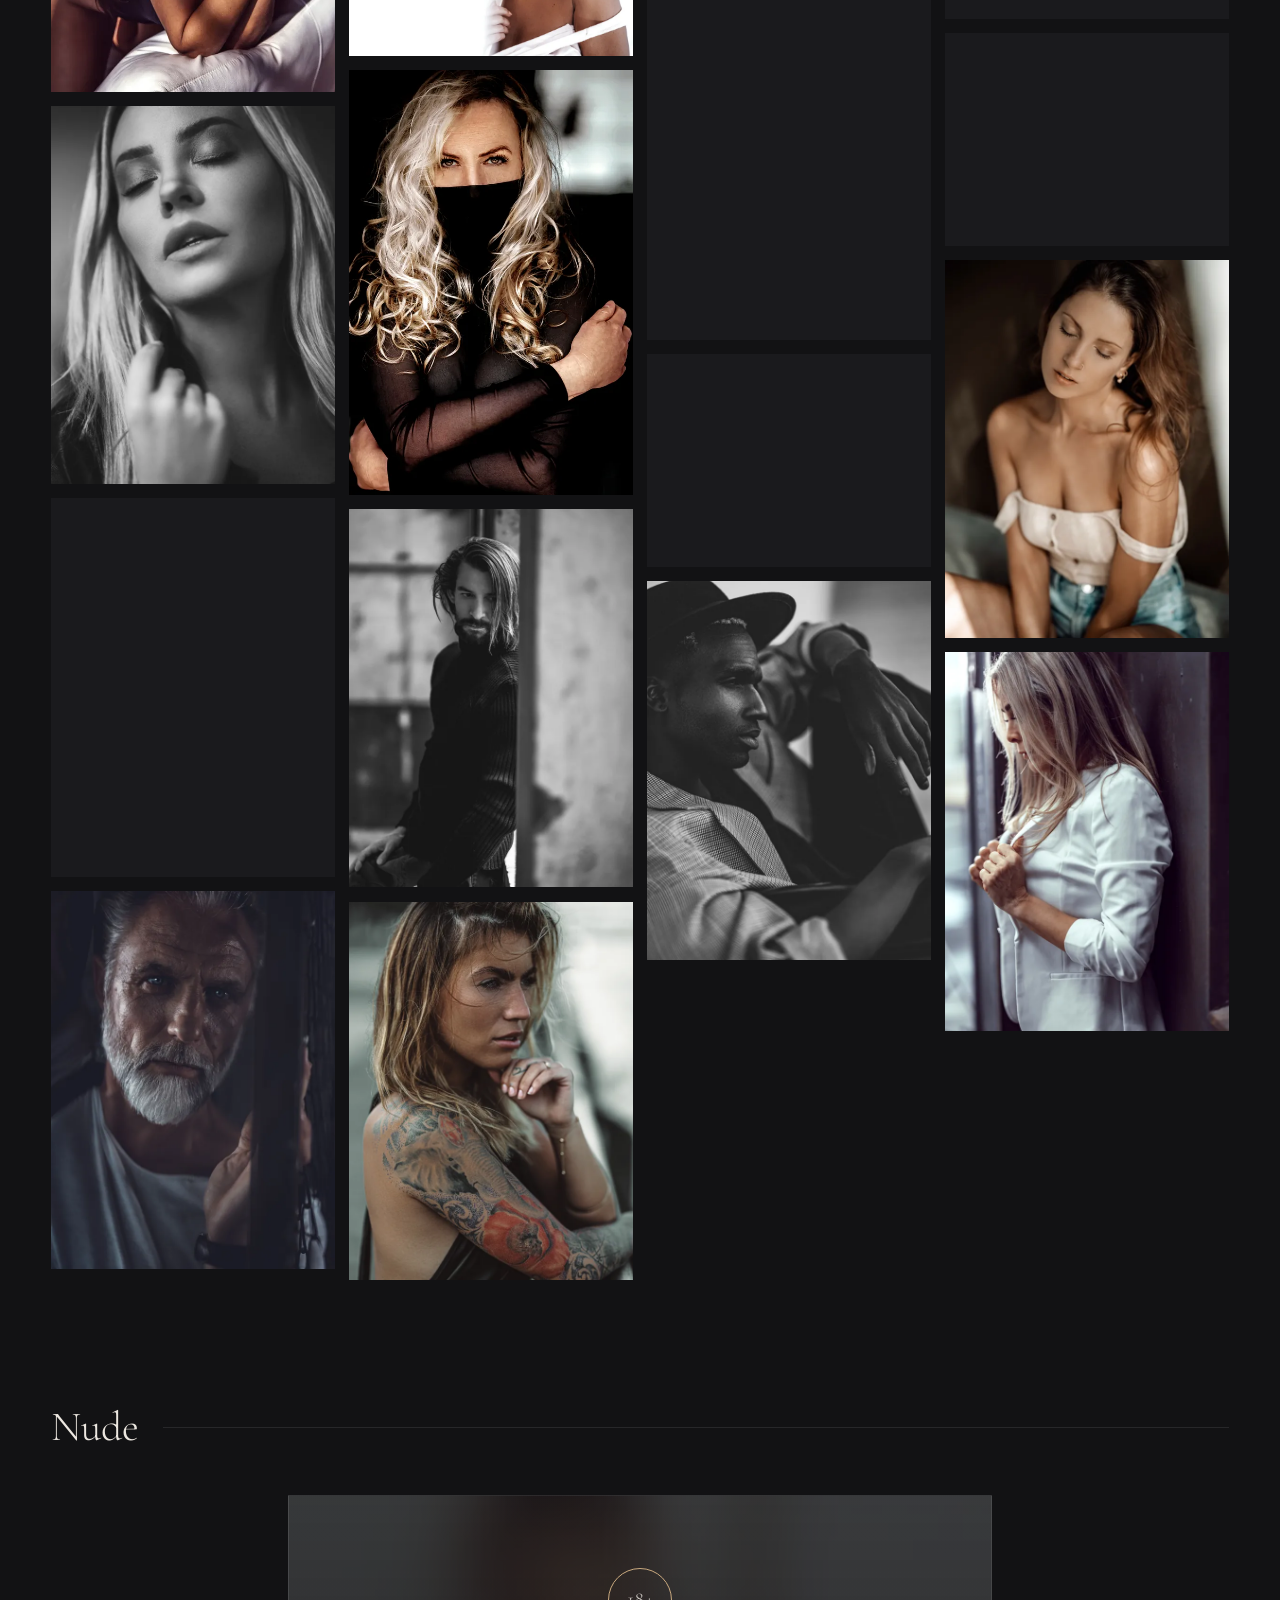
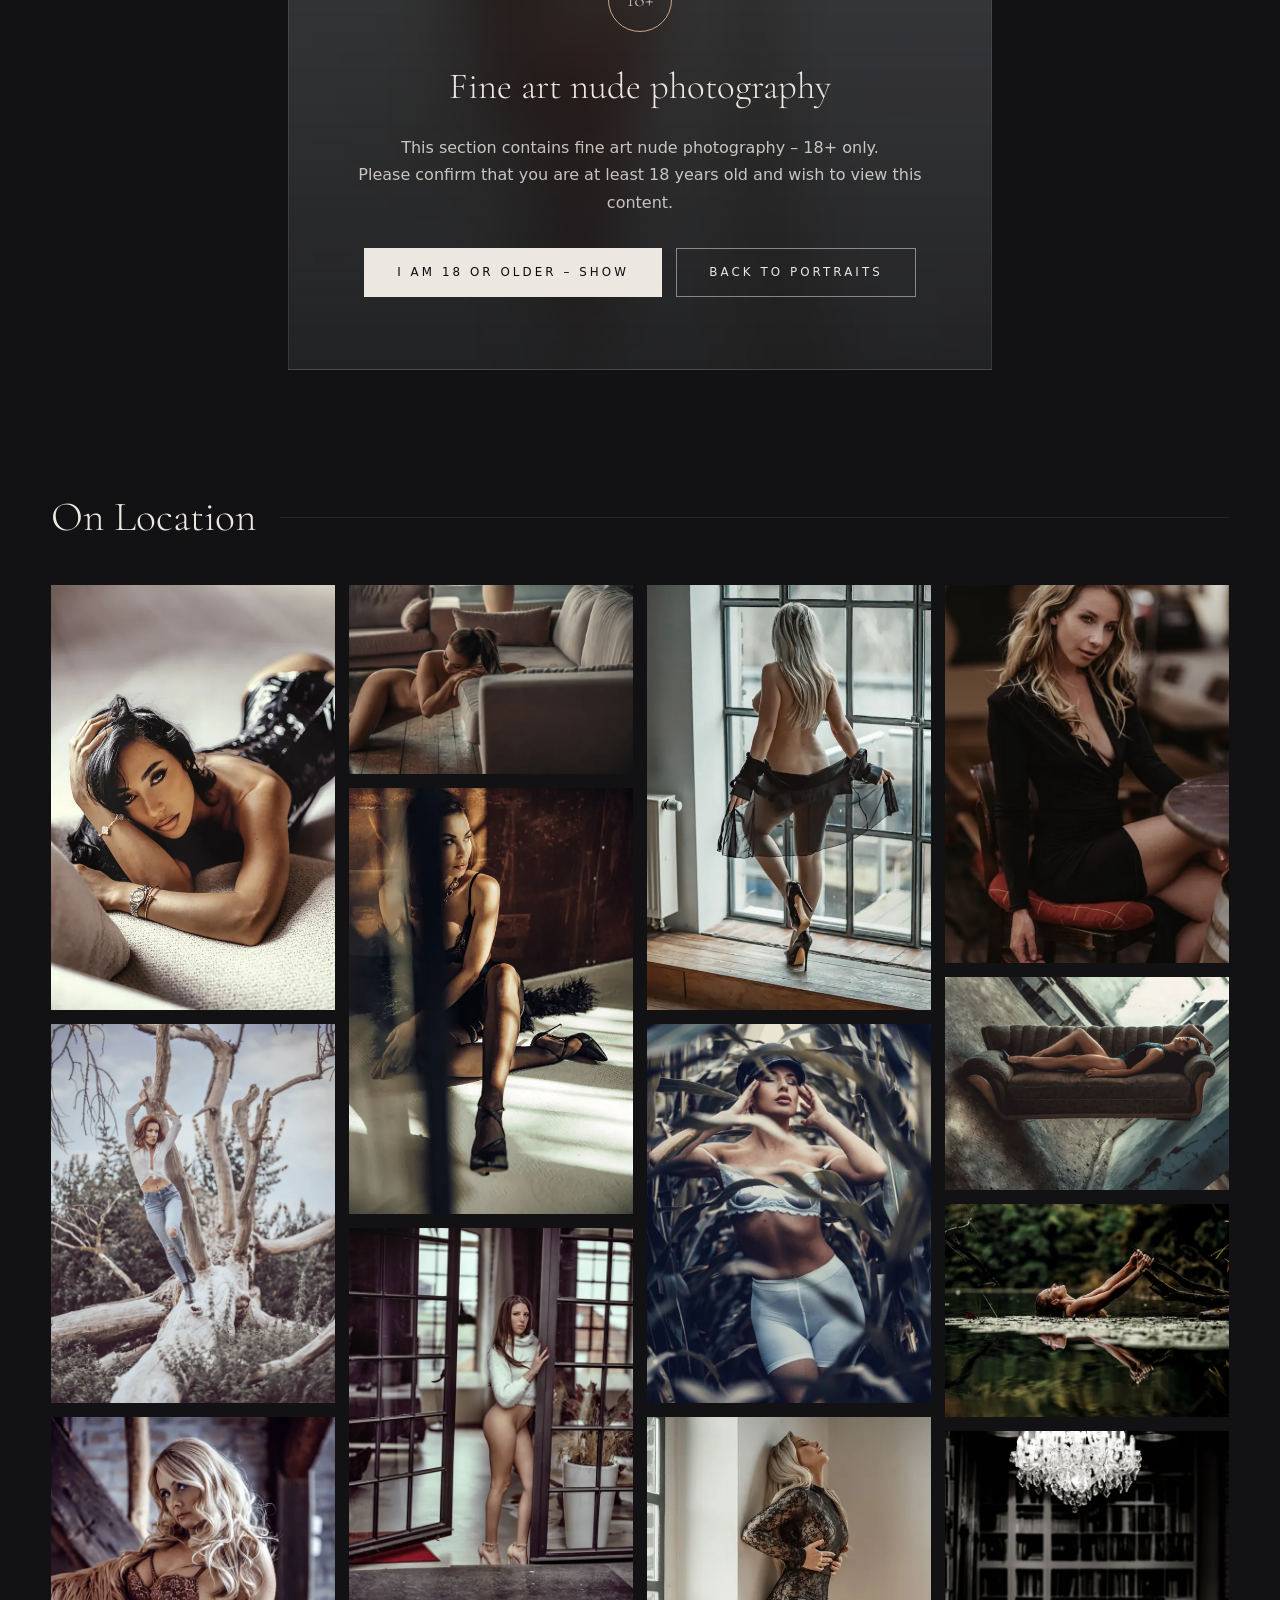
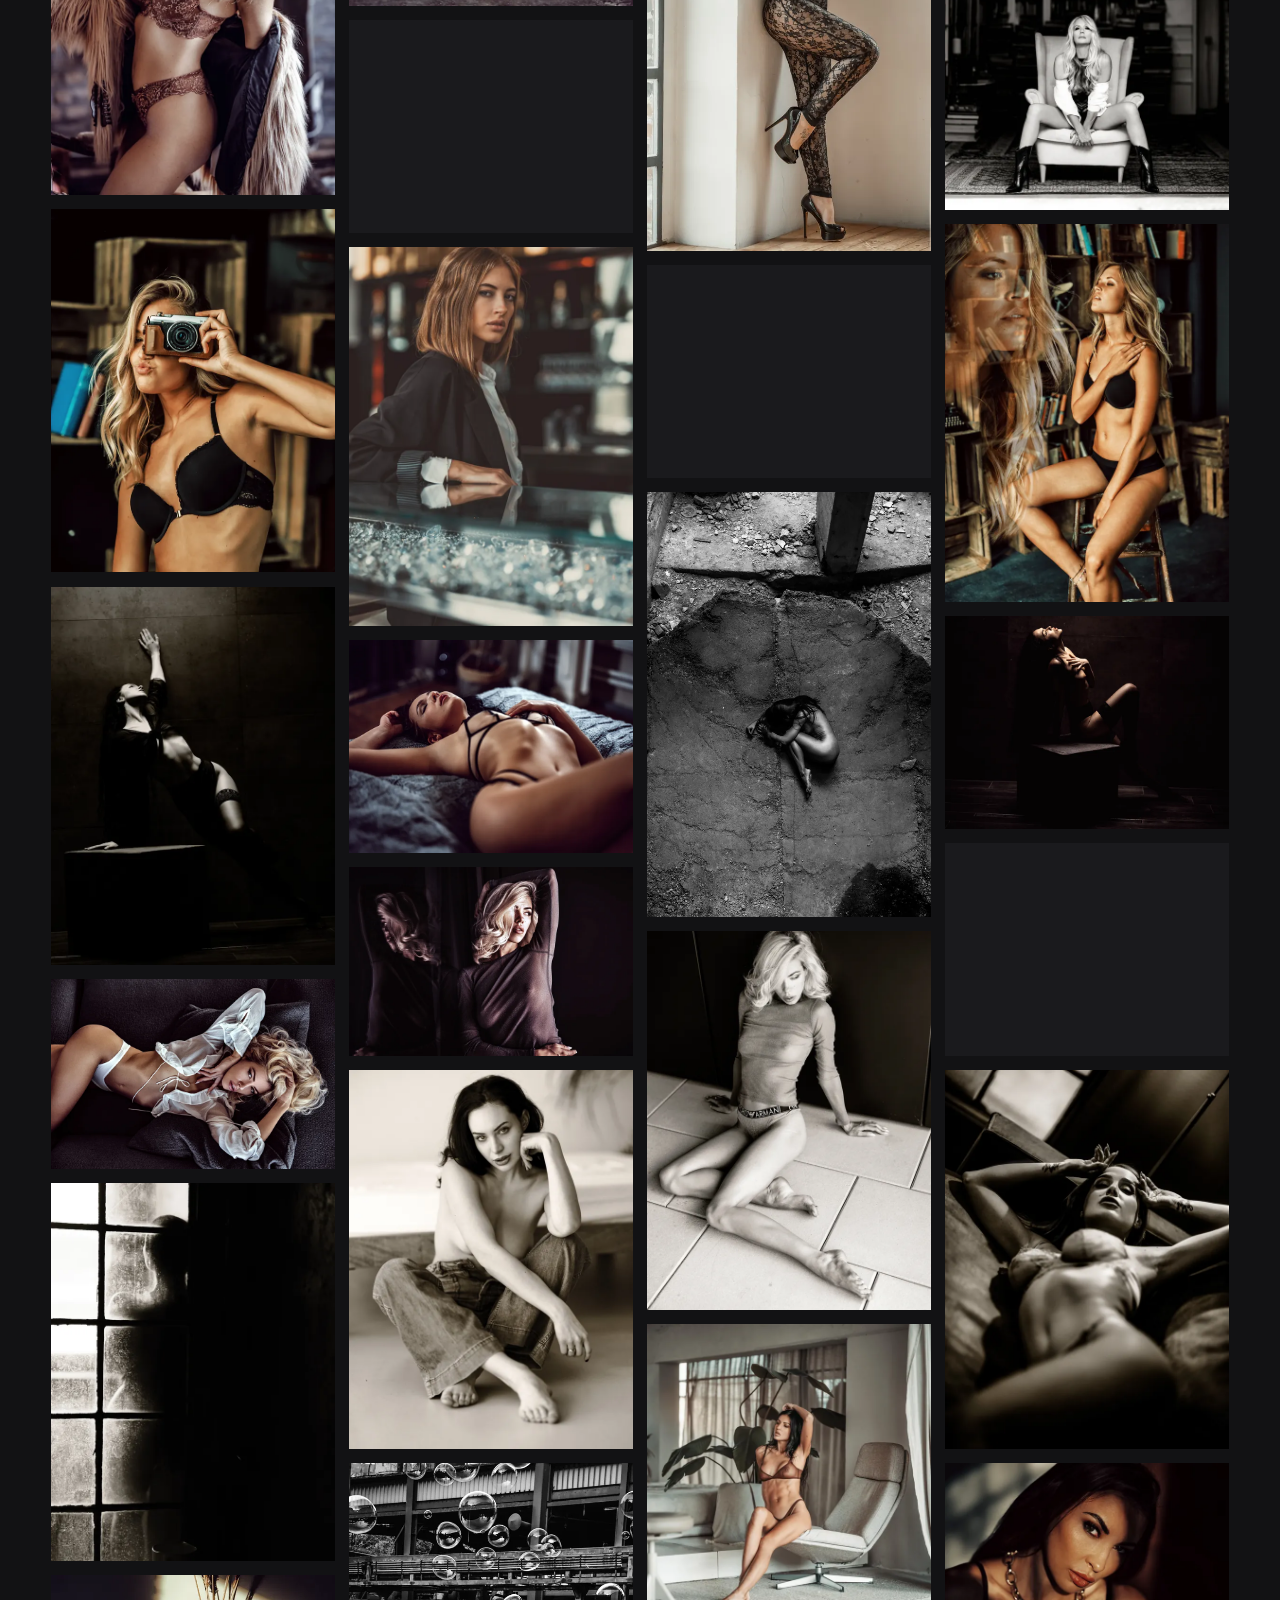
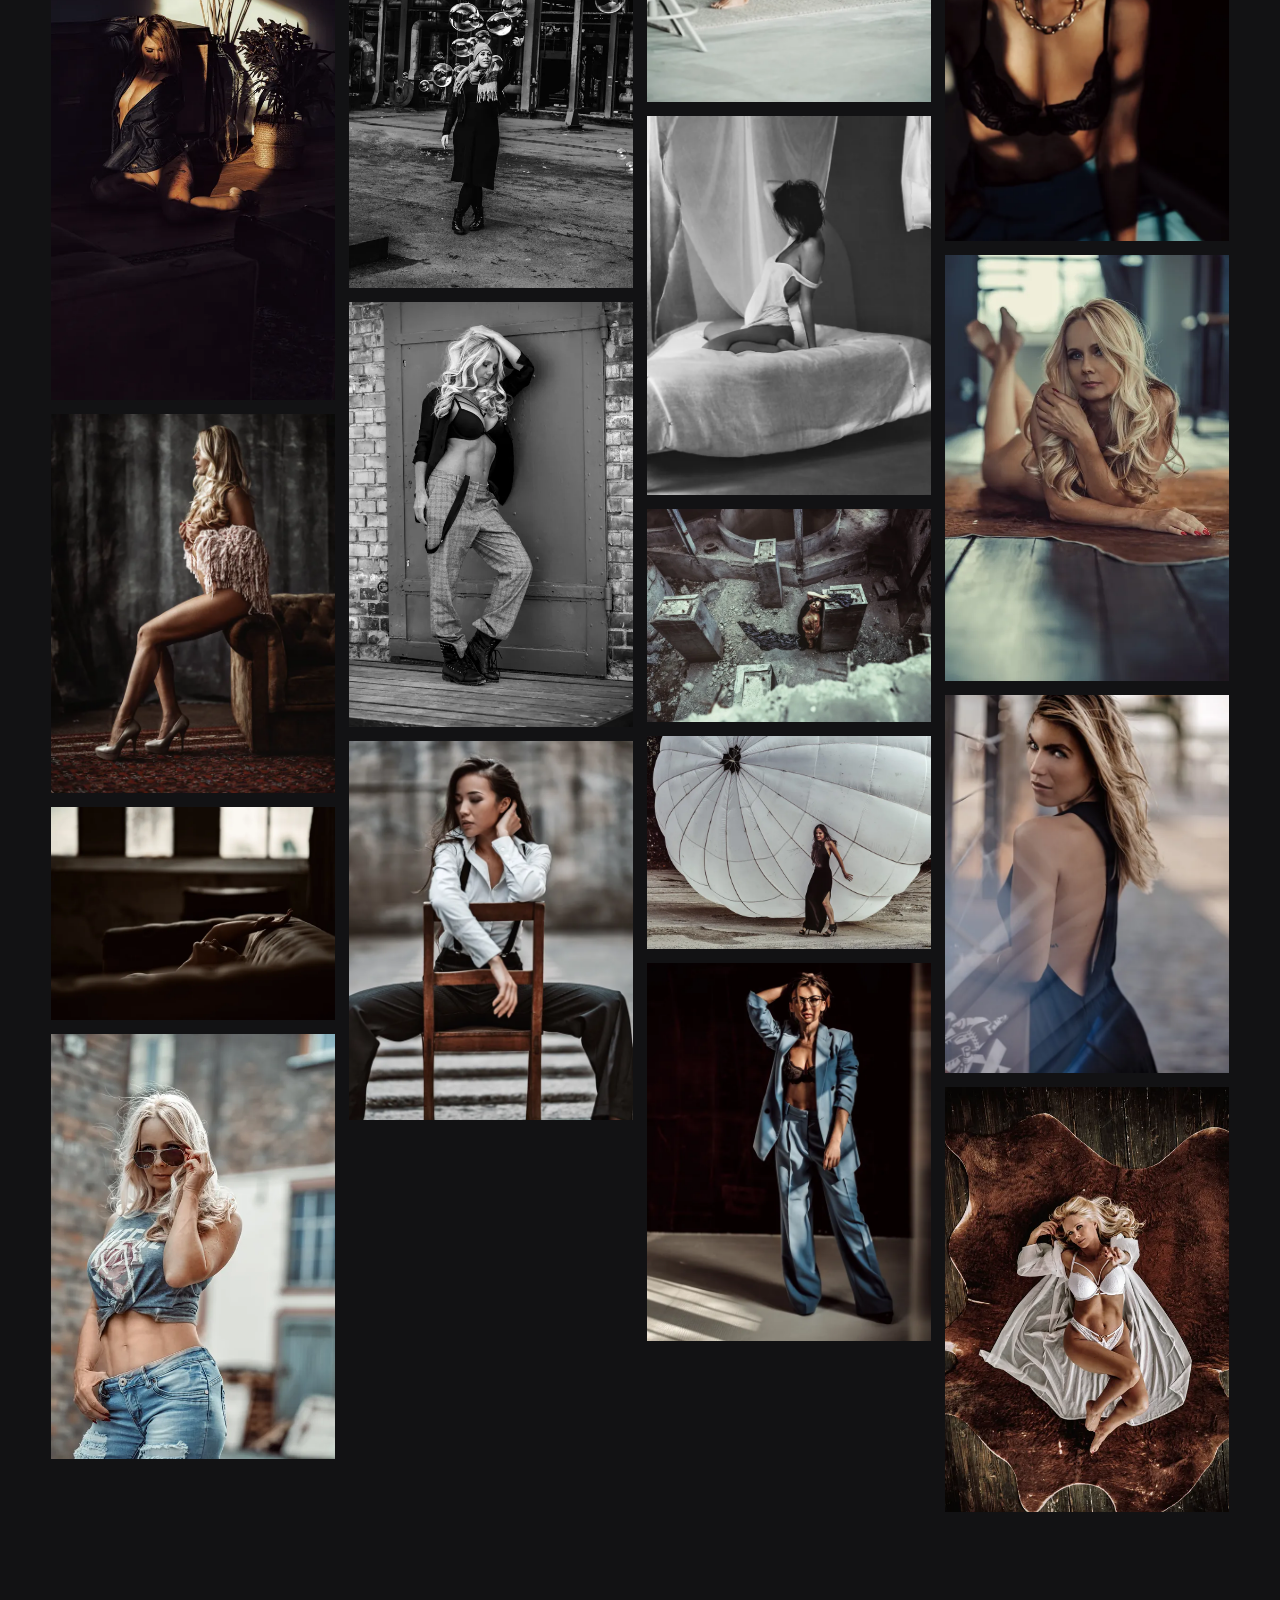
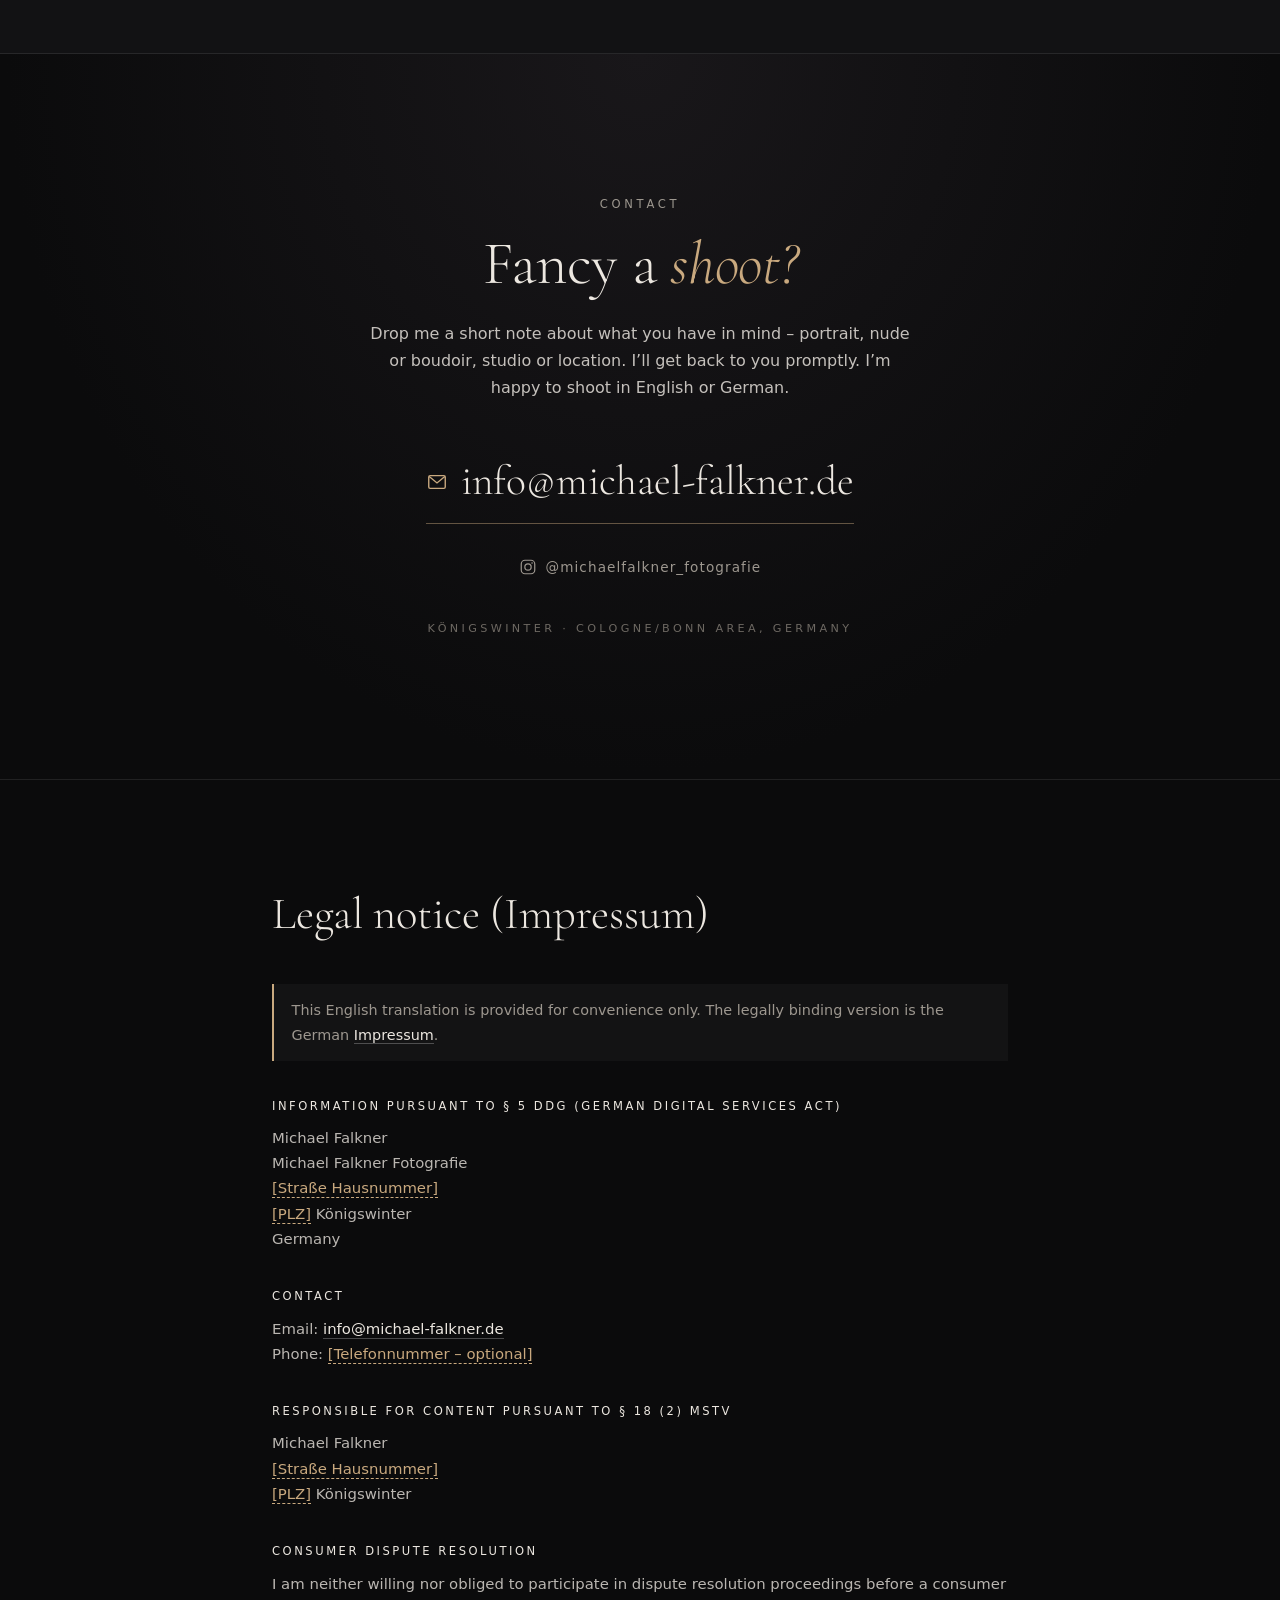
==== commit 231e0ebf: "On-Location-Teaser zeigt das komplette Bild unbeschnitten" ====
--- a/en/index.html
+++ b/en/index.html
@@ -34,7 +34,7 @@
 
   <link rel="preload" href="../fonts/cormorant-garamond-latin.woff2" as="font" type="font/woff2" crossorigin>
   <link rel="preload" as="image" href="../img/full/hero-mary-van-dee-01.webp" imagesrcset="../img/thumb/hero-mary-van-dee-01.webp 800w, ../img/full/hero-mary-van-dee-01.webp 1500w" imagesizes="100vw" fetchpriority="high">
-  <link rel="stylesheet" href="../css/style.css?v=202611192215">
+  <link rel="stylesheet" href="../css/style.css?v=202611221336">
   <script>document.documentElement.classList.add('js');</script>
 
   <script type="application/ld+json">
--- a/css/style.css
+++ b/css/style.css
@@ -307,6 +307,17 @@
 .teaser:hover .teaser-img { transform: scale(1); }
 /* Nude-Teaser: Bildausschnitt weiter oben ansetzen, damit das Gesicht sichtbar ist */
 .teaser[data-category="nude"] .teaser-img { object-position: 50% 8%; }
+/* On Location: komplettes Teaser-Bild unbeschnitten zeigen (kein Cover-Zuschnitt) */
+.teaser[data-category="location"] .teaser-media { background: var(--bg); }
+.teaser[data-category="location"] .teaser-img {
+  object-fit: contain;
+  object-position: 50% 50%;
+  transform: none;
+}
+.teaser[data-category="location"]:hover .teaser-img { transform: none; }
+.teaser[data-category="location"].teaser--right .teaser-media::after {
+  background: linear-gradient(270deg, rgba(11,11,12,.92) 0%, rgba(11,11,12,.4) 20%, rgba(11,11,12,.06) 38%, rgba(11,11,12,0) 52%);
+}
 .teaser-media::after {
   content: ""; position: absolute; inset: 0;
   background: linear-gradient(90deg, rgba(11,11,12,.88) 0%, rgba(11,11,12,.5) 40%, rgba(11,11,12,.05) 75%);
@@ -326,6 +337,10 @@
   .teaser { align-items: flex-end; min-height: 80svh; }
   .teaser-media::after, .teaser--right .teaser-media::after {
     background: linear-gradient(0deg, rgba(11,11,12,.95) 0%, rgba(11,11,12,.55) 38%, rgba(11,11,12,.05) 70%);
+  }
+  .teaser[data-category="location"] .teaser-media::after,
+  .teaser[data-category="location"].teaser--right .teaser-media::after {
+    background: linear-gradient(0deg, rgba(11,11,12,.95) 0%, rgba(11,11,12,.4) 22%, rgba(11,11,12,0) 42%);
   }
   .teaser-content { padding: 4rem var(--pad) 3.5rem; }
 }
